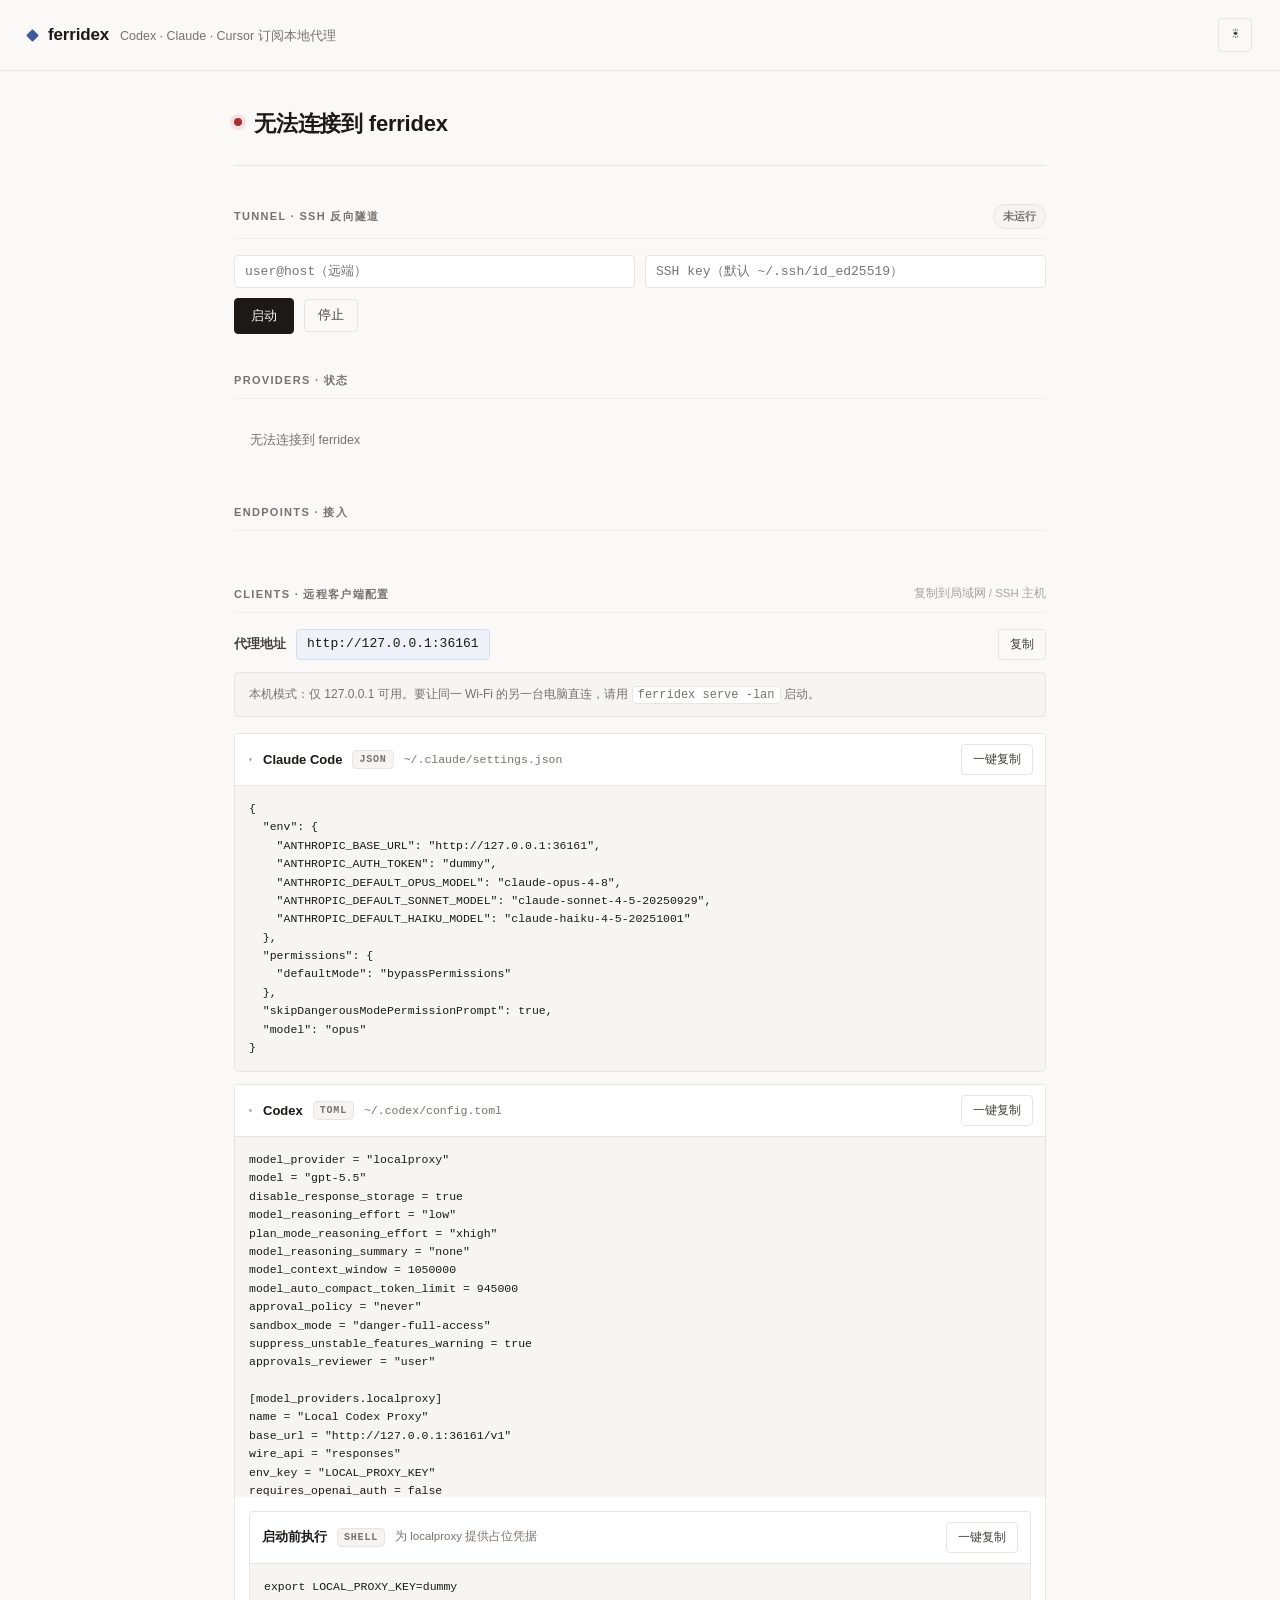
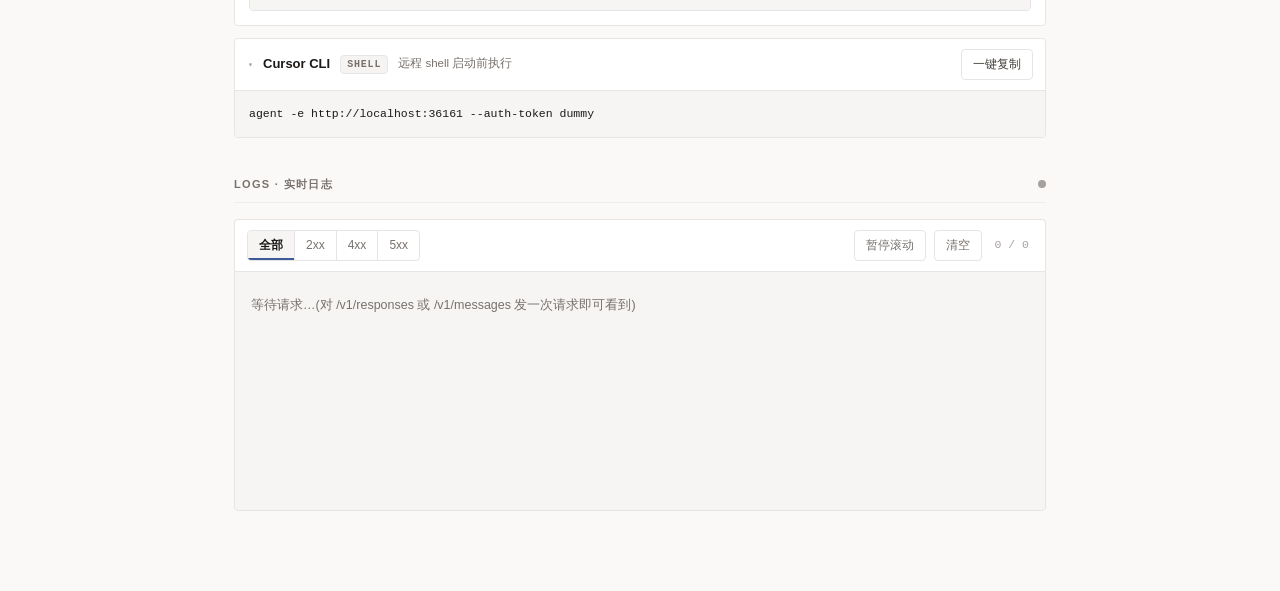
==== internal/server/web/index.html @ 88303261 "Restructure providers and server packages" ====
<!doctype html>
<html lang="zh-CN">
<head>
  <meta charset="utf-8" />
  <meta name="viewport" content="width=device-width, initial-scale=1" />
  <title>ferridex</title>
  <link rel="stylesheet" href="style.css" />
  <script>
    // 首屏防闪烁:在样式应用前确定主题。
    (function () {
      try {
        var t = localStorage.getItem("theme");
        if (!t) t = matchMedia("(prefers-color-scheme: dark)").matches ? "dark" : "light";
        document.documentElement.setAttribute("data-theme", t);
      } catch (e) {}
    })();
  </script>
</head>
<body>
  <header class="topbar">
    <div class="brand">
      <span class="mark" aria-hidden="true"></span>
      <span class="wordmark">ferridex</span>
      <span class="sub">Codex · Claude · Cursor 订阅本地代理</span>
    </div>
    <button id="theme-toggle" class="ghost-btn theme-btn" aria-label="切换深色 / 浅色主题" aria-pressed="false" title="切换深色 / 浅色主题">
      <span class="ico-light">☀</span><span class="ico-dark">☾</span>
    </button>
  </header>

  <main>
    <!-- 健康 hero -->
    <section class="hero" id="healthbar" aria-live="polite">
      <span class="hero-dot dot" id="health-dot"></span>
      <span class="hero-text" id="health-text">正在检查登录状态…</span>
    </section>

    <!-- SSH 反向隧道 -->
    <section class="block" id="tunnel-panel">
      <div class="eyebrow">
        <span>Tunnel · SSH 反向隧道</span>
        <span class="badge badge-off" id="tun-badge">未运行</span>
      </div>
      <div class="tunnel">
        <div class="trow">
          <input id="tun-remote" class="inp" placeholder="user@host（远端）" autocomplete="off" spellcheck="false" />
          <input id="tun-key" class="inp" placeholder="SSH key（默认 ~/.ssh/id_ed25519）" autocomplete="off" spellcheck="false" />
        </div>
        <div class="trow">
          <button id="tun-start" class="solid-btn">启动</button>
          <button id="tun-stop" class="ghost-btn">停止</button>
          <span class="tinfo" id="tun-info"></span>
        </div>
        <div class="terr" id="tun-err"></div>
      </div>
    </section>

    <!-- provider 状态 -->
    <section class="block">
      <div class="eyebrow"><span>Providers · 状态</span></div>
      <div class="cards" id="cards"></div>
    </section>

    <!-- 接入端点 -->
    <section class="block">
      <div class="eyebrow"><span>Endpoints · 接入</span></div>
      <div class="endpoints" id="endpoints"></div>
    </section>

    <!-- 远程客户端配置 -->
    <section class="block">
      <div class="eyebrow">
        <span>Clients · 远程客户端配置</span>
        <span class="eyebrow-hint">复制到局域网 / SSH 主机</span>
      </div>

      <div class="proxy-url-row">
        <span class="name">代理地址</span>
        <code id="proxy-url"></code>
        <button class="ghost-btn copy-btn" data-copy="proxy-url" aria-label="复制代理地址">复制</button>
      </div>
      <div class="lan-info" id="lan-info"></div>

      <div class="config-block open">
        <div class="config-head accordion-head">
          <div>
            <span class="caret" aria-hidden="true">▸</span>
            <strong>Claude Code</strong>
            <span class="lang-tag">JSON</span>
            <code>~/.claude/settings.json</code>
          </div>
          <button class="ghost-btn copy-btn" data-copy="claude-config" aria-label="复制 Claude Code 配置">一键复制</button>
        </div>
        <div class="config-body"><pre><code id="claude-config"></code></pre></div>
      </div>

      <div class="config-block open">
        <div class="config-head accordion-head">
          <div>
            <span class="caret" aria-hidden="true">▸</span>
            <strong>Codex</strong>
            <span class="lang-tag">TOML</span>
            <code>~/.codex/config.toml</code>
          </div>
          <button class="ghost-btn copy-btn" data-copy="codex-config" aria-label="复制 Codex 配置">一键复制</button>
        </div>
        <div class="config-body">
          <pre><code id="codex-config"></code></pre>
          <div class="config-block compact subblock">
            <div class="config-head">
              <div>
                <strong>启动前执行</strong>
                <span class="lang-tag">shell</span>
                <span class="config-note">为 localproxy 提供占位凭据</span>
              </div>
              <button class="ghost-btn copy-btn" data-copy="codex-env" aria-label="复制启动环境变量">一键复制</button>
            </div>
            <pre><code id="codex-env"></code></pre>
          </div>
        </div>
      </div>

      <div class="config-block open">
        <div class="config-head accordion-head">
          <div>
            <span class="caret" aria-hidden="true">▸</span>
            <strong>Cursor CLI</strong>
            <span class="lang-tag">shell</span>
            <span class="config-note">远程 shell 启动前执行</span>
          </div>
          <button class="ghost-btn copy-btn" data-copy="cursor-config" aria-label="复制 Cursor CLI 配置">一键复制</button>
        </div>
        <div class="config-body"><pre><code id="cursor-config"></code></pre></div>
      </div>
    </section>

    <!-- 实时日志 -->
    <section class="block">
      <div class="eyebrow">
        <span>Logs · 实时日志</span>
        <span class="livedot" id="livedot" title="日志流" aria-hidden="true"></span>
      </div>
      <div class="log-toolbar">
        <div class="seg" role="group" aria-label="按状态码筛选">
          <button class="seg-btn active" data-filter="all">全部</button>
          <button class="seg-btn" data-filter="2">2xx</button>
          <button class="seg-btn" data-filter="4">4xx</button>
          <button class="seg-btn" data-filter="5">5xx</button>
        </div>
        <div class="log-actions">
          <button class="chip" id="log-pause" aria-pressed="false">暂停滚动</button>
          <button class="chip" id="log-clear">清空</button>
          <span class="log-count" id="log-count" title="本次会话累计 / 当前显示">0 / 0</span>
        </div>
      </div>
      <div class="log-wrap">
        <div class="log-body" id="log"></div>
        <button class="new-logs" id="new-logs" hidden>↓ <span id="new-count">0</span> 条新日志</button>
      </div>
    </section>
  </main>

  <!-- 全局 toast -->
  <div class="toast" id="toast" role="status" aria-live="polite"></div>

  <script src="app.js"></script>
</body>
</html>
---- internal/server/web/style.css ----
/* ===== 设计 token — 精练极简 ===== */
:root {
  --paper: #faf9f7;
  --surface: #ffffff;
  --surface-2: #f6f5f3;
  --ink: #1c1917;
  --ink-2: #44403c;
  --dim: #78716c;
  --faint: #a8a29e;
  --line: #e7e5e4;
  --line-2: #efeeec;
  --accent: #3d5a9a;
  --accent-soft: #eef1f7;
  --accent-line: #d6deec;
  --ok: #2f7a3f;
  --ok-soft: #e3f0e4;
  --warn: #9a6b1f;
  --warn-soft: #f4ead2;
  --bad: #a83232;
  --bad-soft: #f6e0e0;
  --code-bg: #f5f4f2;
  --shadow: 0 6px 24px rgba(28, 25, 23, 0.12);
  --r: 6px;
  --r-sm: 4px;
  --sans: -apple-system, BlinkMacSystemFont, "Segoe UI", Roboto, "PingFang SC",
    "Hiragino Sans GB", "Microsoft YaHei", sans-serif;
  --mono: ui-monospace, SFMono-Regular, Menlo, Consolas, "Liberation Mono", monospace;
}

:root[data-theme="dark"] {
  --paper: #1a1917;
  --surface: #201f1c;
  --surface-2: #1c1b19;
  --ink: #eceae6;
  --ink-2: #c4c0b8;
  --dim: #a8a29e;
  --faint: #7c766c;
  --line: #2e2c28;
  --line-2: #262420;
  --accent: #8aa0d8;
  --accent-soft: #232733;
  --accent-line: #323a4d;
  --ok: #6bbf7d;
  --ok-soft: #16271a;
  --warn: #d2a657;
  --warn-soft: #2c2616;
  --bad: #e07a7a;
  --bad-soft: #2e1c1c;
  --code-bg: #161513;
  --shadow: 0 8px 28px rgba(0, 0, 0, 0.5);
}

* { box-sizing: border-box; }

html { -webkit-text-size-adjust: 100%; }

body {
  margin: 0;
  background: var(--paper);
  color: var(--ink);
  font-family: var(--sans);
  font-size: 14px;
  line-height: 1.55;
  -webkit-font-smoothing: antialiased;
  text-rendering: optimizeLegibility;
}

:focus-visible {
  outline: 2px solid var(--accent);
  outline-offset: 2px;
  border-radius: 2px;
}

code, pre { font-family: var(--mono); }

/* ===== 顶栏 ===== */
.topbar {
  display: flex;
  align-items: center;
  gap: 14px;
  padding: 18px 28px;
  background: var(--paper);
  border-bottom: 1px solid var(--line);
  position: sticky;
  top: 0;
  z-index: 10;
}
.brand { display: inline-flex; align-items: baseline; gap: 11px; min-width: 0; }
.mark {
  align-self: center;
  width: 9px;
  height: 9px;
  background: var(--accent);
  border-radius: 1px;
  transform: rotate(45deg);
  flex: none;
}
.wordmark {
  font-size: 17px;
  font-weight: 600;
  letter-spacing: -0.01em;
  color: var(--ink);
}
.sub {
  color: var(--dim);
  font-size: 12.5px;
  white-space: nowrap;
  overflow: hidden;
  text-overflow: ellipsis;
}
.theme-btn {
  margin-left: auto;
  width: 34px;
  height: 34px;
  padding: 0;
  justify-content: center;
  font-size: 15px;
  line-height: 1;
  flex: none;
}
.ico-light { display: inline; }
.ico-dark { display: none; }
:root[data-theme="dark"] .ico-light { display: none; }
:root[data-theme="dark"] .ico-dark { display: inline; }

main {
  max-width: 860px;
  margin: 0 auto;
  padding: 26px 24px 80px;
}

/* ===== 健康 hero ===== */
.hero {
  display: flex;
  align-items: flex-start;
  gap: 12px;
  padding: 12px 0 26px;
  border-bottom: 1px solid var(--line);
}
.hero-dot {
  width: 10px;
  height: 10px;
  margin-top: 9px;
  flex: none;
  background: var(--faint);
}
.hero.ok .hero-dot { background: var(--ok); box-shadow: 0 0 0 4px var(--ok-soft); }
.hero.warn .hero-dot { background: var(--warn); box-shadow: 0 0 0 4px var(--warn-soft); }
.hero.bad .hero-dot { background: var(--bad); box-shadow: 0 0 0 4px var(--bad-soft); }
.hero-text {
  font-size: 22px;
  font-weight: 600;
  letter-spacing: -0.01em;
  line-height: 1.35;
  color: var(--ink);
}
.health-countdown { color: var(--dim); font-size: 14px; font-weight: 400; }

/* ===== 分区 + 眉标 ===== */
.block { margin-top: 38px; }
.eyebrow {
  display: flex;
  align-items: center;
  justify-content: space-between;
  gap: 12px;
  margin-bottom: 16px;
  padding-bottom: 9px;
  border-bottom: 1px solid var(--line-2);
  font-size: 11px;
  font-weight: 600;
  letter-spacing: 0.12em;
  text-transform: uppercase;
  color: var(--dim);
}
.eyebrow-hint {
  text-transform: none;
  letter-spacing: 0;
  font-weight: 500;
  font-size: 11.5px;
  color: var(--faint);
}

/* ===== 按钮 ===== */
.ghost-btn {
  font: inherit;
  font-size: 12.5px;
  padding: 6px 13px;
  border: 1px solid var(--line);
  border-radius: var(--r-sm);
  background: transparent;
  color: var(--ink-2);
  cursor: pointer;
  transition: border-color 0.15s, color 0.15s, background 0.15s, opacity 0.15s;
}
.ghost-btn:hover:not(:disabled) { border-color: var(--accent); color: var(--ink); }
.ghost-btn:active:not(:disabled) { transform: translateY(1px); }
.ghost-btn:disabled { opacity: 0.4; cursor: default; }
.solid-btn {
  font: inherit;
  font-size: 13px;
  padding: 7px 16px;
  border: 1px solid var(--ink);
  border-radius: var(--r-sm);
  background: var(--ink);
  color: var(--paper);
  cursor: pointer;
  transition: background 0.15s, border-color 0.15s, opacity 0.15s;
}
.solid-btn:hover:not(:disabled) { background: var(--ink-2); border-color: var(--ink-2); }
.solid-btn:active:not(:disabled) { transform: translateY(1px); }
.solid-btn:disabled { opacity: 0.4; cursor: default; }
.copy-btn { flex: none; padding: 5px 11px; font-size: 12px; }
.copy-btn.copied { color: var(--ok); border-color: var(--ok); }

/* ===== provider 状态卡片 ===== */
.cards {
  display: grid;
  grid-template-columns: 1fr 1fr;
  gap: 14px;
}
.card {
  background: var(--surface);
  border: 1px solid var(--line);
  border-radius: var(--r);
  padding: 16px 18px;
  transition: border-color 0.2s;
}
.card:hover { border-color: var(--line-2); }
.card.off { background: var(--surface); }
.card h3 { margin: 0; font-size: 14.5px; font-weight: 600; letter-spacing: -0.005em; }
.card .who { color: var(--dim); font-family: var(--mono); font-size: 11.5px; }

/* 折叠:头部常显(名称 + 登录状态),体可收起 */
.card-head { display: flex; align-items: center; gap: 10px; cursor: pointer; user-select: none; }
.card-head-main { display: flex; align-items: baseline; gap: 8px; min-width: 0; flex: 1; }
.card-head-status { display: flex; align-items: center; gap: 8px; font-size: 13px; margin-left: auto; flex: none; }
.card-head-status strong { font-weight: 600; }
.card .caret { transition: transform 0.15s ease; }
.card:not(.collapsed) .card-head .caret { transform: rotate(90deg); }
.card-body { margin-top: 13px; }
.card-body > :first-child { margin-top: 0; }
.card.collapsed .card-body { display: none; }
.card.collapsed { padding-bottom: 14px; }
.dot { width: 8px; height: 8px; border-radius: 50%; background: var(--faint); flex: none; }
.dot.on { background: var(--ok); box-shadow: 0 0 0 3px var(--ok-soft); }
.dot.off { background: var(--bad); box-shadow: 0 0 0 3px var(--bad-soft); }
.card .acct { color: var(--dim); font-size: 12.5px; }
.card .detail { color: var(--dim); font-size: 12.5px; margin-top: 8px; line-height: 1.5; }
.card .meta { margin-top: 13px; display: flex; flex-wrap: wrap; gap: 6px; }
.tag {
  font-family: var(--mono);
  font-size: 10.5px;
  color: var(--ink-2);
  background: transparent;
  border: 1px solid var(--line);
  border-radius: 20px;
  padding: 2px 9px;
}

/* ===== 订阅用量进度条 ===== */
.card .usage { margin-top: 14px; display: flex; flex-direction: column; gap: 11px; }
.usage-row { display: flex; flex-direction: column; gap: 5px; }
.usage-top { display: flex; align-items: baseline; justify-content: space-between; gap: 8px; font-size: 12.5px; }
.usage-label { color: var(--ink-2); font-weight: 500; }
.usage-pct { color: var(--dim); font-family: var(--mono); font-size: 11.5px; }
.bar { height: 4px; border-radius: 3px; background: var(--line-2); overflow: hidden; }
.bar-fill { height: 100%; border-radius: 3px; background: var(--ok); transition: width 0.35s ease; }
.bar-fill.ok { background: var(--ok); }
.bar-fill.warn { background: var(--warn); }
.bar-fill.bad { background: var(--bad); }
.usage-reset { color: var(--faint); font-size: 11px; }

/* ===== 接入端点 ===== */
.endpoints { display: flex; flex-direction: column; gap: 10px; }
.ep { display: flex; align-items: center; gap: 10px; flex-wrap: wrap; }
.ep .name { font-weight: 600; font-size: 12.5px; min-width: 52px; color: var(--ink-2); }
.ep code {
  font-size: 12px;
  background: var(--code-bg);
  border: 1px solid var(--line);
  border-radius: var(--r-sm);
  padding: 3px 8px;
  color: var(--ink);
  word-break: break-all;
}

/* ===== 远程客户端配置 ===== */
.proxy-url-row { display: flex; align-items: center; gap: 10px; flex-wrap: wrap; margin-bottom: 12px; }
.proxy-url-row .name { font-weight: 600; font-size: 12.5px; color: var(--ink-2); }
.proxy-url-row code {
  font-size: 13px;
  background: var(--accent-soft);
  border: 1px solid var(--accent-line);
  border-radius: var(--r-sm);
  padding: 4px 10px;
  color: var(--ink);
  word-break: break-all;
}
.proxy-url-row .copy-btn { margin-left: auto; }

.lan-info {
  display: flex;
  flex-direction: column;
  gap: 8px;
  padding: 12px 14px;
  background: var(--surface-2);
  border: 1px solid var(--line);
  border-radius: var(--r-sm);
  margin-bottom: 16px;
}
.lan-info:empty { display: none; }
.lan-info .ep code { word-break: break-all; }
.lan-note { color: var(--dim); font-size: 12px; line-height: 1.55; }
.lan-note code {
  background: var(--surface);
  border: 1px solid var(--line);
  border-radius: var(--r-sm);
  padding: 1px 5px;
}

.config-block {
  border: 1px solid var(--line);
  border-radius: var(--r-sm);
  overflow: hidden;
  background: var(--surface);
  margin-bottom: 12px;
}
.config-block:last-child { margin-bottom: 0; }
.config-head {
  display: flex;
  align-items: center;
  justify-content: space-between;
  gap: 12px;
  padding: 10px 12px;
  background: var(--surface);
  border-bottom: 1px solid var(--line);
}
.config-head > div { display: flex; align-items: center; gap: 10px; min-width: 0; flex-wrap: wrap; }
.config-head strong { font-size: 13px; font-weight: 600; }
.config-head code,
.config-note { color: var(--dim); font-size: 11.5px; }
.lang-tag {
  font-family: var(--mono);
  font-size: 10px;
  font-weight: 600;
  letter-spacing: 0.08em;
  text-transform: uppercase;
  color: var(--dim);
  background: var(--code-bg);
  border: 1px solid var(--line);
  border-radius: var(--r-sm);
  padding: 1px 6px;
}
.config-block pre {
  margin: 0;
  padding: 14px;
  max-height: 360px;
  overflow: auto;
  color: var(--ink);
  font-size: 11.5px;
  line-height: 1.6;
  white-space: pre;
  background: var(--surface-2);
}
.config-block.compact pre { max-height: none; }
.accordion-head { cursor: pointer; user-select: none; }
.config-block:not(.open) .accordion-head { border-bottom: none; }
.config-body { display: none; }
.config-block.open > .config-body { display: block; }
.caret { display: inline-block; color: var(--faint); font-size: 11px; transition: transform 0.15s ease; }
.config-block.open > .accordion-head .caret { transform: rotate(90deg); }
.config-body .subblock { margin: 14px; }

/* ===== SSH 隧道 ===== */
.badge {
  font-size: 11px;
  font-weight: 600;
  letter-spacing: 0;
  text-transform: none;
  padding: 3px 9px;
  border-radius: 20px;
  border: 1px solid var(--line);
  background: var(--code-bg);
  color: var(--dim);
}
.badge-on { background: var(--ok-soft); border-color: transparent; color: var(--ok); }
.badge-off { background: var(--code-bg); color: var(--dim); }
.tunnel { display: flex; flex-direction: column; gap: 10px; }
.trow { display: flex; align-items: center; gap: 10px; flex-wrap: wrap; }
.inp {
  flex: 1;
  min-width: 180px;
  font-size: 13px;
  font-family: var(--mono);
  padding: 8px 10px;
  border: 1px solid var(--line);
  border-radius: var(--r-sm);
  background: var(--surface);
  color: var(--ink);
}
.inp:focus { outline: none; border-color: var(--accent); box-shadow: 0 0 0 3px var(--accent-soft); }
.tinfo { color: var(--dim); font-size: 12.5px; display: flex; flex-wrap: wrap; gap: 8px; align-items: center; }
.tinfo .pill {
  font-family: var(--mono);
  background: var(--code-bg);
  border: 1px solid var(--line);
  border-radius: var(--r-sm);
  padding: 1px 7px;
  font-size: 11.5px;
  color: var(--ink-2);
}
.tinfo .pill.hl { color: var(--accent); border-color: var(--accent-line); background: var(--accent-soft); }
.terr {
  font-family: var(--mono);
  font-size: 11.5px;
  color: var(--bad);
  white-space: pre-wrap;
  word-break: break-all;
  background: var(--bad-soft);
  border: 1px solid transparent;
  border-radius: var(--r-sm);
  padding: 8px 10px;
  display: none;
}
.terr:not(:empty) { display: block; }

/* ===== 实时日志 ===== */
.livedot { width: 8px; height: 8px; border-radius: 50%; background: var(--faint); }
.livedot.on { background: var(--accent); animation: pulse 1.6s infinite; }
@keyframes pulse { 0%, 100% { opacity: 1; } 50% { opacity: 0.3; } }

.log-toolbar {
  display: flex;
  align-items: center;
  justify-content: space-between;
  gap: 10px;
  padding: 10px 12px;
  flex-wrap: wrap;
  background: var(--surface);
  border: 1px solid var(--line);
  border-bottom: none;
  border-radius: var(--r-sm) var(--r-sm) 0 0;
}
.seg { display: inline-flex; border: 1px solid var(--line); border-radius: var(--r-sm); overflow: hidden; background: var(--surface); }
.seg-btn {
  font: inherit;
  font-size: 12px;
  padding: 5px 11px;
  border: none;
  border-right: 1px solid var(--line);
  background: transparent;
  color: var(--dim);
  cursor: pointer;
  transition: color 0.15s, background 0.15s;
}
.seg-btn:last-child { border-right: none; }
.seg-btn:hover { color: var(--ink); }
.seg-btn.active { background: var(--surface-2); color: var(--ink); font-weight: 600; box-shadow: inset 0 -2px 0 var(--accent); }
.log-actions { display: inline-flex; align-items: center; gap: 8px; }
.chip {
  font: inherit;
  font-size: 12px;
  padding: 5px 11px;
  border: 1px solid var(--line);
  border-radius: var(--r-sm);
  background: transparent;
  color: var(--dim);
  cursor: pointer;
  transition: border-color 0.15s, color 0.15s, background 0.15s;
}
.chip:hover { border-color: var(--accent); color: var(--ink); }
.chip[aria-pressed="true"] { background: var(--accent-soft); border-color: var(--accent-line); color: var(--accent); }
.log-count { font-family: var(--mono); font-size: 11.5px; color: var(--faint); padding: 0 4px; }

.log-wrap { position: relative; }
.log-body {
  height: 240px;
  overflow: auto;
  padding: 8px 0;
  background: var(--surface-2);
  border: 1px solid var(--line);
  border-radius: 0 0 var(--r-sm) var(--r-sm);
}
.logline { font-family: var(--mono); font-size: 12px; padding: 2px 14px; white-space: nowrap; color: var(--ink-2); }
.logline .t { color: var(--faint); }
.logline .m { color: var(--accent); font-weight: 600; }
.logline .s { font-weight: 600; }
.logline .s.s2 { color: var(--ok); }
.logline .s.s4 { color: var(--warn); }
.logline .s.s5 { color: var(--bad); }
.logline .s.so { color: var(--dim); }
.empty { color: var(--dim); font-size: 12.5px; padding: 16px; }

.new-logs {
  position: absolute;
  left: 50%;
  bottom: 10px;
  transform: translateX(-50%);
  font: inherit;
  font-size: 12px;
  padding: 6px 12px;
  border: 1px solid var(--ink);
  background: var(--ink);
  color: var(--paper);
  border-radius: 20px;
  cursor: pointer;
  box-shadow: var(--shadow);
  animation: pulse 2s infinite;
}

/* ===== toast ===== */
.toast {
  position: fixed;
  right: 20px;
  bottom: 20px;
  z-index: 50;
  display: flex;
  flex-direction: column;
  gap: 8px;
  align-items: flex-end;
  pointer-events: none;
}
.toast-item {
  font-size: 13px;
  padding: 9px 14px;
  border-radius: var(--r-sm);
  background: var(--ink);
  color: var(--paper);
  box-shadow: var(--shadow);
  opacity: 0;
  transform: translateY(8px);
  transition: opacity 0.18s, transform 0.18s;
  max-width: 320px;
}
.toast-item.show { opacity: 1; transform: translateY(0); }
.toast-item.err { background: var(--bad); color: #fff; }

/* ===== 响应式 ===== */
@media (max-width: 680px) {
  .cards { grid-template-columns: 1fr; }
  main { padding: 22px 18px 64px; }
  .topbar { padding: 16px 18px; }
}
@media (max-width: 560px) {
  .sub { display: none; }
}
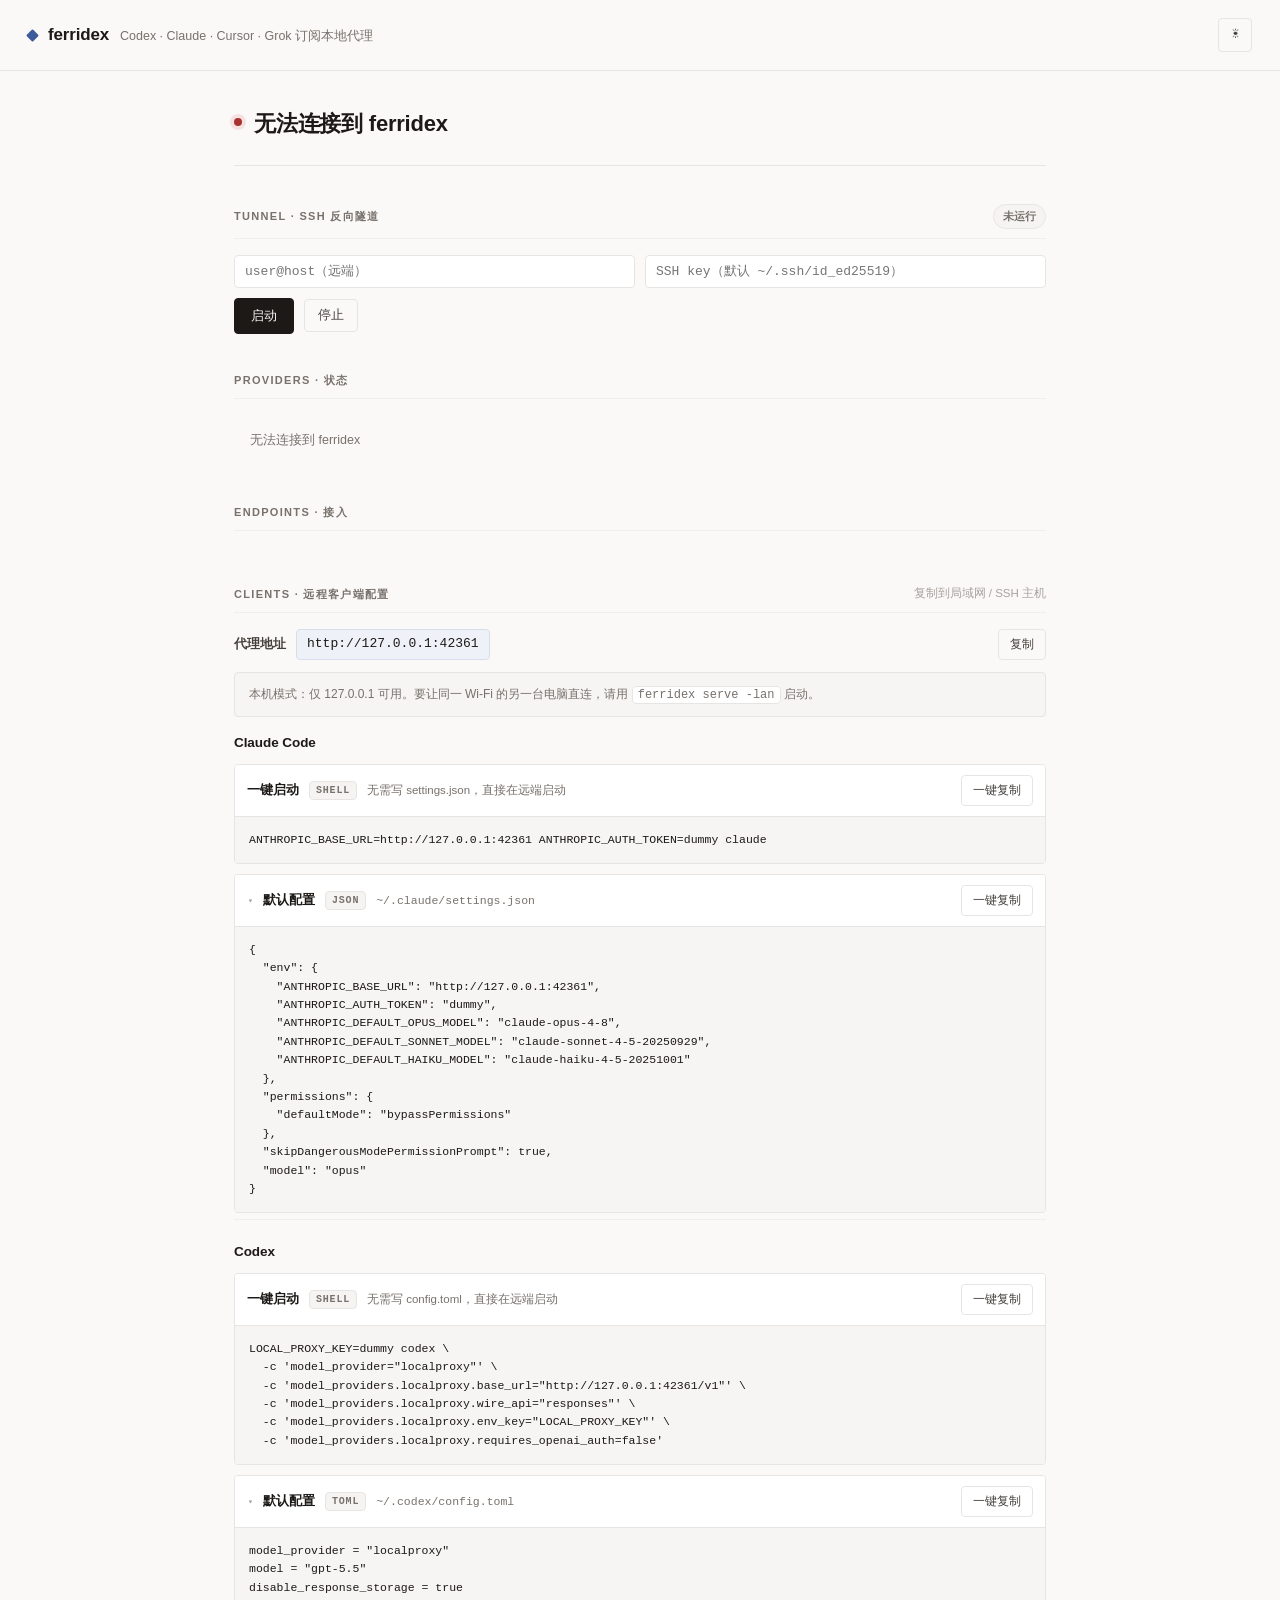
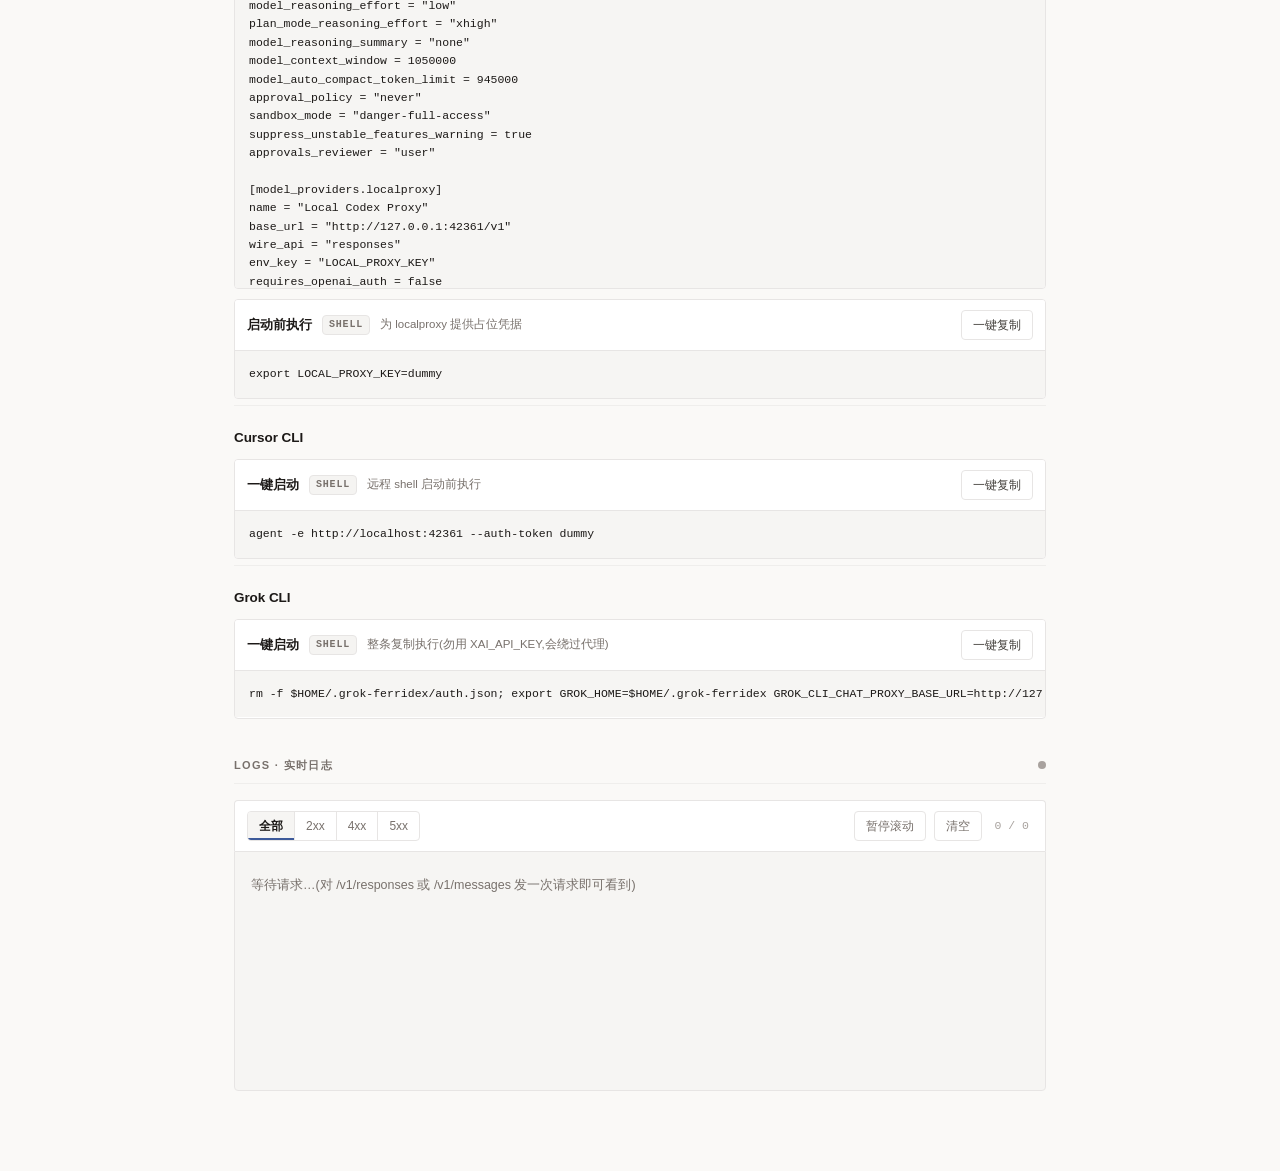
==== commit dfbe55eb: "Add Grok CLI proxy and simplify README Relay Grok CLI via /grok/v1 using local grok login, surface i" ====
--- a/internal/server/web/index.html
+++ b/internal/server/web/index.html
@@ -21,7 +21,7 @@
     <div class="brand">
       <span class="mark" aria-hidden="true"></span>
       <span class="wordmark">ferridex</span>
-      <span class="sub">Codex · Claude · Cursor 订阅本地代理</span>
+      <span class="sub">Codex · Claude · Cursor · Grok 订阅本地代理</span>
     </div>
     <button id="theme-toggle" class="ghost-btn theme-btn" aria-label="切换深色 / 浅色主题" aria-pressed="false" title="切换深色 / 浅色主题">
       <span class="ico-light">☀</span><span class="ico-dark">☾</span>
@@ -81,56 +81,110 @@
       </div>
       <div class="lan-info" id="lan-info"></div>
 
-      <div class="config-block open">
-        <div class="config-head accordion-head">
-          <div>
-            <span class="caret" aria-hidden="true">▸</span>
-            <strong>Claude Code</strong>
-            <span class="lang-tag">JSON</span>
-            <code>~/.claude/settings.json</code>
-          </div>
-          <button class="ghost-btn copy-btn" data-copy="claude-config" aria-label="复制 Claude Code 配置">一键复制</button>
-        </div>
-        <div class="config-body"><pre><code id="claude-config"></code></pre></div>
-      </div>
-
-      <div class="config-block open">
-        <div class="config-head accordion-head">
-          <div>
-            <span class="caret" aria-hidden="true">▸</span>
-            <strong>Codex</strong>
-            <span class="lang-tag">TOML</span>
-            <code>~/.codex/config.toml</code>
-          </div>
-          <button class="ghost-btn copy-btn" data-copy="codex-config" aria-label="复制 Codex 配置">一键复制</button>
-        </div>
-        <div class="config-body">
-          <pre><code id="codex-config"></code></pre>
-          <div class="config-block compact subblock">
-            <div class="config-head">
-              <div>
-                <strong>启动前执行</strong>
-                <span class="lang-tag">shell</span>
-                <span class="config-note">为 localproxy 提供占位凭据</span>
-              </div>
-              <button class="ghost-btn copy-btn" data-copy="codex-env" aria-label="复制启动环境变量">一键复制</button>
-            </div>
-            <pre><code id="codex-env"></code></pre>
-          </div>
-        </div>
-      </div>
-
-      <div class="config-block open">
-        <div class="config-head accordion-head">
-          <div>
-            <span class="caret" aria-hidden="true">▸</span>
-            <strong>Cursor CLI</strong>
-            <span class="lang-tag">shell</span>
-            <span class="config-note">远程 shell 启动前执行</span>
-          </div>
-          <button class="ghost-btn copy-btn" data-copy="cursor-config" aria-label="复制 Cursor CLI 配置">一键复制</button>
-        </div>
-        <div class="config-body"><pre><code id="cursor-config"></code></pre></div>
+      <!-- Claude Code：一键启动 / 默认配置 分开 -->
+      <div class="client-group">
+        <div class="client-label">Claude Code</div>
+
+        <div class="config-block compact">
+          <div class="config-head">
+            <div>
+              <strong>一键启动</strong>
+              <span class="lang-tag">shell</span>
+              <span class="config-note">无需写 settings.json，直接在远端启动</span>
+            </div>
+            <button class="ghost-btn copy-btn" data-copy="claude-launch" aria-label="复制 Claude 一键启动命令">一键复制</button>
+          </div>
+          <pre><code id="claude-launch"></code></pre>
+        </div>
+
+        <div class="config-block open">
+          <div class="config-head accordion-head">
+            <div>
+              <span class="caret" aria-hidden="true">▸</span>
+              <strong>默认配置</strong>
+              <span class="lang-tag">JSON</span>
+              <code>~/.claude/settings.json</code>
+            </div>
+            <button class="ghost-btn copy-btn" data-copy="claude-config" aria-label="复制 Claude Code 配置">一键复制</button>
+          </div>
+          <div class="config-body"><pre><code id="claude-config"></code></pre></div>
+        </div>
+      </div>
+
+      <!-- Codex：一键启动 / 默认配置 / 启动前执行 分开 -->
+      <div class="client-group">
+        <div class="client-label">Codex</div>
+
+        <div class="config-block compact">
+          <div class="config-head">
+            <div>
+              <strong>一键启动</strong>
+              <span class="lang-tag">shell</span>
+              <span class="config-note">无需写 config.toml，直接在远端启动</span>
+            </div>
+            <button class="ghost-btn copy-btn" data-copy="codex-launch" aria-label="复制 Codex 一键启动命令">一键复制</button>
+          </div>
+          <pre><code id="codex-launch"></code></pre>
+        </div>
+
+        <div class="config-block open">
+          <div class="config-head accordion-head">
+            <div>
+              <span class="caret" aria-hidden="true">▸</span>
+              <strong>默认配置</strong>
+              <span class="lang-tag">TOML</span>
+              <code>~/.codex/config.toml</code>
+            </div>
+            <button class="ghost-btn copy-btn" data-copy="codex-config" aria-label="复制 Codex 配置">一键复制</button>
+          </div>
+          <div class="config-body"><pre><code id="codex-config"></code></pre></div>
+        </div>
+
+        <div class="config-block compact">
+          <div class="config-head">
+            <div>
+              <strong>启动前执行</strong>
+              <span class="lang-tag">shell</span>
+              <span class="config-note">为 localproxy 提供占位凭据</span>
+            </div>
+            <button class="ghost-btn copy-btn" data-copy="codex-env" aria-label="复制启动环境变量">一键复制</button>
+          </div>
+          <pre><code id="codex-env"></code></pre>
+        </div>
+      </div>
+
+      <!-- Cursor CLI -->
+      <div class="client-group">
+        <div class="client-label">Cursor CLI</div>
+
+        <div class="config-block compact">
+          <div class="config-head">
+            <div>
+              <strong>一键启动</strong>
+              <span class="lang-tag">shell</span>
+              <span class="config-note">远程 shell 启动前执行</span>
+            </div>
+            <button class="ghost-btn copy-btn" data-copy="cursor-config" aria-label="复制 Cursor CLI 配置">一键复制</button>
+          </div>
+          <pre><code id="cursor-config"></code></pre>
+        </div>
+      </div>
+
+      <!-- Grok CLI -->
+      <div class="client-group">
+        <div class="client-label">Grok CLI</div>
+
+        <div class="config-block compact">
+          <div class="config-head">
+            <div>
+              <strong>一键启动</strong>
+              <span class="lang-tag">shell</span>
+              <span class="config-note">整条复制执行(勿用 XAI_API_KEY,会绕过代理)</span>
+            </div>
+            <button class="ghost-btn copy-btn" data-copy="grok-launch" aria-label="复制 Grok CLI 配置">一键复制</button>
+          </div>
+          <pre><code id="grok-launch"></code></pre>
+        </div>
       </div>
     </section>
 
--- a/internal/server/web/style.css
+++ b/internal/server/web/style.css
@@ -318,14 +318,33 @@
   padding: 1px 5px;
 }
 
+/* 每个客户端一组：一键启动与默认配置并排独立 */
+.client-group {
+  margin-bottom: 22px;
+  padding-bottom: 6px;
+  border-bottom: 1px solid var(--line-2);
+}
+.client-group:last-child {
+  margin-bottom: 0;
+  padding-bottom: 0;
+  border-bottom: none;
+}
+.client-label {
+  font-size: 13.5px;
+  font-weight: 600;
+  letter-spacing: -0.005em;
+  color: var(--ink);
+  margin-bottom: 10px;
+}
+
 .config-block {
   border: 1px solid var(--line);
   border-radius: var(--r-sm);
   overflow: hidden;
   background: var(--surface);
-  margin-bottom: 12px;
-}
-.config-block:last-child { margin-bottom: 0; }
+  margin-bottom: 10px;
+}
+.client-group .config-block:last-child { margin-bottom: 0; }
 .config-head {
   display: flex;
   align-items: center;
@@ -363,13 +382,14 @@
   background: var(--surface-2);
 }
 .config-block.compact pre { max-height: none; }
+/* 一键启动等短命令块：无折叠，头部与内容自然分区 */
+.config-block.compact .config-head { border-bottom: 1px solid var(--line); }
 .accordion-head { cursor: pointer; user-select: none; }
 .config-block:not(.open) .accordion-head { border-bottom: none; }
 .config-body { display: none; }
 .config-block.open > .config-body { display: block; }
 .caret { display: inline-block; color: var(--faint); font-size: 11px; transition: transform 0.15s ease; }
 .config-block.open > .accordion-head .caret { transform: rotate(90deg); }
-.config-body .subblock { margin: 14px; }
 
 /* ===== SSH 隧道 ===== */
 .badge {
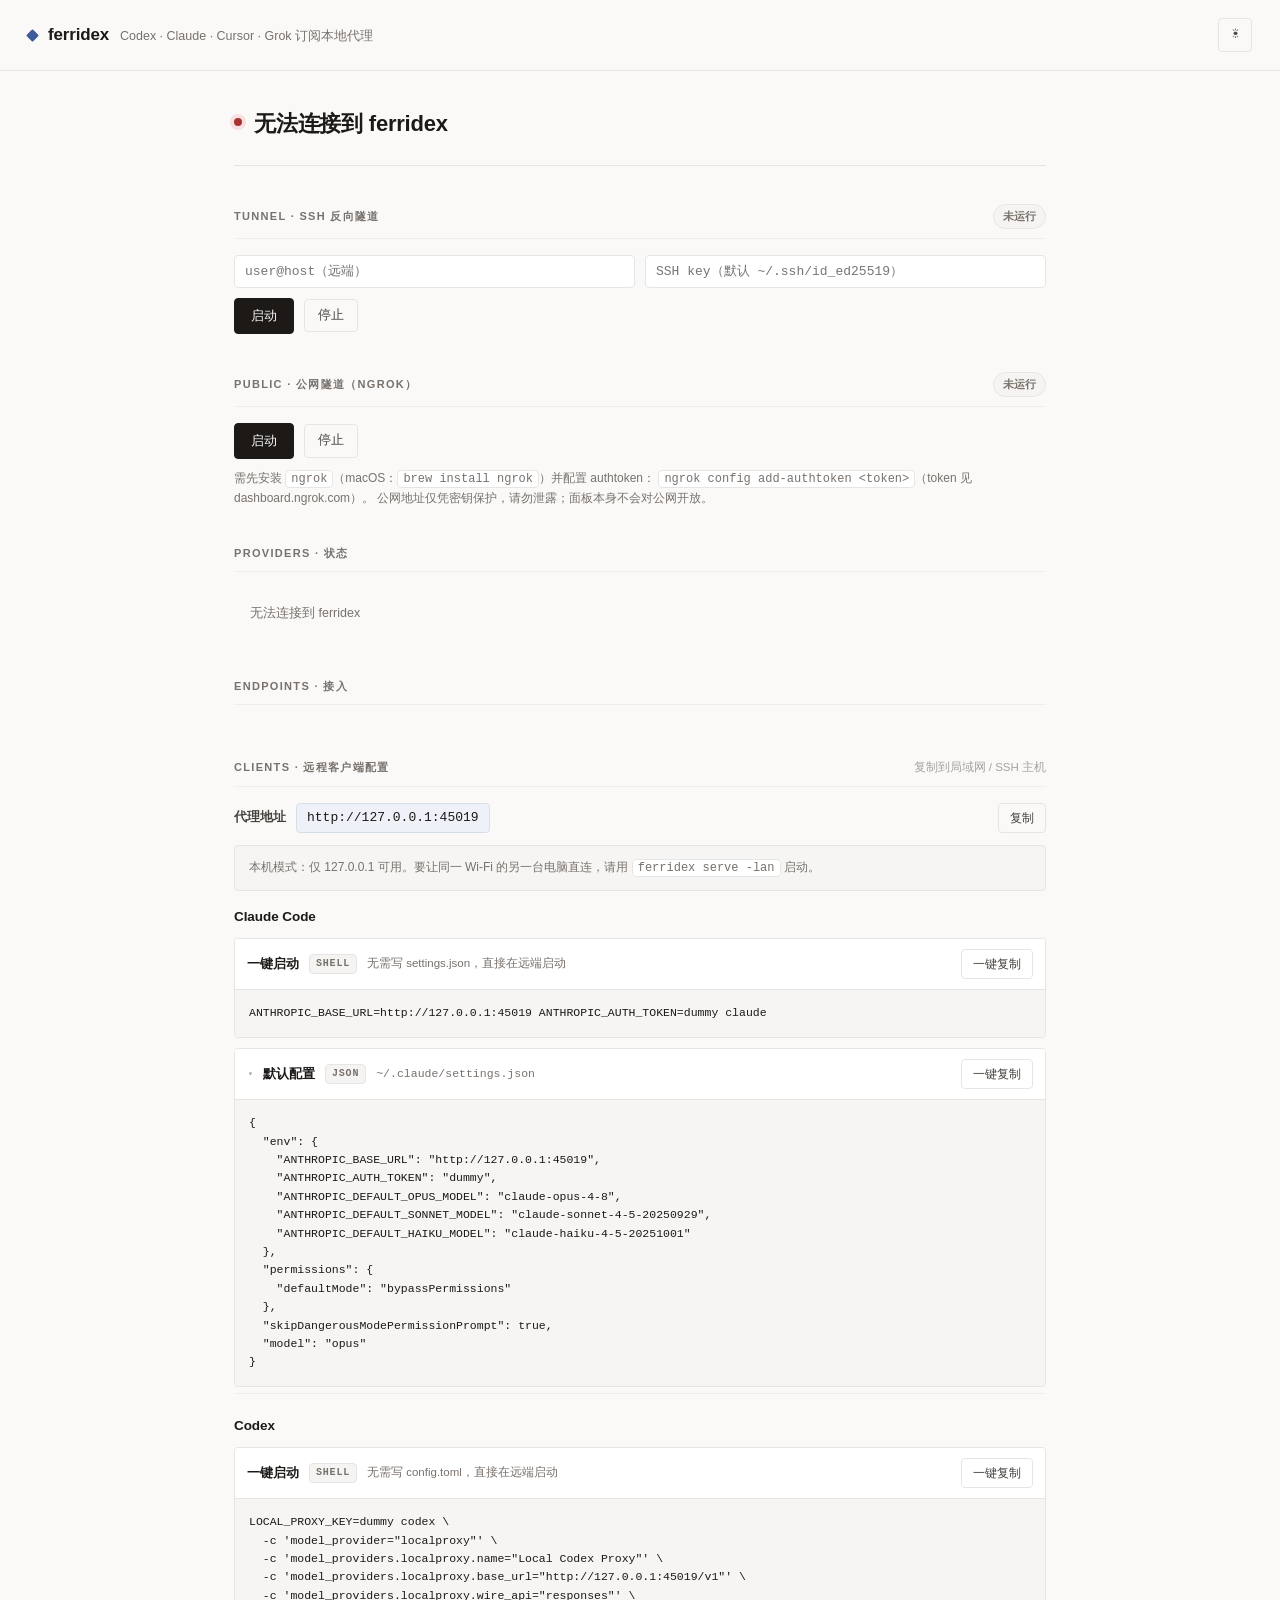
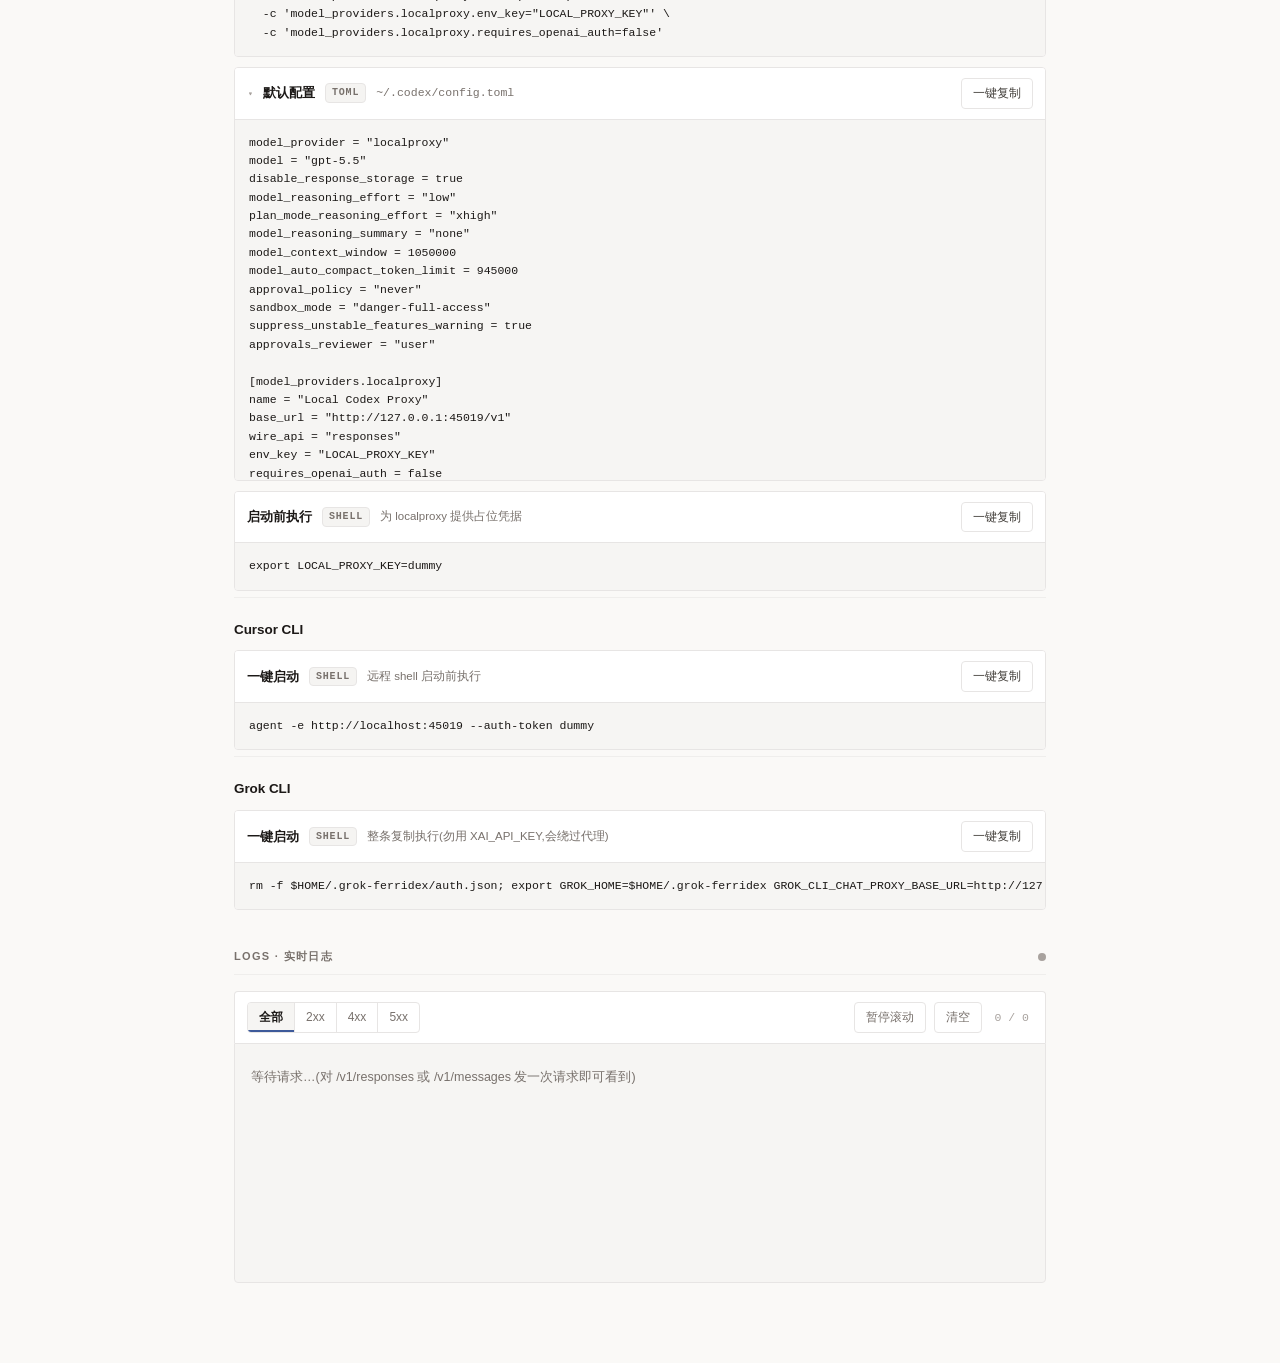
==== commit 076b5ec8: "Add ngrok public tunnel and Codex client identity headers Expose a dedicated loopback relay (key-req" ====
--- a/internal/server/web/index.html
+++ b/internal/server/web/index.html
@@ -55,6 +55,32 @@
       </div>
     </section>
 
+    <!-- 公网隧道 (ngrok) -->
+    <section class="block" id="public-panel">
+      <div class="eyebrow">
+        <span>Public · 公网隧道（ngrok）</span>
+        <span class="badge badge-off" id="pub-badge">未运行</span>
+      </div>
+      <div class="tunnel">
+        <div class="trow">
+          <button id="pub-start" class="solid-btn">启动</button>
+          <button id="pub-stop" class="ghost-btn">停止</button>
+          <span class="tinfo" id="pub-info"></span>
+        </div>
+        <div class="proxy-url-row" id="pub-url-row" hidden>
+          <span class="name">公网地址</span>
+          <code id="pub-url"></code>
+          <button class="ghost-btn copy-btn" data-copy="pub-url" aria-label="复制公网地址">复制</button>
+        </div>
+        <div class="lan-note">
+          需先安装 <code>ngrok</code>（macOS：<code>brew install ngrok</code>）并配置 authtoken：
+          <code>ngrok config add-authtoken &lt;token&gt;</code>（token 见 dashboard.ngrok.com）。
+          公网地址仅凭密钥保护，请勿泄露；面板本身不会对公网开放。
+        </div>
+        <div class="terr" id="pub-err"></div>
+      </div>
+    </section>
+
     <!-- provider 状态 -->
     <section class="block">
       <div class="eyebrow"><span>Providers · 状态</span></div>
@@ -72,6 +98,10 @@
       <div class="eyebrow">
         <span>Clients · 远程客户端配置</span>
         <span class="eyebrow-hint">复制到局域网 / SSH 主机</span>
+        <div class="seg target-toggle" id="target-toggle" role="group" aria-label="选择客户端连接目标" hidden>
+          <button class="seg-btn active" data-target="local">本地 / 局域网</button>
+          <button class="seg-btn" data-target="public">公网</button>
+        </div>
       </div>
 
       <div class="proxy-url-row">
--- a/internal/server/web/style.css
+++ b/internal/server/web/style.css
@@ -51,6 +51,7 @@
 }
 
 * { box-sizing: border-box; }
+[hidden] { display: none !important; }
 
 html { -webkit-text-size-adjust: 100%; }
 
@@ -179,6 +180,8 @@
   font-size: 11.5px;
   color: var(--faint);
 }
+.target-toggle { text-transform: none; letter-spacing: 0; }
+.target-toggle .seg-btn { font-size: 11.5px; padding: 4px 11px; }
 
 /* ===== 按钮 ===== */
 .ghost-btn {
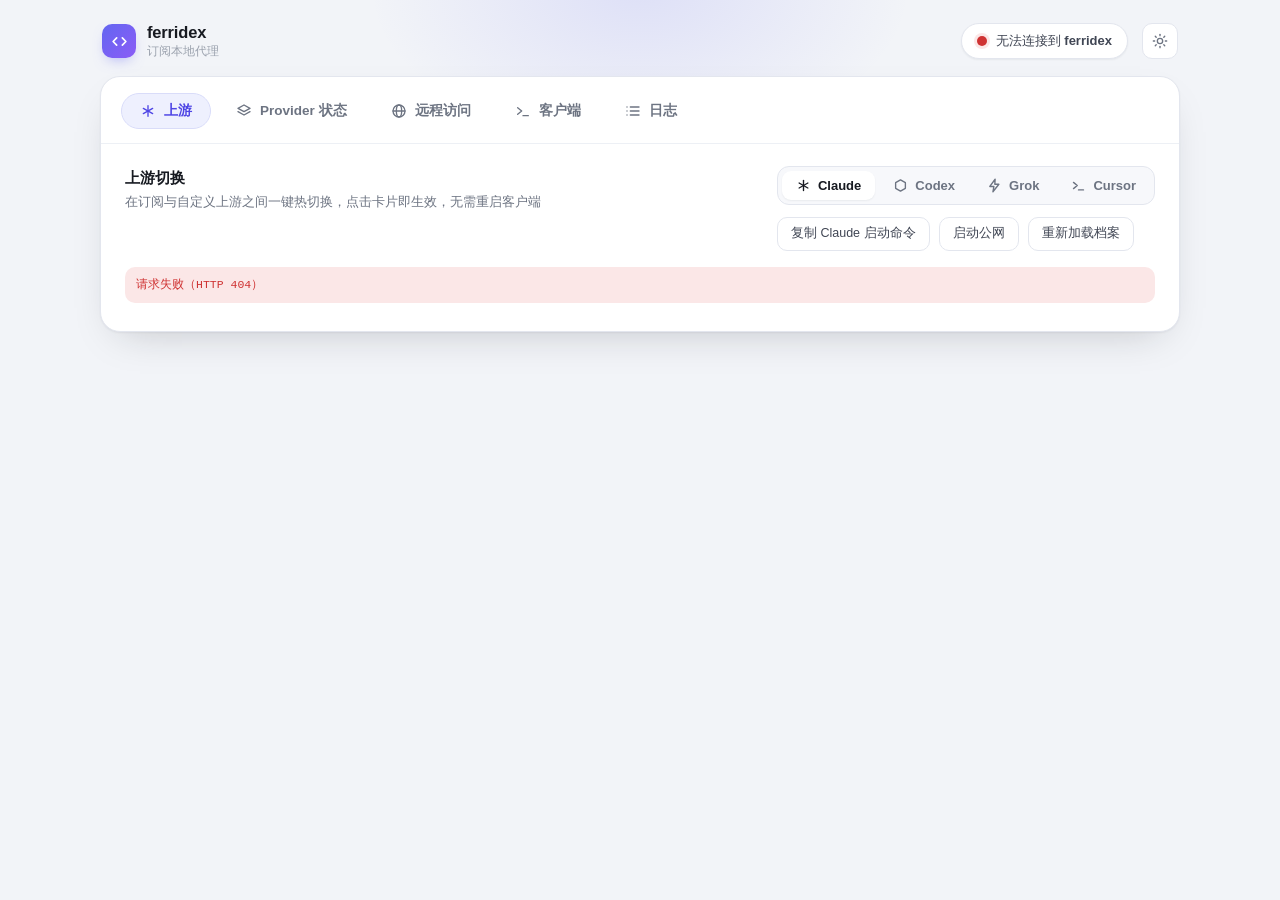
==== commit fe2b988b: "Add custom Responses and Claude upstream switching Hot-switch Codex /v1/responses between the local " ====
--- a/internal/server/web/index.html
+++ b/internal/server/web/index.html
@@ -17,232 +17,447 @@
   </script>
 </head>
 <body>
-  <header class="topbar">
-    <div class="brand">
-      <span class="mark" aria-hidden="true"></span>
-      <span class="wordmark">ferridex</span>
-      <span class="sub">Codex · Claude · Cursor · Grok 订阅本地代理</span>
-    </div>
-    <button id="theme-toggle" class="ghost-btn theme-btn" aria-label="切换深色 / 浅色主题" aria-pressed="false" title="切换深色 / 浅色主题">
-      <span class="ico-light">☀</span><span class="ico-dark">☾</span>
-    </button>
-  </header>
-
-  <main>
-    <!-- 健康 hero -->
-    <section class="hero" id="healthbar" aria-live="polite">
-      <span class="hero-dot dot" id="health-dot"></span>
-      <span class="hero-text" id="health-text">正在检查登录状态…</span>
-    </section>
-
-    <!-- SSH 反向隧道 -->
-    <section class="block" id="tunnel-panel">
-      <div class="eyebrow">
-        <span>Tunnel · SSH 反向隧道</span>
-        <span class="badge badge-off" id="tun-badge">未运行</span>
+  <div class="shell">
+
+    <!-- 顶栏:品牌 + 健康状态 + 主题 -->
+    <header class="topbar">
+      <div class="brand">
+        <span class="mark" aria-hidden="true">
+          <svg width="17" height="17" viewBox="0 0 24 24" fill="none" stroke="currentColor" stroke-width="2.4" stroke-linecap="round" stroke-linejoin="round"><path d="m8 7-5 5 5 5"/><path d="m16 7 5 5-5 5"/></svg>
+        </span>
+        <div class="brand-text">
+          <span class="wordmark">ferridex</span>
+          <span class="brand-sub">订阅本地代理</span>
+        </div>
       </div>
-      <div class="tunnel">
-        <div class="trow">
-          <input id="tun-remote" class="inp" placeholder="user@host（远端）" autocomplete="off" spellcheck="false" />
-          <input id="tun-key" class="inp" placeholder="SSH key（默认 ~/.ssh/id_ed25519）" autocomplete="off" spellcheck="false" />
-        </div>
-        <div class="trow">
-          <button id="tun-start" class="solid-btn">启动</button>
-          <button id="tun-stop" class="ghost-btn">停止</button>
-          <span class="tinfo" id="tun-info"></span>
-        </div>
-        <div class="terr" id="tun-err"></div>
+      <div class="health-pill" id="healthbar" aria-live="polite">
+        <span class="dot hero-dot" id="health-dot"></span>
+        <span class="health-text" id="health-text">正在检查登录状态…</span>
       </div>
-    </section>
-
-    <!-- 公网隧道 (ngrok) -->
-    <section class="block" id="public-panel">
-      <div class="eyebrow">
-        <span>Public · 公网隧道（ngrok）</span>
-        <span class="badge badge-off" id="pub-badge">未运行</span>
-      </div>
-      <div class="tunnel">
-        <div class="trow">
-          <button id="pub-start" class="solid-btn">启动</button>
-          <button id="pub-stop" class="ghost-btn">停止</button>
-          <span class="tinfo" id="pub-info"></span>
-        </div>
-        <div class="proxy-url-row" id="pub-url-row" hidden>
-          <span class="name">公网地址</span>
-          <code id="pub-url"></code>
-          <button class="ghost-btn copy-btn" data-copy="pub-url" aria-label="复制公网地址">复制</button>
-        </div>
-        <div class="lan-note">
-          需先安装 <code>ngrok</code>（macOS：<code>brew install ngrok</code>）并配置 authtoken：
-          <code>ngrok config add-authtoken &lt;token&gt;</code>（token 见 dashboard.ngrok.com）。
-          公网地址仅凭密钥保护，请勿泄露；面板本身不会对公网开放。
-        </div>
-        <div class="terr" id="pub-err"></div>
-      </div>
-    </section>
-
-    <!-- provider 状态 -->
-    <section class="block">
-      <div class="eyebrow"><span>Providers · 状态</span></div>
-      <div class="cards" id="cards"></div>
-    </section>
-
-    <!-- 接入端点 -->
-    <section class="block">
-      <div class="eyebrow"><span>Endpoints · 接入</span></div>
-      <div class="endpoints" id="endpoints"></div>
-    </section>
-
-    <!-- 远程客户端配置 -->
-    <section class="block">
-      <div class="eyebrow">
-        <span>Clients · 远程客户端配置</span>
-        <span class="eyebrow-hint">复制到局域网 / SSH 主机</span>
-        <div class="seg target-toggle" id="target-toggle" role="group" aria-label="选择客户端连接目标" hidden>
-          <button class="seg-btn active" data-target="local">本地 / 局域网</button>
-          <button class="seg-btn" data-target="public">公网</button>
-        </div>
-      </div>
-
-      <div class="proxy-url-row">
-        <span class="name">代理地址</span>
-        <code id="proxy-url"></code>
-        <button class="ghost-btn copy-btn" data-copy="proxy-url" aria-label="复制代理地址">复制</button>
-      </div>
-      <div class="lan-info" id="lan-info"></div>
-
-      <!-- Claude Code：一键启动 / 默认配置 分开 -->
-      <div class="client-group">
-        <div class="client-label">Claude Code</div>
-
-        <div class="config-block compact">
-          <div class="config-head">
-            <div>
-              <strong>一键启动</strong>
-              <span class="lang-tag">shell</span>
-              <span class="config-note">无需写 settings.json，直接在远端启动</span>
-            </div>
-            <button class="ghost-btn copy-btn" data-copy="claude-launch" aria-label="复制 Claude 一键启动命令">一键复制</button>
-          </div>
-          <pre><code id="claude-launch"></code></pre>
-        </div>
-
-        <div class="config-block open">
-          <div class="config-head accordion-head">
-            <div>
-              <span class="caret" aria-hidden="true">▸</span>
-              <strong>默认配置</strong>
-              <span class="lang-tag">JSON</span>
-              <code>~/.claude/settings.json</code>
-            </div>
-            <button class="ghost-btn copy-btn" data-copy="claude-config" aria-label="复制 Claude Code 配置">一键复制</button>
-          </div>
-          <div class="config-body"><pre><code id="claude-config"></code></pre></div>
-        </div>
-      </div>
-
-      <!-- Codex：一键启动 / 默认配置 / 启动前执行 分开 -->
-      <div class="client-group">
-        <div class="client-label">Codex</div>
-
-        <div class="config-block compact">
-          <div class="config-head">
-            <div>
-              <strong>一键启动</strong>
-              <span class="lang-tag">shell</span>
-              <span class="config-note">无需写 config.toml，直接在远端启动</span>
-            </div>
-            <button class="ghost-btn copy-btn" data-copy="codex-launch" aria-label="复制 Codex 一键启动命令">一键复制</button>
-          </div>
-          <pre><code id="codex-launch"></code></pre>
-        </div>
-
-        <div class="config-block open">
-          <div class="config-head accordion-head">
-            <div>
-              <span class="caret" aria-hidden="true">▸</span>
-              <strong>默认配置</strong>
-              <span class="lang-tag">TOML</span>
-              <code>~/.codex/config.toml</code>
-            </div>
-            <button class="ghost-btn copy-btn" data-copy="codex-config" aria-label="复制 Codex 配置">一键复制</button>
-          </div>
-          <div class="config-body"><pre><code id="codex-config"></code></pre></div>
-        </div>
-
-        <div class="config-block compact">
-          <div class="config-head">
-            <div>
-              <strong>启动前执行</strong>
-              <span class="lang-tag">shell</span>
-              <span class="config-note">为 localproxy 提供占位凭据</span>
-            </div>
-            <button class="ghost-btn copy-btn" data-copy="codex-env" aria-label="复制启动环境变量">一键复制</button>
-          </div>
-          <pre><code id="codex-env"></code></pre>
-        </div>
-      </div>
-
-      <!-- Cursor CLI -->
-      <div class="client-group">
-        <div class="client-label">Cursor CLI</div>
-
-        <div class="config-block compact">
-          <div class="config-head">
-            <div>
-              <strong>一键启动</strong>
-              <span class="lang-tag">shell</span>
-              <span class="config-note">远程 shell 启动前执行</span>
-            </div>
-            <button class="ghost-btn copy-btn" data-copy="cursor-config" aria-label="复制 Cursor CLI 配置">一键复制</button>
-          </div>
-          <pre><code id="cursor-config"></code></pre>
-        </div>
-      </div>
-
-      <!-- Grok CLI -->
-      <div class="client-group">
-        <div class="client-label">Grok CLI</div>
-
-        <div class="config-block compact">
-          <div class="config-head">
-            <div>
-              <strong>一键启动</strong>
-              <span class="lang-tag">shell</span>
-              <span class="config-note">整条复制执行(勿用 XAI_API_KEY,会绕过代理)</span>
-            </div>
-            <button class="ghost-btn copy-btn" data-copy="grok-launch" aria-label="复制 Grok CLI 配置">一键复制</button>
-          </div>
-          <pre><code id="grok-launch"></code></pre>
-        </div>
-      </div>
-    </section>
-
-    <!-- 实时日志 -->
-    <section class="block">
-      <div class="eyebrow">
-        <span>Logs · 实时日志</span>
-        <span class="livedot" id="livedot" title="日志流" aria-hidden="true"></span>
-      </div>
-      <div class="log-toolbar">
-        <div class="seg" role="group" aria-label="按状态码筛选">
-          <button class="seg-btn active" data-filter="all">全部</button>
-          <button class="seg-btn" data-filter="2">2xx</button>
-          <button class="seg-btn" data-filter="4">4xx</button>
-          <button class="seg-btn" data-filter="5">5xx</button>
-        </div>
-        <div class="log-actions">
-          <button class="chip" id="log-pause" aria-pressed="false">暂停滚动</button>
-          <button class="chip" id="log-clear">清空</button>
-          <span class="log-count" id="log-count" title="本次会话累计 / 当前显示">0 / 0</span>
-        </div>
-      </div>
-      <div class="log-wrap">
-        <div class="log-body" id="log"></div>
-        <button class="new-logs" id="new-logs" hidden>↓ <span id="new-count">0</span> 条新日志</button>
-      </div>
-    </section>
-  </main>
+      <button id="theme-toggle" class="theme-btn" aria-label="切换深色 / 浅色主题" aria-pressed="false" title="切换深色 / 浅色主题">
+        <span class="ico-light"><svg viewBox="0 0 24 24" fill="none" stroke="currentColor" stroke-width="2" stroke-linecap="round" stroke-linejoin="round"><circle cx="12" cy="12" r="4"/><path d="M12 2v2"/><path d="M12 20v2"/><path d="m4.9 4.9 1.4 1.4"/><path d="m17.7 17.7 1.4 1.4"/><path d="M2 12h2"/><path d="M20 12h2"/><path d="m6.3 17.7-1.4 1.4"/><path d="m19.1 4.9-1.4 1.4"/></svg></span>
+        <span class="ico-dark"><svg viewBox="0 0 24 24" fill="none" stroke="currentColor" stroke-width="2" stroke-linecap="round" stroke-linejoin="round"><path d="M12 3a6 6 0 0 0 9 9 9 9 0 1 1-9-9z"/></svg></span>
+      </button>
+    </header>
+
+    <!-- 唯一大卡片:四个主标签页承载全部功能 -->
+    <main class="console" id="console">
+      <nav class="console-tabs" role="tablist" aria-label="控制台分区">
+        <button class="console-tab active" data-console-tab="upstream" type="button" role="tab" aria-selected="true">
+          <svg viewBox="0 0 24 24" fill="none" stroke="currentColor" stroke-width="2" stroke-linecap="round" aria-hidden="true"><path d="M12 4v16"/><path d="m5 8 14 8"/><path d="m19 8L5 16"/></svg>
+          上游
+        </button>
+        <button class="console-tab" data-console-tab="providers" type="button" role="tab" aria-selected="false">
+          <svg viewBox="0 0 24 24" fill="none" stroke="currentColor" stroke-width="2" stroke-linecap="round" stroke-linejoin="round" aria-hidden="true"><path d="m12 3 9 5-9 5-9-5 9-5z"/><path d="m3 13 9 5 9-5"/></svg>
+          Provider 状态
+        </button>
+        <button class="console-tab" data-console-tab="access" type="button" role="tab" aria-selected="false">
+          <svg viewBox="0 0 24 24" fill="none" stroke="currentColor" stroke-width="2" stroke-linecap="round" stroke-linejoin="round" aria-hidden="true"><circle cx="12" cy="12" r="9"/><path d="M3 12h18"/><ellipse cx="12" cy="12" rx="4" ry="9"/></svg>
+          远程访问
+        </button>
+        <button class="console-tab" data-console-tab="clients" type="button" role="tab" aria-selected="false">
+          <svg viewBox="0 0 24 24" fill="none" stroke="currentColor" stroke-width="2" stroke-linecap="round" stroke-linejoin="round" aria-hidden="true"><path d="m4 17 6-5-6-5"/><path d="M12 19h8"/></svg>
+          客户端
+        </button>
+        <button class="console-tab" data-console-tab="logs" type="button" role="tab" aria-selected="false">
+          <svg viewBox="0 0 24 24" fill="none" stroke="currentColor" stroke-width="2" stroke-linecap="round" stroke-linejoin="round" aria-hidden="true"><path d="M8 6h13"/><path d="M8 12h13"/><path d="M8 18h13"/><path d="M3 6h.01"/><path d="M3 12h.01"/><path d="M3 18h.01"/></svg>
+          日志
+        </button>
+      </nav>
+
+      <!-- 页 1:上游(切换中心 + provider 状态/用量) -->
+      <section class="console-pane" id="pane-upstream" data-console-pane="upstream">
+        <div class="pane-block" id="upstream-hub">
+          <div class="block-head">
+            <div>
+              <div class="block-title">上游切换</div>
+              <div class="block-desc">在订阅与自定义上游之间一键热切换，点击卡片即生效，无需重启客户端</div>
+            </div>
+            <div class="hub-bar">
+              <div class="hub-tabs" role="tablist" aria-label="选择客户端类型">
+                <button class="hub-tab active" data-hub-tab="claude" type="button" role="tab" aria-selected="true">
+                  <svg viewBox="0 0 24 24" fill="none" stroke="currentColor" stroke-width="2.2" stroke-linecap="round" aria-hidden="true"><path d="M12 4v16"/><path d="m5 8 14 8"/><path d="m19 8L5 16"/></svg>
+                  Claude
+                </button>
+                <button class="hub-tab" data-hub-tab="codex" type="button" role="tab" aria-selected="false">
+                  <svg viewBox="0 0 24 24" fill="none" stroke="currentColor" stroke-width="2.2" stroke-linejoin="round" aria-hidden="true"><path d="M12 3l7.8 4.5v9L12 21l-7.8-4.5v-9L12 3z"/></svg>
+                  Codex
+                </button>
+                <button class="hub-tab" data-hub-tab="grok" type="button" role="tab" aria-selected="false">
+                  <svg viewBox="0 0 24 24" fill="none" stroke="currentColor" stroke-width="2.2" stroke-linecap="round" stroke-linejoin="round" aria-hidden="true"><path d="M13 2 4.5 13.5H11L9.5 22 19 10h-6.5L13 2z"/></svg>
+                  Grok
+                </button>
+                <button class="hub-tab" data-hub-tab="cursor" type="button" role="tab" aria-selected="false">
+                  <svg viewBox="0 0 24 24" fill="none" stroke="currentColor" stroke-width="2.2" stroke-linecap="round" stroke-linejoin="round" aria-hidden="true"><path d="m4 17 6-5-6-5"/><path d="M12 19h8"/></svg>
+                  Cursor
+                </button>
+              </div>
+              <div class="hub-actions">
+                <button class="ghost-btn" id="hub-copy-launch" type="button">复制 Claude 启动命令</button>
+                <button class="ghost-btn" id="hub-public-toggle" type="button" title="启动 ngrok 公网隧道">启动公网</button>
+                <button class="ghost-btn" id="claude-upstream-reload" type="button">重新加载档案</button>
+                <span class="upstream-action-status" id="claude-upstream-status" role="status" aria-live="polite"></span>
+              </div>
+            </div>
+          </div>
+
+          <!-- Claude 页:档案卡片由 app.js 渲染 -->
+          <div class="hub-pane" id="claude-pane" data-hub-pane="claude">
+            <div class="upstream-sources" id="claude-upstream-sources" aria-label="Claude 上游状态"></div>
+            <div class="terr" id="claude-upstream-error" role="alert"></div>
+            <div class="lan-note" id="claude-upstream-hint"></div>
+          </div>
+
+          <!-- Codex 页:静态卡 + 配置表单 -->
+          <div class="hub-pane" id="codex-pane" data-hub-pane="codex" hidden>
+            <div class="upstream-sources" id="responses-cards" aria-label="Responses 上游状态">
+              <div class="upstream-source" id="upstream-source-subscription" data-responses-source="subscription">
+                <span class="src-icon grad" aria-hidden="true">
+                  <svg viewBox="0 0 24 24" fill="none" stroke="currentColor" stroke-width="2.2" stroke-linecap="round"><path d="M12 4v16"/><path d="m5 8 14 8"/><path d="m19 8L5 16"/></svg>
+                </span>
+                <div class="src-main">
+                  <div class="src-name-row">
+                    <strong>本机 ChatGPT 订阅</strong>
+                    <span class="pill-current" hidden>当前使用</span>
+                  </div>
+                  <div class="src-url">chatgpt.com · OAuth 登录态</div>
+                  <p class="src-desc">继续使用本机 Codex 登录态，不需要额外 API Key。</p>
+                </div>
+                <div class="src-side">
+                  <span class="upstream-source-state" id="upstream-subscription-state">正在检查…</span>
+                  <button class="ghost-btn" id="upstream-use-subscription" type="button" disabled>切换到本机订阅</button>
+                </div>
+              </div>
+              <div class="upstream-source" id="upstream-source-custom" data-responses-source="custom">
+                <span class="src-icon soft" aria-hidden="true">
+                  <svg viewBox="0 0 24 24" fill="none" stroke="currentColor" stroke-width="2.2" stroke-linejoin="round"><path d="M12 3l7.8 4.5v9L12 21l-7.8-4.5v-9L12 3z"/></svg>
+                </span>
+                <div class="src-main">
+                  <div class="src-name-row">
+                    <strong id="upstream-custom-title">Custom Responses</strong>
+                    <span class="pill-current" hidden>当前使用</span>
+                  </div>
+                  <div class="src-url" id="upstream-custom-url" hidden></div>
+                  <p class="src-desc">由 Ferridex 安全注入上游凭据，本地、局域网和公网地址都沿用同一入口。</p>
+                </div>
+                <div class="src-side">
+                  <span class="upstream-source-state" id="upstream-custom-state">尚未配置</span>
+                  <button class="solid-btn" id="upstream-activate" type="button" disabled>启用自定义上游</button>
+                </div>
+              </div>
+            </div>
+
+            <form class="upstream-form" id="upstream-form">
+              <div class="upstream-form-grid">
+                <label class="field">
+                  <span>Provider 名称</span>
+                  <input class="inp" id="upstream-name" name="name" value="Custom Responses" maxlength="128" required autocomplete="off" />
+                </label>
+                <label class="field">
+                  <span>默认模型</span>
+                  <input class="inp" id="upstream-model" name="default_model" value="gpt-5.6-sol" maxlength="256" required autocomplete="off" spellcheck="false" />
+                </label>
+                <label class="field field-wide">
+                  <span>Base URL</span>
+                  <input class="inp" id="upstream-base-url" name="base_url" type="url" maxlength="2048" placeholder="https://example.com/v1" required autocomplete="off" spellcheck="false" />
+                  <small>填写 API 根地址（以 <code>/v1</code> 结尾），不要填写完整的 <code>/responses</code> 端点。</small>
+                </label>
+                <div class="field field-wide">
+                  <label class="field-label" for="upstream-api-key">API Key</label>
+                  <span class="secret-input">
+                    <input class="inp" id="upstream-api-key" name="api_key" type="password" maxlength="8192" placeholder="首次保存时必填" autocomplete="new-password" spellcheck="false" />
+                    <button class="ghost-btn secret-toggle" id="upstream-key-toggle" type="button" aria-pressed="false" aria-label="显示本次输入的 API Key">显示</button>
+                  </span>
+                  <small id="upstream-key-state">尚未保存 API Key。</small>
+                </div>
+              </div>
+              <div class="upstream-notice">
+                测试连接会使用已保存的配置发送一次最小 Responses 请求，可能产生少量费用；请先保存再测试。
+              </div>
+              <div class="upstream-actions">
+                <button class="solid-btn" id="upstream-save" type="submit">保存配置</button>
+                <button class="ghost-btn" id="upstream-test" type="button" disabled>测试连接</button>
+                <button class="ghost-btn danger-btn" id="upstream-clear" type="button" disabled>清除配置</button>
+                <span class="upstream-action-status" id="upstream-action-status" role="status" aria-live="polite"></span>
+              </div>
+              <div class="terr" id="upstream-error" role="alert"></div>
+              <div class="upstream-test-result" id="upstream-test-result" role="status" aria-live="polite"></div>
+            </form>
+          </div>
+
+          <!-- Grok 页:连接说明 + 命令预览(无上游切换语义) -->
+          <div class="hub-pane" id="grok-pane" data-hub-pane="grok" hidden>
+            <div class="upstream-sources">
+              <div class="upstream-source src-info">
+                <span class="src-icon soft" aria-hidden="true">G</span>
+                <div class="src-main">
+                  <div class="src-name-row"><strong>Grok CLI</strong></div>
+                  <div class="src-url">环境变量路由到 ferridex 的 /grok/v1</div>
+                  <p class="src-desc">整条复制执行即可；不要改用 XAI_API_KEY——它会切到 BYOK 模式直连 api.x.ai，绕过代理。</p>
+                  <pre><code id="grok-cmd"></code></pre>
+                </div>
+              </div>
+            </div>
+          </div>
+
+          <!-- Cursor 页:连接说明 + 命令预览 -->
+          <div class="hub-pane" id="cursor-pane" data-hub-pane="cursor" hidden>
+            <div class="upstream-sources">
+              <div class="upstream-source src-info">
+                <span class="src-icon soft" aria-hidden="true">C</span>
+                <div class="src-main">
+                  <div class="src-name-row"><strong>Cursor CLI</strong></div>
+                  <div class="src-url">agent -e &lt;端点&gt; --auth-token &lt;密钥&gt;</div>
+                  <p class="src-desc">Cursor CLI 仅在 host 为 localhost 时走自定义端点，ferridex 已自动处理该细节。</p>
+                  <pre><code id="cursor-cmd"></code></pre>
+                </div>
+              </div>
+            </div>
+          </div>
+        </div>
+      </section>
+
+      <!-- 页 2:Provider 状态(登录态 + 用量查询) -->
+      <section class="console-pane" id="pane-providers" data-console-pane="providers" hidden>
+        <div class="pane-block" id="providers">
+          <div class="block-head">
+            <div>
+              <div class="block-title">Provider 状态</div>
+              <div class="block-desc">本机 CLI 登录情况，每 5 秒自动刷新；点击卡片头可收起</div>
+            </div>
+          </div>
+          <div class="cards" id="cards"></div>
+        </div>
+      </section>
+
+      <!-- 页 2:远程访问(SSH 隧道 + ngrok 公网) -->
+      <section class="console-pane" id="pane-access" data-console-pane="access" hidden>
+        <div class="pane-block" id="tunnel-panel">
+          <div class="block-head">
+            <div>
+              <div class="block-title">SSH 反向隧道</div>
+              <div class="block-desc">把本机代理经 SSH 暴露到远端主机</div>
+            </div>
+            <span class="badge badge-off" id="tun-badge">未运行</span>
+          </div>
+          <div class="tunnel">
+            <div class="trow">
+              <input id="tun-remote" class="inp" placeholder="user@host（远端）" autocomplete="off" spellcheck="false" />
+              <input id="tun-key" class="inp" placeholder="SSH key（默认 ~/.ssh/id_ed25519）" autocomplete="off" spellcheck="false" />
+            </div>
+            <div class="trow">
+              <button id="tun-start" class="solid-btn">启动</button>
+              <button id="tun-stop" class="ghost-btn">停止</button>
+              <span class="tinfo" id="tun-info"></span>
+            </div>
+            <div class="lan-note">远端只开放需要下游密钥的 AI 接口，不会转发本面板或管理 API；启动后可在客户端页选择「SSH 远端」。</div>
+            <div class="terr" id="tun-err"></div>
+          </div>
+        </div>
+
+        <div class="pane-block" id="public-panel">
+          <div class="block-head">
+            <div>
+              <div class="block-title">公网隧道（ngrok）</div>
+              <div class="block-desc">生成带 TLS 的临时公网地址，仅凭密钥保护</div>
+            </div>
+            <span class="badge badge-off" id="pub-badge">未运行</span>
+          </div>
+          <div class="tunnel">
+            <div class="trow">
+              <button id="pub-start" class="solid-btn">启动</button>
+              <button id="pub-stop" class="ghost-btn">停止</button>
+              <span class="tinfo" id="pub-info"></span>
+            </div>
+            <div class="proxy-url-row" id="pub-url-row" hidden>
+              <span class="name">公网地址</span>
+              <code id="pub-url"></code>
+              <button class="ghost-btn copy-btn" data-copy="pub-url" aria-label="复制公网地址">复制</button>
+            </div>
+            <div class="lan-note">
+              需先安装 <code>ngrok</code>（macOS：<code>brew install ngrok</code>）并配置 authtoken：
+              <code>ngrok config add-authtoken &lt;token&gt;</code>（token 见 dashboard.ngrok.com）。
+              公网地址仅凭密钥保护，请勿泄露；面板本身不会对公网开放。
+            </div>
+            <div class="terr" id="pub-err"></div>
+          </div>
+        </div>
+      </section>
+
+      <!-- 页 3:客户端(接入端点 + 配置生成) -->
+      <section class="console-pane" id="pane-clients" data-console-pane="clients" hidden>
+        <div class="pane-block" id="endpoints-panel">
+          <div class="block-head">
+            <div>
+              <div class="block-title">接入端点</div>
+              <div class="block-desc">各客户端请求指向的地址</div>
+            </div>
+          </div>
+          <div class="endpoints" id="endpoints"></div>
+        </div>
+
+        <div class="pane-block" id="clients">
+          <div class="block-head">
+            <div>
+              <div class="block-title">远程客户端配置</div>
+              <div class="block-desc">按本地、SSH 远端或公网隧道生成可直接复制的配置</div>
+            </div>
+            <div class="seg target-toggle" id="target-toggle" role="group" aria-label="选择客户端连接目标" hidden>
+              <button class="seg-btn active" data-target="local">本地 / 局域网</button>
+              <button class="seg-btn" id="target-ssh" data-target="ssh" hidden>SSH 远端</button>
+              <button class="seg-btn" id="target-public" data-target="public" hidden>公网</button>
+            </div>
+          </div>
+
+          <div class="proxy-url-row">
+            <span class="name">代理地址</span>
+            <code id="proxy-url"></code>
+            <button class="ghost-btn copy-btn" data-copy="proxy-url" aria-label="复制代理地址">复制</button>
+          </div>
+          <div class="lan-info" id="lan-info"></div>
+
+          <!-- Claude Code：一键启动 / 默认配置 分开 -->
+          <div class="client-group">
+            <div class="client-label">Claude Code</div>
+
+            <div class="config-block compact">
+              <div class="config-head">
+                <div>
+                  <strong>一键启动</strong>
+                  <span class="lang-tag">shell</span>
+                  <span class="config-note">无需写 settings.json，直接在远端启动</span>
+                </div>
+                <button class="ghost-btn copy-btn" data-copy="claude-launch" aria-label="复制 Claude 一键启动命令">一键复制</button>
+              </div>
+              <pre><code id="claude-launch"></code></pre>
+            </div>
+
+            <div class="config-block open">
+              <div class="config-head accordion-head">
+                <div>
+                  <span class="caret" aria-hidden="true">▸</span>
+                  <strong>默认配置</strong>
+                  <span class="lang-tag">JSON</span>
+                  <code>~/.claude/settings.json</code>
+                </div>
+                <button class="ghost-btn copy-btn" data-copy="claude-config" aria-label="复制 Claude Code 配置">一键复制</button>
+              </div>
+              <div class="config-body"><pre><code id="claude-config"></code></pre></div>
+            </div>
+          </div>
+
+          <!-- Codex：一键启动 / 默认配置 / 启动前执行 分开 -->
+          <div class="client-group">
+            <div class="client-label">Codex</div>
+
+            <div class="config-block compact">
+              <div class="config-head">
+                <div>
+                  <strong>一键启动</strong>
+                  <span class="lang-tag">shell</span>
+                  <span class="config-note">无需写 config.toml，直接在远端启动</span>
+                </div>
+                <button class="ghost-btn copy-btn" data-copy="codex-launch" aria-label="复制 Codex 一键启动命令">一键复制</button>
+              </div>
+              <pre><code id="codex-launch"></code></pre>
+            </div>
+
+            <div class="config-block open">
+              <div class="config-head accordion-head">
+                <div>
+                  <span class="caret" aria-hidden="true">▸</span>
+                  <strong>默认配置</strong>
+                  <span class="lang-tag">TOML</span>
+                  <code>~/.codex/config.toml</code>
+                </div>
+                <button class="ghost-btn copy-btn" data-copy="codex-config" aria-label="复制 Codex 配置">一键复制</button>
+              </div>
+              <div class="config-body"><pre><code id="codex-config"></code></pre></div>
+            </div>
+
+            <div class="config-block compact">
+              <div class="config-head">
+                <div>
+                  <strong>启动前执行</strong>
+                  <span class="lang-tag">shell</span>
+                  <span class="config-note">为 ferridex 提供下游访问凭据</span>
+                </div>
+                <button class="ghost-btn copy-btn" data-copy="codex-env" aria-label="复制启动环境变量">一键复制</button>
+              </div>
+              <pre><code id="codex-env"></code></pre>
+            </div>
+          </div>
+
+          <!-- Cursor CLI -->
+          <div class="client-group">
+            <div class="client-label">Cursor CLI</div>
+
+            <div class="config-block compact">
+              <div class="config-head">
+                <div>
+                  <strong>一键启动</strong>
+                  <span class="lang-tag">shell</span>
+                  <span class="config-note">远程 shell 启动前执行</span>
+                </div>
+                <button class="ghost-btn copy-btn" data-copy="cursor-config" aria-label="复制 Cursor CLI 配置">一键复制</button>
+              </div>
+              <pre><code id="cursor-config"></code></pre>
+            </div>
+          </div>
+
+          <!-- Grok CLI -->
+          <div class="client-group">
+            <div class="client-label">Grok CLI</div>
+
+            <div class="config-block compact">
+              <div class="config-head">
+                <div>
+                  <strong>一键启动</strong>
+                  <span class="lang-tag">shell</span>
+                  <span class="config-note">整条复制执行(勿用 XAI_API_KEY,会绕过代理)</span>
+                </div>
+                <button class="ghost-btn copy-btn" data-copy="grok-launch" aria-label="复制 Grok CLI 配置">一键复制</button>
+              </div>
+              <pre><code id="grok-launch"></code></pre>
+            </div>
+          </div>
+        </div>
+      </section>
+
+      <!-- 页 4:实时日志 -->
+      <section class="console-pane" id="pane-logs" data-console-pane="logs" hidden>
+        <div class="pane-block" id="logs">
+          <div class="block-head">
+            <div>
+              <div class="block-title">实时日志</div>
+              <div class="block-desc">代理请求流，SSE 推送</div>
+            </div>
+            <span class="livedot" id="livedot" title="日志流" aria-hidden="true"></span>
+          </div>
+          <div class="log-console">
+            <div class="log-toolbar">
+              <div class="seg" role="group" aria-label="按状态码筛选">
+                <button class="seg-btn active" data-filter="all">全部</button>
+                <button class="seg-btn" data-filter="2">2xx</button>
+                <button class="seg-btn" data-filter="4">4xx</button>
+                <button class="seg-btn" data-filter="5">5xx</button>
+              </div>
+              <div class="log-actions">
+                <button class="chip" id="log-pause" aria-pressed="false">暂停滚动</button>
+                <button class="chip" id="log-clear">清空</button>
+                <span class="log-count" id="log-count" title="本次会话累计 / 当前显示">0 / 0</span>
+              </div>
+            </div>
+            <div class="log-wrap">
+              <div class="log-body" id="log"></div>
+              <button class="new-logs" id="new-logs" hidden>↓ <span id="new-count">0</span> 条新日志</button>
+            </div>
+          </div>
+        </div>
+      </section>
+
+    </main>
+  </div>
 
   <!-- 全局 toast -->
   <div class="toast" id="toast" role="status" aria-live="polite"></div>
--- a/internal/server/web/style.css
+++ b/internal/server/web/style.css
@@ -1,63 +1,78 @@
-/* ===== 设计 token — 精练极简 ===== */
+/* ===== 设计 token — 现代浅色卡片风 ===== */
 :root {
-  --paper: #faf9f7;
+  --bg: #f2f4f8;
   --surface: #ffffff;
-  --surface-2: #f6f5f3;
-  --ink: #1c1917;
-  --ink-2: #44403c;
-  --dim: #78716c;
-  --faint: #a8a29e;
-  --line: #e7e5e4;
-  --line-2: #efeeec;
-  --accent: #3d5a9a;
-  --accent-soft: #eef1f7;
-  --accent-line: #d6deec;
-  --ok: #2f7a3f;
-  --ok-soft: #e3f0e4;
-  --warn: #9a6b1f;
-  --warn-soft: #f4ead2;
-  --bad: #a83232;
-  --bad-soft: #f6e0e0;
-  --code-bg: #f5f4f2;
-  --shadow: 0 6px 24px rgba(28, 25, 23, 0.12);
-  --r: 6px;
-  --r-sm: 4px;
+  --surface-2: #f7f8fb;
+  --ink: #171a21;
+  --ink-2: #404654;
+  --dim: #6d7482;
+  --faint: #9aa1ad;
+  --line: #e3e6ee;
+  --line-2: #edf0f5;
+  --accent: #4f46e5;
+  --accent-2: #8b5cf6;
+  --accent-soft: #eef0fe;
+  --accent-line: #d9dcf9;
+  --grad: linear-gradient(135deg, #6366f1 0%, #8b5cf6 100%);
+  --ok: #15924a;
+  --ok-soft: #e1f5e9;
+  --warn: #b4690e;
+  --warn-soft: #fbf0dc;
+  --bad: #cf3333;
+  --bad-soft: #fbe7e7;
+  --code-bg: #f6f7fa;
+  --shadow: 0 1px 2px rgba(23, 26, 33, 0.05), 0 16px 40px -20px rgba(23, 26, 33, 0.25);
+  --shadow-sm: 0 1px 2px rgba(23, 26, 33, 0.06);
+  --r: 16px;
+  --r-md: 10px;
+  --r-sm: 8px;
+  /* 日志控制台:两种主题下都保持深色 */
+  --console-bg: #0e1322;
+  --console-bg-2: #131a2c;
+  --console-line: #222a42;
+  --console-text: #c7cede;
+  --console-dim: #66708a;
   --sans: -apple-system, BlinkMacSystemFont, "Segoe UI", Roboto, "PingFang SC",
     "Hiragino Sans GB", "Microsoft YaHei", sans-serif;
   --mono: ui-monospace, SFMono-Regular, Menlo, Consolas, "Liberation Mono", monospace;
 }
 
 :root[data-theme="dark"] {
-  --paper: #1a1917;
-  --surface: #201f1c;
-  --surface-2: #1c1b19;
-  --ink: #eceae6;
-  --ink-2: #c4c0b8;
-  --dim: #a8a29e;
-  --faint: #7c766c;
-  --line: #2e2c28;
-  --line-2: #262420;
-  --accent: #8aa0d8;
-  --accent-soft: #232733;
-  --accent-line: #323a4d;
-  --ok: #6bbf7d;
-  --ok-soft: #16271a;
-  --warn: #d2a657;
-  --warn-soft: #2c2616;
-  --bad: #e07a7a;
-  --bad-soft: #2e1c1c;
-  --code-bg: #161513;
-  --shadow: 0 8px 28px rgba(0, 0, 0, 0.5);
+  --bg: #0b0d13;
+  --surface: #141824;
+  --surface-2: #10141f;
+  --ink: #e9ebf2;
+  --ink-2: #c2c8d6;
+  --dim: #8d94a6;
+  --faint: #5f6678;
+  --line: #232a3c;
+  --line-2: #1b2130;
+  --accent: #8f89ff;
+  --accent-2: #a78bfa;
+  --accent-soft: #1d2242;
+  --accent-line: #353c68;
+  --ok: #4ade80;
+  --ok-soft: #122a1c;
+  --warn: #f0b35c;
+  --warn-soft: #2a2214;
+  --bad: #f87171;
+  --bad-soft: #2d1818;
+  --code-bg: #0f1320;
+  --shadow: 0 1px 2px rgba(0, 0, 0, 0.4), 0 18px 44px -18px rgba(0, 0, 0, 0.65);
+  --shadow-sm: 0 1px 2px rgba(0, 0, 0, 0.35);
 }
 
 * { box-sizing: border-box; }
 [hidden] { display: none !important; }
 
-html { -webkit-text-size-adjust: 100%; }
+html {
+  -webkit-text-size-adjust: 100%;
+  scroll-behavior: smooth;
+}
 
 body {
   margin: 0;
-  background: var(--paper);
+  background: var(--bg);
   color: var(--ink);
   font-family: var(--sans);
   font-size: 14px;
@@ -66,154 +81,241 @@
   text-rendering: optimizeLegibility;
 }
 
+::selection { background: var(--accent-soft); color: var(--accent); }
+
 :focus-visible {
   outline: 2px solid var(--accent);
   outline-offset: 2px;
-  border-radius: 2px;
+  border-radius: 4px;
 }
 
 code, pre { font-family: var(--mono); }
 
-/* ===== 顶栏 ===== */
+/* ===== 应用骨架:顶栏 + 单张大卡 ===== */
+.shell {
+  position: relative;
+  min-height: 100vh;
+  padding: 0 20px 48px;
+}
+/* 页面顶部极淡的品牌色光晕 */
+.shell::before {
+  content: "";
+  position: absolute;
+  left: 50%;
+  top: -220px;
+  width: 720px;
+  height: 420px;
+  transform: translateX(-50%);
+  background: radial-gradient(closest-side, rgba(99, 102, 241, 0.14), transparent 75%);
+  pointer-events: none;
+}
+:root[data-theme="dark"] .shell::before {
+  background: radial-gradient(closest-side, rgba(139, 133, 255, 0.13), transparent 75%);
+}
+
 .topbar {
+  position: relative;
+  z-index: 1;
   display: flex;
   align-items: center;
   gap: 14px;
-  padding: 18px 28px;
-  background: var(--paper);
-  border-bottom: 1px solid var(--line);
-  position: sticky;
-  top: 0;
-  z-index: 10;
-}
-.brand { display: inline-flex; align-items: baseline; gap: 11px; min-width: 0; }
+  max-width: 1080px;
+  margin: 0 auto;
+  padding: 22px 2px 16px;
+}
+
+/* 健康状态药丸(setHealth 只改 ok/warn/bad 类与 dot/text 内容) */
+.health-pill {
+  display: inline-flex;
+  align-items: center;
+  gap: 9px;
+  margin-left: auto;
+  min-width: 0;
+  max-width: 58%;
+  padding: 7px 15px;
+  border: 1px solid var(--line);
+  border-radius: 999px;
+  background: var(--surface);
+  box-shadow: var(--shadow-sm);
+}
+.health-text {
+  overflow: hidden;
+  font-size: 13px;
+  font-weight: 550;
+  color: var(--ink-2);
+  text-overflow: ellipsis;
+  white-space: nowrap;
+}
+.health-countdown { color: var(--dim); font-size: 12.5px; font-weight: 400; }
+.health-pill .hero-dot {
+  width: 10px;
+  height: 10px;
+  margin: 0;
+  flex: none;
+  background: var(--faint);
+}
+.health-pill.ok .hero-dot { background: var(--ok); box-shadow: 0 0 0 3px var(--ok-soft); }
+.health-pill.warn .hero-dot { background: var(--warn); box-shadow: 0 0 0 3px var(--warn-soft); }
+.health-pill.bad .hero-dot { background: var(--bad); box-shadow: 0 0 0 3px var(--bad-soft); }
+
+.theme-btn {
+  display: inline-flex;
+  align-items: center;
+  justify-content: center;
+  flex: none;
+  width: 36px;
+  height: 36px;
+  padding: 0;
+  font: inherit;
+  border: 1px solid var(--line);
+  border-radius: var(--r-md);
+  background: var(--surface);
+  color: var(--dim);
+  cursor: pointer;
+  transition: color 0.15s, border-color 0.15s, background 0.15s;
+}
+.theme-btn:hover { color: var(--ink); border-color: var(--accent-line); background: var(--surface-2); }
+.theme-btn svg { width: 16px; height: 16px; display: block; }
+.ico-light { display: inline-flex; }
+.ico-dark { display: none; }
+:root[data-theme="dark"] .ico-light { display: none; }
+:root[data-theme="dark"] .ico-dark { display: inline-flex; }
+
+/* ===== 品牌 ===== */
+.brand { display: flex; align-items: center; gap: 11px; min-width: 0; }
 .mark {
-  align-self: center;
-  width: 9px;
-  height: 9px;
-  background: var(--accent);
-  border-radius: 1px;
-  transform: rotate(45deg);
+  width: 34px;
+  height: 34px;
   flex: none;
-}
+  display: inline-flex;
+  align-items: center;
+  justify-content: center;
+  border-radius: 10px;
+  background: var(--grad);
+  color: #fff;
+  box-shadow: 0 6px 14px -6px rgba(99, 102, 241, 0.55);
+}
+.brand-text { display: flex; flex-direction: column; min-width: 0; }
 .wordmark {
-  font-size: 17px;
-  font-weight: 600;
+  font-size: 16.5px;
+  font-weight: 700;
   letter-spacing: -0.01em;
   color: var(--ink);
-}
-.sub {
-  color: var(--dim);
-  font-size: 12.5px;
-  white-space: nowrap;
+  line-height: 1.25;
+}
+.brand-sub { font-size: 11.5px; color: var(--faint); }
+
+/* ===== 唯一大卡片 + 主标签页 ===== */
+.console {
+  position: relative;
+  z-index: 1;
+  max-width: 1080px;
+  margin: 0 auto;
+  background: var(--surface);
+  border: 1px solid var(--line);
+  border-radius: 20px;
+  box-shadow: var(--shadow);
   overflow: hidden;
-  text-overflow: ellipsis;
-}
-.theme-btn {
-  margin-left: auto;
-  width: 34px;
-  height: 34px;
-  padding: 0;
-  justify-content: center;
-  font-size: 15px;
-  line-height: 1;
-  flex: none;
-}
-.ico-light { display: inline; }
-.ico-dark { display: none; }
-:root[data-theme="dark"] .ico-light { display: none; }
-:root[data-theme="dark"] .ico-dark { display: inline; }
-
-main {
-  max-width: 860px;
-  margin: 0 auto;
-  padding: 26px 24px 80px;
-}
-
-/* ===== 健康 hero ===== */
-.hero {
+}
+.console-tabs {
+  display: flex;
+  align-items: center;
+  flex-wrap: wrap;
+  gap: 6px;
+  padding: 16px 20px 14px;
+  border-bottom: 1px solid var(--line-2);
+}
+.console-tab {
+  display: inline-flex;
+  align-items: center;
+  gap: 8px;
+  padding: 8px 18px;
+  border: 1px solid transparent;
+  border-radius: 999px;
+  background: transparent;
+  color: var(--dim);
+  font-family: inherit;
+  font-size: 13.5px;
+  font-weight: 600;
+  cursor: pointer;
+  transition: color 0.15s, background 0.15s, border-color 0.15s;
+}
+.console-tab svg { width: 16px; height: 16px; }
+.console-tab:hover { color: var(--ink); background: var(--surface-2); }
+.console-tab.active {
+  color: var(--accent);
+  background: var(--accent-soft);
+  border-color: var(--accent-line);
+}
+
+.console-pane { padding: 22px 24px 28px; }
+.console-pane[hidden] { display: none; }
+.pane-block + .pane-block {
+  margin-top: 24px;
+  padding-top: 24px;
+  border-top: 1px solid var(--line-2);
+}
+.block-head {
   display: flex;
   align-items: flex-start;
-  gap: 12px;
-  padding: 12px 0 26px;
-  border-bottom: 1px solid var(--line);
-}
-.hero-dot {
-  width: 10px;
-  height: 10px;
-  margin-top: 9px;
-  flex: none;
-  background: var(--faint);
-}
-.hero.ok .hero-dot { background: var(--ok); box-shadow: 0 0 0 4px var(--ok-soft); }
-.hero.warn .hero-dot { background: var(--warn); box-shadow: 0 0 0 4px var(--warn-soft); }
-.hero.bad .hero-dot { background: var(--bad); box-shadow: 0 0 0 4px var(--bad-soft); }
-.hero-text {
-  font-size: 22px;
-  font-weight: 600;
-  letter-spacing: -0.01em;
-  line-height: 1.35;
-  color: var(--ink);
-}
-.health-countdown { color: var(--dim); font-size: 14px; font-weight: 400; }
-
-/* ===== 分区 + 眉标 ===== */
-.block { margin-top: 38px; }
-.eyebrow {
-  display: flex;
-  align-items: center;
   justify-content: space-between;
   gap: 12px;
+  flex-wrap: wrap;
   margin-bottom: 16px;
-  padding-bottom: 9px;
-  border-bottom: 1px solid var(--line-2);
-  font-size: 11px;
-  font-weight: 600;
-  letter-spacing: 0.12em;
-  text-transform: uppercase;
-  color: var(--dim);
-}
-.eyebrow-hint {
-  text-transform: none;
-  letter-spacing: 0;
-  font-weight: 500;
-  font-size: 11.5px;
-  color: var(--faint);
-}
-.target-toggle { text-transform: none; letter-spacing: 0; }
-.target-toggle .seg-btn { font-size: 11.5px; padding: 4px 11px; }
+}
+.block-title {
+  font-size: 15px;
+  font-weight: 650;
+  letter-spacing: -0.005em;
+  color: var(--ink);
+}
+.block-desc { margin-top: 3px; font-size: 12.5px; color: var(--dim); }
 
 /* ===== 按钮 ===== */
 .ghost-btn {
   font: inherit;
   font-size: 12.5px;
+  font-weight: 500;
   padding: 6px 13px;
   border: 1px solid var(--line);
-  border-radius: var(--r-sm);
-  background: transparent;
+  border-radius: var(--r-md);
+  background: var(--surface);
   color: var(--ink-2);
   cursor: pointer;
   transition: border-color 0.15s, color 0.15s, background 0.15s, opacity 0.15s;
 }
-.ghost-btn:hover:not(:disabled) { border-color: var(--accent); color: var(--ink); }
+.ghost-btn:hover:not(:disabled) {
+  border-color: var(--accent-line);
+  color: var(--accent);
+  background: var(--accent-soft);
+}
 .ghost-btn:active:not(:disabled) { transform: translateY(1px); }
 .ghost-btn:disabled { opacity: 0.4; cursor: default; }
 .solid-btn {
   font: inherit;
   font-size: 13px;
-  padding: 7px 16px;
-  border: 1px solid var(--ink);
-  border-radius: var(--r-sm);
-  background: var(--ink);
-  color: var(--paper);
+  font-weight: 550;
+  padding: 8px 18px;
+  border: none;
+  border-radius: var(--r-md);
+  background: var(--grad);
+  color: #fff;
   cursor: pointer;
-  transition: background 0.15s, border-color 0.15s, opacity 0.15s;
-}
-.solid-btn:hover:not(:disabled) { background: var(--ink-2); border-color: var(--ink-2); }
+  box-shadow: 0 4px 12px -4px rgba(99, 102, 241, 0.5);
+  transition: filter 0.15s, box-shadow 0.15s, opacity 0.15s, transform 0.15s;
+}
+.solid-btn:hover:not(:disabled) {
+  filter: brightness(1.07);
+  box-shadow: 0 6px 16px -4px rgba(99, 102, 241, 0.55);
+}
 .solid-btn:active:not(:disabled) { transform: translateY(1px); }
-.solid-btn:disabled { opacity: 0.4; cursor: default; }
+.solid-btn:disabled { opacity: 0.4; cursor: default; box-shadow: none; }
 .copy-btn { flex: none; padding: 5px 11px; font-size: 12px; }
-.copy-btn.copied { color: var(--ok); border-color: var(--ok); }
+.copy-btn.copied { color: var(--ok); border-color: var(--ok); background: var(--ok-soft); }
+.danger-btn { color: var(--bad); }
+.danger-btn:hover:not(:disabled) { color: var(--bad); border-color: var(--bad); background: var(--bad-soft); }
+/* 上游页公网启停按钮的「运行中」态 */
+.ghost-btn.running { color: var(--ok); border-color: var(--ok); background: var(--ok-soft); }
 
 /* ===== provider 状态卡片 ===== */
 .cards {
@@ -222,14 +324,15 @@
   gap: 14px;
 }
 .card {
-  background: var(--surface);
-  border: 1px solid var(--line);
-  border-radius: var(--r);
+  position: relative; /* 用量弹层的定位锚点 */
+  background: var(--surface-2);
+  border: 1px solid var(--line-2);
+  border-radius: 14px;
   padding: 16px 18px;
-  transition: border-color 0.2s;
-}
-.card:hover { border-color: var(--line-2); }
-.card.off { background: var(--surface); }
+  transition: border-color 0.2s, box-shadow 0.2s, background 0.2s;
+}
+.card:hover { border-color: var(--accent-line); box-shadow: var(--shadow-sm); }
+.card.off { background: var(--surface-2); }
 .card h3 { margin: 0; font-size: 14.5px; font-weight: 600; letter-spacing: -0.005em; }
 .card .who { color: var(--dim); font-family: var(--mono); font-size: 11.5px; }
 
@@ -254,11 +357,364 @@
   font-family: var(--mono);
   font-size: 10.5px;
   color: var(--ink-2);
-  background: transparent;
+  background: var(--surface);
   border: 1px solid var(--line);
   border-radius: 20px;
   padding: 2px 9px;
 }
+
+/* ===== 上游切换中心(仿 cc-switch:分段标签 + 全宽行卡) ===== */
+.hub-bar {
+  display: flex;
+  flex-direction: column;
+  align-items: stretch;
+  gap: 12px;
+}
+.hub-actions {
+  display: flex;
+  align-items: center;
+  flex-wrap: wrap;
+  gap: 9px;
+}
+.hub-tabs {
+  display: inline-flex;
+  align-items: center;
+  gap: 4px;
+  padding: 4px;
+  border: 1px solid var(--line);
+  border-radius: 12px;
+  background: var(--surface-2);
+}
+.hub-tab {
+  display: inline-flex;
+  align-items: center;
+  gap: 7px;
+  padding: 7px 14px;
+  border: none;
+  border-radius: 9px;
+  background: transparent;
+  color: var(--dim);
+  font-family: inherit;
+  font-size: 13px;
+  font-weight: 600;
+  cursor: pointer;
+  transition: color 0.15s, background 0.15s, box-shadow 0.15s;
+}
+.hub-tab svg { width: 15px; height: 15px; }
+.hub-tab:hover { color: var(--ink); }
+.hub-tab.active {
+  background: var(--surface);
+  color: var(--ink);
+  box-shadow: var(--shadow-sm);
+}
+
+.hub-pane[hidden] { display: none; }
+
+.upstream-sources {
+  display: grid;
+  grid-template-columns: 1fr;
+  gap: 12px;
+}
+.upstream-source {
+  display: flex;
+  align-items: flex-start;
+  gap: 14px;
+  min-width: 0;
+  padding: 16px 18px;
+  border: 1px solid var(--line);
+  border-radius: 14px;
+  background: var(--surface-2);
+  transition: border-color 0.15s, box-shadow 0.15s, background 0.15s;
+}
+.upstream-source[data-claude-upstream],
+.upstream-source[data-responses-source] { cursor: pointer; }
+.upstream-source:hover { border-color: var(--accent-line); box-shadow: var(--shadow-sm); }
+.upstream-source.active {
+  border-color: var(--accent-line);
+  background: var(--accent-soft);
+  box-shadow: inset 0 0 0 1px var(--accent-line);
+}
+.upstream-source.invalid { opacity: 0.72; }
+.src-icon {
+  display: inline-flex;
+  align-items: center;
+  justify-content: center;
+  flex: none;
+  width: 40px;
+  height: 40px;
+  border-radius: 12px;
+  font-size: 17px;
+  font-weight: 700;
+}
+.src-icon svg { width: 20px; height: 20px; }
+.src-icon.grad {
+  background: var(--grad);
+  color: #fff;
+  box-shadow: 0 4px 12px -6px rgba(99, 102, 241, 0.7);
+}
+.src-icon.soft {
+  background: var(--accent-soft);
+  border: 1px solid var(--accent-line);
+  color: var(--accent);
+}
+.upstream-source.invalid .src-icon {
+  background: var(--bad-soft);
+  border-color: transparent;
+  color: var(--bad);
+}
+.src-main { flex: 1; min-width: 0; }
+.src-name-row {
+  display: flex;
+  align-items: center;
+  gap: 8px;
+  min-width: 0;
+}
+.src-name-row strong {
+  min-width: 0;
+  overflow: hidden;
+  font-size: 14px;
+  font-weight: 650;
+  text-overflow: ellipsis;
+  white-space: nowrap;
+}
+.pill-current {
+  flex: none;
+  padding: 2px 9px;
+  border-radius: 20px;
+  background: var(--ok-soft);
+  color: var(--ok);
+  font-size: 10.5px;
+  font-weight: 650;
+}
+.src-url {
+  margin-top: 3px;
+  color: var(--accent);
+  font-family: var(--mono);
+  font-size: 11.5px;
+  word-break: break-all;
+}
+.src-meta {
+  margin-top: 4px;
+  color: var(--dim);
+  font-size: 11.5px;
+}
+.src-desc {
+  margin: 6px 0 0;
+  color: var(--dim);
+  font-size: 12px;
+  line-height: 1.55;
+}
+.src-side {
+  display: flex;
+  flex: none;
+  flex-direction: column;
+  align-items: flex-end;
+  gap: 8px;
+  margin-left: auto;
+  color: var(--dim);
+  font-size: 11.5px;
+  text-align: right;
+}
+.upstream-source.active .src-side { color: var(--accent); font-weight: 600; }
+.upstream-source .solid-btn,
+.upstream-source .ghost-btn { padding: 7px 13px; font-size: 12.5px; white-space: nowrap; }
+/* Grok/Cursor 信息卡:非交互,内嵌当前命令预览 */
+.upstream-source.src-info,
+.upstream-source.src-info:hover {
+  cursor: default;
+}
+.src-info pre {
+  margin: 12px 0 0;
+  padding: 10px 12px;
+  border: 1px solid var(--line);
+  border-radius: var(--r-sm);
+  background: var(--code-bg);
+  color: var(--ink-2);
+  font-family: var(--mono);
+  font-size: 11px;
+  line-height: 1.6;
+  white-space: pre-wrap;
+  word-break: break-all;
+  max-height: 180px;
+  overflow: auto;
+}
+/* 「新增档案」提示卡:非交互、虚线边框 */
+.upstream-source.src-add,
+.upstream-source.src-add:hover {
+  cursor: default;
+  border-style: dashed;
+  background: transparent;
+  box-shadow: none;
+}
+.upstream-source.src-add .src-icon {
+  background: var(--surface-2);
+  border: 1px dashed var(--line);
+  color: var(--faint);
+}
+
+.upstream-tags { display: flex; flex-wrap: wrap; gap: 6px; margin-top: 9px; }
+.upstream-source-state {
+  flex: none;
+  color: inherit;
+  font-size: 11.5px;
+  font-weight: inherit;
+}
+.upstream-source-problems {
+  margin: 8px 0 0;
+  padding-left: 16px;
+  color: var(--bad);
+  font-size: 11.5px;
+  line-height: 1.5;
+}
+
+.upstream-form {
+  margin-top: 16px;
+  padding-top: 16px;
+  border-top: 1px solid var(--line-2);
+}
+.upstream-form-grid {
+  display: grid;
+  grid-template-columns: 1fr 1fr;
+  gap: 13px 14px;
+}
+.field {
+  display: flex;
+  flex-direction: column;
+  min-width: 0;
+  gap: 6px;
+}
+.field > span:first-child,
+.field-label {
+  color: var(--ink-2);
+  font-size: 12.5px;
+  font-weight: 600;
+}
+.field .inp { width: 100%; min-width: 0; }
+.secret-input {
+  display: flex;
+  align-items: stretch;
+  gap: 8px;
+  min-width: 0;
+}
+.secret-input .inp { flex: 1; }
+.secret-toggle { flex: none; min-width: 56px; }
+.field small {
+  color: var(--dim);
+  font-size: 11.5px;
+  line-height: 1.45;
+}
+.field small code {
+  padding: 1px 4px;
+  border: 1px solid var(--line);
+  border-radius: 5px;
+  background: var(--code-bg);
+  color: var(--ink-2);
+}
+.field-wide { grid-column: 1 / -1; }
+.upstream-notice {
+  margin-top: 14px;
+  padding: 9px 11px;
+  border: 1px solid var(--accent-line);
+  border-radius: var(--r-sm);
+  background: var(--accent-soft);
+  color: var(--ink-2);
+  font-size: 11.5px;
+  line-height: 1.5;
+}
+.upstream-actions {
+  display: flex;
+  align-items: center;
+  flex-wrap: wrap;
+  gap: 9px;
+  margin-top: 14px;
+}
+.upstream-action-status {
+  color: var(--dim);
+  font-size: 12px;
+}
+.upstream-test-result {
+  display: none;
+  margin-top: 10px;
+  padding: 8px 10px;
+  border: 1px solid var(--line);
+  border-radius: var(--r-sm);
+  background: var(--surface-2);
+  color: var(--ink-2);
+  font-size: 12px;
+  white-space: pre-wrap;
+  word-break: break-word;
+}
+.upstream-test-result:not(:empty) { display: block; }
+
+/* ===== 按需用量查询:头部图标按钮 + 锚定弹层 ===== */
+.usage-btn {
+  display: inline-flex;
+  align-items: center;
+  justify-content: center;
+  width: 26px;
+  height: 26px;
+  flex: none;
+  border: none;
+  background: transparent;
+  border-radius: var(--r-sm);
+  color: var(--dim);
+  cursor: pointer;
+  transition: background 0.15s, color 0.15s;
+}
+.usage-btn:hover { background: var(--surface); color: var(--ink); }
+.usage-btn.active { background: var(--accent-soft); color: var(--accent); }
+.usage-btn:disabled { opacity: 0.4; cursor: not-allowed; }
+.usage-btn.loading svg { animation: usage-spin 0.9s linear infinite; }
+@keyframes usage-spin { to { transform: rotate(360deg); } }
+
+.usage-pop {
+  position: absolute;
+  right: 14px;
+  top: 46px;
+  z-index: 20;
+  width: 272px;
+  background: var(--surface);
+  border: 1px solid var(--line);
+  border-radius: 12px;
+  box-shadow: var(--shadow);
+  padding: 12px 14px;
+}
+.card.collapsed .usage-pop { display: none; }
+.usage-pop .usage { margin-top: 0; }
+.usage-pop-head {
+  display: flex;
+  align-items: center;
+  justify-content: space-between;
+  gap: 8px;
+  margin-bottom: 9px;
+  font-size: 13px;
+}
+.usage-close {
+  border: none;
+  background: transparent;
+  color: var(--faint);
+  cursor: pointer;
+  font-size: 15px;
+  line-height: 1;
+  width: 22px;
+  height: 22px;
+  border-radius: 50%;
+  flex: none;
+}
+.usage-close:hover { background: var(--surface-2); color: var(--ink); }
+.usage-err {
+  background: var(--bad-soft);
+  color: var(--bad);
+  border-radius: var(--r-sm);
+  padding: 8px 10px;
+  font-size: 12px;
+  font-family: var(--mono);
+  white-space: pre-wrap;
+  word-break: break-all;
+  user-select: text;
+  -webkit-user-select: text;
+}
+.usage-empty { color: var(--faint); font-size: 12.5px; }
 
 /* ===== 订阅用量进度条 ===== */
 .card .usage { margin-top: 14px; display: flex; flex-direction: column; gap: 11px; }
@@ -266,8 +722,8 @@
 .usage-top { display: flex; align-items: baseline; justify-content: space-between; gap: 8px; font-size: 12.5px; }
 .usage-label { color: var(--ink-2); font-weight: 500; }
 .usage-pct { color: var(--dim); font-family: var(--mono); font-size: 11.5px; }
-.bar { height: 4px; border-radius: 3px; background: var(--line-2); overflow: hidden; }
-.bar-fill { height: 100%; border-radius: 3px; background: var(--ok); transition: width 0.35s ease; }
+.bar { height: 5px; border-radius: 4px; background: var(--line-2); overflow: hidden; }
+.bar-fill { height: 100%; border-radius: 4px; background: var(--ok); transition: width 0.35s ease; }
 .bar-fill.ok { background: var(--ok); }
 .bar-fill.warn { background: var(--warn); }
 .bar-fill.bad { background: var(--bad); }
@@ -296,7 +752,8 @@
   border: 1px solid var(--accent-line);
   border-radius: var(--r-sm);
   padding: 4px 10px;
-  color: var(--ink);
+  color: var(--accent);
+  font-weight: 500;
   word-break: break-all;
 }
 .proxy-url-row .copy-btn { margin-left: auto; }
@@ -307,8 +764,8 @@
   gap: 8px;
   padding: 12px 14px;
   background: var(--surface-2);
-  border: 1px solid var(--line);
-  border-radius: var(--r-sm);
+  border: 1px solid var(--line-2);
+  border-radius: var(--r-md);
   margin-bottom: 16px;
 }
 .lan-info:empty { display: none; }
@@ -334,7 +791,7 @@
 }
 .client-label {
   font-size: 13.5px;
-  font-weight: 600;
+  font-weight: 650;
   letter-spacing: -0.005em;
   color: var(--ink);
   margin-bottom: 10px;
@@ -342,7 +799,7 @@
 
 .config-block {
   border: 1px solid var(--line);
-  border-radius: var(--r-sm);
+  border-radius: var(--r-md);
   overflow: hidden;
   background: var(--surface);
   margin-bottom: 10px;
@@ -354,8 +811,8 @@
   justify-content: space-between;
   gap: 12px;
   padding: 10px 12px;
-  background: var(--surface);
-  border-bottom: 1px solid var(--line);
+  background: var(--surface-2);
+  border-bottom: 1px solid var(--line-2);
 }
 .config-head > div { display: flex; align-items: center; gap: 10px; min-width: 0; flex-wrap: wrap; }
 .config-head strong { font-size: 13px; font-weight: 600; }
@@ -367,26 +824,26 @@
   font-weight: 600;
   letter-spacing: 0.08em;
   text-transform: uppercase;
-  color: var(--dim);
-  background: var(--code-bg);
-  border: 1px solid var(--line);
+  color: var(--accent);
+  background: var(--accent-soft);
+  border: 1px solid var(--accent-line);
   border-radius: var(--r-sm);
   padding: 1px 6px;
 }
 .config-block pre {
   margin: 0;
-  padding: 14px;
+  padding: 14px 16px;
   max-height: 360px;
   overflow: auto;
-  color: var(--ink);
+  color: var(--ink-2);
   font-size: 11.5px;
   line-height: 1.6;
   white-space: pre;
-  background: var(--surface-2);
+  background: var(--code-bg);
 }
 .config-block.compact pre { max-height: none; }
 /* 一键启动等短命令块：无折叠，头部与内容自然分区 */
-.config-block.compact .config-head { border-bottom: 1px solid var(--line); }
+.config-block.compact .config-head { border-bottom: 1px solid var(--line-2); }
 .accordion-head { cursor: pointer; user-select: none; }
 .config-block:not(.open) .accordion-head { border-bottom: none; }
 .config-body { display: none; }
@@ -394,20 +851,19 @@
 .caret { display: inline-block; color: var(--faint); font-size: 11px; transition: transform 0.15s ease; }
 .config-block.open > .accordion-head .caret { transform: rotate(90deg); }
 
-/* ===== SSH 隧道 ===== */
+/* ===== 隧道 ===== */
 .badge {
-  font-size: 11px;
+  font-size: 11.5px;
   font-weight: 600;
-  letter-spacing: 0;
-  text-transform: none;
-  padding: 3px 9px;
+  padding: 3px 10px;
   border-radius: 20px;
   border: 1px solid var(--line);
-  background: var(--code-bg);
-  color: var(--dim);
+  background: var(--surface-2);
+  color: var(--dim);
+  flex: none;
 }
 .badge-on { background: var(--ok-soft); border-color: transparent; color: var(--ok); }
-.badge-off { background: var(--code-bg); color: var(--dim); }
+.badge-off { background: var(--surface-2); color: var(--dim); }
 .tunnel { display: flex; flex-direction: column; gap: 10px; }
 .trow { display: flex; align-items: center; gap: 10px; flex-wrap: wrap; }
 .inp {
@@ -415,20 +871,22 @@
   min-width: 180px;
   font-size: 13px;
   font-family: var(--mono);
-  padding: 8px 10px;
-  border: 1px solid var(--line);
-  border-radius: var(--r-sm);
+  padding: 9px 12px;
+  border: 1px solid var(--line);
+  border-radius: var(--r-md);
   background: var(--surface);
   color: var(--ink);
-}
+  transition: border-color 0.15s, box-shadow 0.15s;
+}
+.inp::placeholder { color: var(--faint); }
 .inp:focus { outline: none; border-color: var(--accent); box-shadow: 0 0 0 3px var(--accent-soft); }
 .tinfo { color: var(--dim); font-size: 12.5px; display: flex; flex-wrap: wrap; gap: 8px; align-items: center; }
 .tinfo .pill {
   font-family: var(--mono);
   background: var(--code-bg);
   border: 1px solid var(--line);
-  border-radius: var(--r-sm);
-  padding: 1px 7px;
+  border-radius: 20px;
+  padding: 2px 9px;
   font-size: 11.5px;
   color: var(--ink-2);
 }
@@ -441,17 +899,23 @@
   word-break: break-all;
   background: var(--bad-soft);
   border: 1px solid transparent;
-  border-radius: var(--r-sm);
+  border-radius: var(--r-md);
   padding: 8px 10px;
   display: none;
 }
 .terr:not(:empty) { display: block; }
 
-/* ===== 实时日志 ===== */
-.livedot { width: 8px; height: 8px; border-radius: 50%; background: var(--faint); }
-.livedot.on { background: var(--accent); animation: pulse 1.6s infinite; }
+/* ===== 实时日志(深色控制台) ===== */
+.livedot { width: 9px; height: 9px; border-radius: 50%; background: var(--faint); flex: none; margin-top: 6px; }
+.livedot.on { background: var(--accent); box-shadow: 0 0 0 4px var(--accent-soft); animation: pulse 1.6s infinite; }
 @keyframes pulse { 0%, 100% { opacity: 1; } 50% { opacity: 0.3; } }
 
+.log-console {
+  border: 1px solid var(--console-line);
+  border-radius: var(--r-md);
+  overflow: hidden;
+  background: var(--console-bg);
+}
 .log-toolbar {
   display: flex;
   align-items: center;
@@ -459,59 +923,82 @@
   gap: 10px;
   padding: 10px 12px;
   flex-wrap: wrap;
-  background: var(--surface);
-  border: 1px solid var(--line);
-  border-bottom: none;
-  border-radius: var(--r-sm) var(--r-sm) 0 0;
-}
-.seg { display: inline-flex; border: 1px solid var(--line); border-radius: var(--r-sm); overflow: hidden; background: var(--surface); }
+  background: var(--console-bg-2);
+  border-bottom: 1px solid var(--console-line);
+}
+.seg {
+  display: inline-flex;
+  gap: 2px;
+  padding: 2px;
+  border: 1px solid var(--line);
+  border-radius: var(--r-md);
+  background: var(--surface-2);
+}
 .seg-btn {
   font: inherit;
   font-size: 12px;
-  padding: 5px 11px;
+  padding: 4px 12px;
   border: none;
-  border-right: 1px solid var(--line);
+  border-radius: 7px;
   background: transparent;
   color: var(--dim);
   cursor: pointer;
-  transition: color 0.15s, background 0.15s;
-}
-.seg-btn:last-child { border-right: none; }
+  transition: color 0.15s, background 0.15s, box-shadow 0.15s;
+}
 .seg-btn:hover { color: var(--ink); }
-.seg-btn.active { background: var(--surface-2); color: var(--ink); font-weight: 600; box-shadow: inset 0 -2px 0 var(--accent); }
+.seg-btn.active {
+  background: var(--surface);
+  color: var(--ink);
+  font-weight: 600;
+  box-shadow: var(--shadow-sm);
+}
+/* 控制台内的分段控件 / 按钮用深色变体 */
+.log-console .seg { background: transparent; border-color: var(--console-line); }
+.log-console .seg-btn { color: var(--console-dim); }
+.log-console .seg-btn:hover { color: var(--console-text); }
+.log-console .seg-btn.active { background: #232c46; color: #e8ecf5; box-shadow: none; }
 .log-actions { display: inline-flex; align-items: center; gap: 8px; }
 .chip {
   font: inherit;
   font-size: 12px;
   padding: 5px 11px;
   border: 1px solid var(--line);
-  border-radius: var(--r-sm);
+  border-radius: var(--r-md);
   background: transparent;
   color: var(--dim);
   cursor: pointer;
   transition: border-color 0.15s, color 0.15s, background 0.15s;
 }
-.chip:hover { border-color: var(--accent); color: var(--ink); }
+.chip:hover { border-color: var(--accent); color: var(--accent); }
 .chip[aria-pressed="true"] { background: var(--accent-soft); border-color: var(--accent-line); color: var(--accent); }
+.log-console .chip { border-color: var(--console-line); color: var(--console-dim); }
+.log-console .chip:hover { border-color: var(--accent); color: var(--accent); }
+.log-console .chip[aria-pressed="true"] {
+  background: #232c46;
+  border-color: #35406348;
+  color: #aab4ff;
+}
 .log-count { font-family: var(--mono); font-size: 11.5px; color: var(--faint); padding: 0 4px; }
+.log-console .log-count { color: var(--console-dim); }
 
 .log-wrap { position: relative; }
 .log-body {
   height: 240px;
   overflow: auto;
-  padding: 8px 0;
-  background: var(--surface-2);
-  border: 1px solid var(--line);
-  border-radius: 0 0 var(--r-sm) var(--r-sm);
-}
-.logline { font-family: var(--mono); font-size: 12px; padding: 2px 14px; white-space: nowrap; color: var(--ink-2); }
-.logline .t { color: var(--faint); }
-.logline .m { color: var(--accent); font-weight: 600; }
+  padding: 10px 0;
+  background: var(--console-bg);
+}
+.log-body::-webkit-scrollbar { width: 8px; }
+.log-body::-webkit-scrollbar-thumb { background: var(--console-line); border-radius: 4px; }
+.logline { font-family: var(--mono); font-size: 12px; padding: 2px 14px; white-space: nowrap; color: var(--console-text); }
+.logline .t { color: var(--console-dim); }
+.logline .m { color: #8f89ff; font-weight: 600; }
 .logline .s { font-weight: 600; }
-.logline .s.s2 { color: var(--ok); }
-.logline .s.s4 { color: var(--warn); }
-.logline .s.s5 { color: var(--bad); }
-.logline .s.so { color: var(--dim); }
+.logline .s.s2 { color: #4ade80; }
+.logline .s.s4 { color: #fbbf24; }
+.logline .s.s5 { color: #f87171; }
+.logline .s.so { color: #7c86a0; }
+.log-body .empty { color: var(--console-dim); font-size: 12.5px; padding: 16px; }
 .empty { color: var(--dim); font-size: 12.5px; padding: 16px; }
 
 .new-logs {
@@ -521,13 +1008,14 @@
   transform: translateX(-50%);
   font: inherit;
   font-size: 12px;
-  padding: 6px 12px;
-  border: 1px solid var(--ink);
-  background: var(--ink);
-  color: var(--paper);
+  font-weight: 500;
+  padding: 6px 14px;
+  border: none;
+  background: var(--grad);
+  color: #fff;
   border-radius: 20px;
   cursor: pointer;
-  box-shadow: var(--shadow);
+  box-shadow: 0 6px 16px -4px rgba(99, 102, 241, 0.6);
   animation: pulse 2s infinite;
 }
 
@@ -545,10 +1033,10 @@
 }
 .toast-item {
   font-size: 13px;
-  padding: 9px 14px;
-  border-radius: var(--r-sm);
+  padding: 10px 15px;
+  border-radius: var(--r-md);
   background: var(--ink);
-  color: var(--paper);
+  color: var(--bg);
   box-shadow: var(--shadow);
   opacity: 0;
   transform: translateY(8px);
@@ -558,12 +1046,43 @@
 .toast-item.show { opacity: 1; transform: translateY(0); }
 .toast-item.err { background: var(--bad); color: #fff; }
 
-/* ===== 响应式 ===== */
+/* ===== 目标切换(客户端配置) ===== */
+.target-toggle .seg-btn { font-size: 11.5px; padding: 4px 11px; }
+
+/* ===== 响应式:顶栏换行 + 标签条横滚 ===== */
+@media (max-width: 960px) {
+  .shell { padding: 0 14px 36px; }
+  .topbar { flex-wrap: wrap; padding: 16px 2px 12px; }
+  .health-pill {
+    order: 3;
+    max-width: 100%;
+    flex-basis: 100%;
+    margin-left: 0;
+    justify-content: flex-start;
+  }
+  .console { border-radius: 16px; }
+  .console-tabs {
+    flex-wrap: nowrap;
+    overflow-x: auto;
+    scrollbar-width: none;
+  }
+  .console-tabs::-webkit-scrollbar { display: none; }
+  .console-tab { white-space: nowrap; }
+  .console-pane { padding: 18px 18px 22px; }
+}
 @media (max-width: 680px) {
   .cards { grid-template-columns: 1fr; }
-  main { padding: 22px 18px 64px; }
-  .topbar { padding: 16px 18px; }
-}
-@media (max-width: 560px) {
-  .sub { display: none; }
-}
+  .upstream-form-grid { grid-template-columns: 1fr; }
+  .field-wide { grid-column: auto; }
+  .upstream-actions > button { flex: 1 1 auto; }
+  .upstream-action-status { flex-basis: 100%; }
+  /* 窄屏时行卡的右侧状态区换到下一行铺满 */
+  .upstream-source { flex-wrap: wrap; }
+  .src-side {
+    flex-direction: row;
+    align-items: center;
+    justify-content: space-between;
+    width: 100%;
+    text-align: left;
+  }
+}
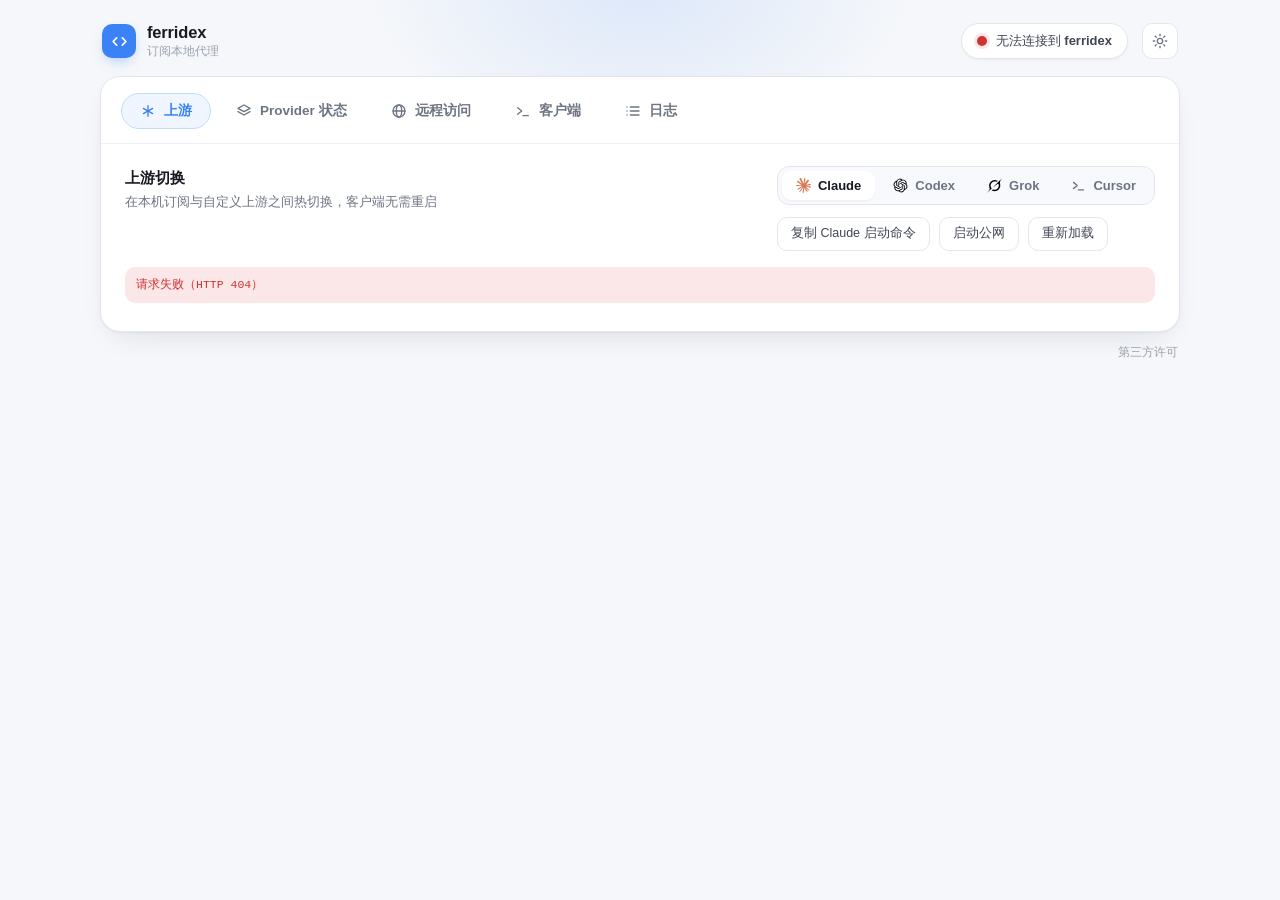
==== commit b4f1ad0e: "Add Codex supplier env files and accept ngrok-free.dev URLs Move Codex custom upstreams into a gitig" ====
--- a/internal/server/web/index.html
+++ b/internal/server/web/index.html
@@ -4,6 +4,7 @@
   <meta charset="utf-8" />
   <meta name="viewport" content="width=device-width, initial-scale=1" />
   <title>ferridex</title>
+  <link rel="icon" type="image/svg+xml" href="favicon.svg" />
   <link rel="stylesheet" href="style.css" />
   <script>
     // 首屏防闪烁:在样式应用前确定主题。
@@ -32,7 +33,7 @@
       </div>
       <div class="health-pill" id="healthbar" aria-live="polite">
         <span class="dot hero-dot" id="health-dot"></span>
-        <span class="health-text" id="health-text">正在检查登录状态…</span>
+        <span class="health-text" id="health-text">登录状态检查中…</span>
       </div>
       <button id="theme-toggle" class="theme-btn" aria-label="切换深色 / 浅色主题" aria-pressed="false" title="切换深色 / 浅色主题">
         <span class="ico-light"><svg viewBox="0 0 24 24" fill="none" stroke="currentColor" stroke-width="2" stroke-linecap="round" stroke-linejoin="round"><circle cx="12" cy="12" r="4"/><path d="M12 2v2"/><path d="M12 20v2"/><path d="m4.9 4.9 1.4 1.4"/><path d="m17.7 17.7 1.4 1.4"/><path d="M2 12h2"/><path d="M20 12h2"/><path d="m6.3 17.7-1.4 1.4"/><path d="m19.1 4.9-1.4 1.4"/></svg></span>
@@ -40,160 +41,92 @@
       </button>
     </header>
 
-    <!-- 唯一大卡片:四个主标签页承载全部功能 -->
+    <!-- 唯一大卡片:五个主标签页承载全部功能 -->
     <main class="console" id="console">
       <nav class="console-tabs" role="tablist" aria-label="控制台分区">
-        <button class="console-tab active" data-console-tab="upstream" type="button" role="tab" aria-selected="true">
+        <button class="console-tab active" id="console-tab-upstream" data-console-tab="upstream" type="button" role="tab" aria-label="上游" aria-controls="pane-upstream" aria-selected="true">
           <svg viewBox="0 0 24 24" fill="none" stroke="currentColor" stroke-width="2" stroke-linecap="round" aria-hidden="true"><path d="M12 4v16"/><path d="m5 8 14 8"/><path d="m19 8L5 16"/></svg>
-          上游
+          <span class="tab-label tab-label-long">上游</span><span class="tab-label tab-label-short">上游</span>
         </button>
-        <button class="console-tab" data-console-tab="providers" type="button" role="tab" aria-selected="false">
+        <button class="console-tab" id="console-tab-providers" data-console-tab="providers" type="button" role="tab" aria-label="Provider 状态" aria-controls="pane-providers" aria-selected="false">
           <svg viewBox="0 0 24 24" fill="none" stroke="currentColor" stroke-width="2" stroke-linecap="round" stroke-linejoin="round" aria-hidden="true"><path d="m12 3 9 5-9 5-9-5 9-5z"/><path d="m3 13 9 5 9-5"/></svg>
-          Provider 状态
+          <span class="tab-label tab-label-long">Provider 状态</span><span class="tab-label tab-label-short">状态</span>
         </button>
-        <button class="console-tab" data-console-tab="access" type="button" role="tab" aria-selected="false">
+        <button class="console-tab" id="console-tab-access" data-console-tab="access" type="button" role="tab" aria-label="远程访问" aria-controls="pane-access" aria-selected="false">
           <svg viewBox="0 0 24 24" fill="none" stroke="currentColor" stroke-width="2" stroke-linecap="round" stroke-linejoin="round" aria-hidden="true"><circle cx="12" cy="12" r="9"/><path d="M3 12h18"/><ellipse cx="12" cy="12" rx="4" ry="9"/></svg>
-          远程访问
+          <span class="tab-label tab-label-long">远程访问</span><span class="tab-label tab-label-short">访问</span>
         </button>
-        <button class="console-tab" data-console-tab="clients" type="button" role="tab" aria-selected="false">
+        <button class="console-tab" id="console-tab-clients" data-console-tab="clients" type="button" role="tab" aria-label="客户端" aria-controls="pane-clients" aria-selected="false">
           <svg viewBox="0 0 24 24" fill="none" stroke="currentColor" stroke-width="2" stroke-linecap="round" stroke-linejoin="round" aria-hidden="true"><path d="m4 17 6-5-6-5"/><path d="M12 19h8"/></svg>
-          客户端
+          <span class="tab-label tab-label-long">客户端</span><span class="tab-label tab-label-short">客户端</span>
         </button>
-        <button class="console-tab" data-console-tab="logs" type="button" role="tab" aria-selected="false">
+        <button class="console-tab" id="console-tab-logs" data-console-tab="logs" type="button" role="tab" aria-label="日志" aria-controls="pane-logs" aria-selected="false">
           <svg viewBox="0 0 24 24" fill="none" stroke="currentColor" stroke-width="2" stroke-linecap="round" stroke-linejoin="round" aria-hidden="true"><path d="M8 6h13"/><path d="M8 12h13"/><path d="M8 18h13"/><path d="M3 6h.01"/><path d="M3 12h.01"/><path d="M3 18h.01"/></svg>
-          日志
+          <span class="tab-label tab-label-long">日志</span><span class="tab-label tab-label-short">日志</span>
         </button>
       </nav>
 
       <!-- 页 1:上游(切换中心 + provider 状态/用量) -->
-      <section class="console-pane" id="pane-upstream" data-console-pane="upstream">
+      <section class="console-pane" id="pane-upstream" data-console-pane="upstream" role="tabpanel" aria-labelledby="console-tab-upstream">
         <div class="pane-block" id="upstream-hub">
           <div class="block-head">
             <div>
               <div class="block-title">上游切换</div>
-              <div class="block-desc">在订阅与自定义上游之间一键热切换，点击卡片即生效，无需重启客户端</div>
+              <div class="block-desc">在本机订阅与自定义上游之间热切换，客户端无需重启</div>
             </div>
             <div class="hub-bar">
               <div class="hub-tabs" role="tablist" aria-label="选择客户端类型">
-                <button class="hub-tab active" data-hub-tab="claude" type="button" role="tab" aria-selected="true">
-                  <svg viewBox="0 0 24 24" fill="none" stroke="currentColor" stroke-width="2.2" stroke-linecap="round" aria-hidden="true"><path d="M12 4v16"/><path d="m5 8 14 8"/><path d="m19 8L5 16"/></svg>
+                <button class="hub-tab active" id="hub-tab-claude" data-hub-tab="claude" type="button" role="tab" aria-label="Claude 上游" aria-controls="claude-pane" aria-selected="true">
+                  <img class="brand-icon" src="icons/claude.svg" alt="" aria-hidden="true" />
                   Claude
                 </button>
-                <button class="hub-tab" data-hub-tab="codex" type="button" role="tab" aria-selected="false">
-                  <svg viewBox="0 0 24 24" fill="none" stroke="currentColor" stroke-width="2.2" stroke-linejoin="round" aria-hidden="true"><path d="M12 3l7.8 4.5v9L12 21l-7.8-4.5v-9L12 3z"/></svg>
+                <button class="hub-tab" id="hub-tab-codex" data-hub-tab="codex" type="button" role="tab" aria-label="Codex 上游" aria-controls="codex-pane" aria-selected="false">
+                  <img class="brand-icon brand-icon-mono" src="icons/openai.svg" alt="" aria-hidden="true" />
                   Codex
                 </button>
-                <button class="hub-tab" data-hub-tab="grok" type="button" role="tab" aria-selected="false">
-                  <svg viewBox="0 0 24 24" fill="none" stroke="currentColor" stroke-width="2.2" stroke-linecap="round" stroke-linejoin="round" aria-hidden="true"><path d="M13 2 4.5 13.5H11L9.5 22 19 10h-6.5L13 2z"/></svg>
+                <button class="hub-tab" id="hub-tab-grok" data-hub-tab="grok" type="button" role="tab" aria-label="Grok 上游" aria-controls="grok-pane" aria-selected="false">
+                  <img class="brand-icon brand-icon-mono" src="icons/grok.svg" alt="" aria-hidden="true" />
                   Grok
                 </button>
-                <button class="hub-tab" data-hub-tab="cursor" type="button" role="tab" aria-selected="false">
-                  <svg viewBox="0 0 24 24" fill="none" stroke="currentColor" stroke-width="2.2" stroke-linecap="round" stroke-linejoin="round" aria-hidden="true"><path d="m4 17 6-5-6-5"/><path d="M12 19h8"/></svg>
+                <button class="hub-tab" id="hub-tab-cursor" data-hub-tab="cursor" type="button" role="tab" aria-label="Cursor 上游" aria-controls="cursor-pane" aria-selected="false">
+                  <svg class="brand-icon utility-icon" viewBox="0 0 24 24" fill="none" stroke="currentColor" stroke-width="2.2" stroke-linecap="round" stroke-linejoin="round" aria-hidden="true"><path d="m4 17 6-5-6-5"/><path d="M12 19h8"/></svg>
                   Cursor
                 </button>
               </div>
               <div class="hub-actions">
                 <button class="ghost-btn" id="hub-copy-launch" type="button">复制 Claude 启动命令</button>
                 <button class="ghost-btn" id="hub-public-toggle" type="button" title="启动 ngrok 公网隧道">启动公网</button>
-                <button class="ghost-btn" id="claude-upstream-reload" type="button">重新加载档案</button>
+                <button class="ghost-btn" id="claude-upstream-reload" type="button">重新加载</button>
                 <span class="upstream-action-status" id="claude-upstream-status" role="status" aria-live="polite"></span>
-              </div>
-            </div>
-          </div>
-
-          <!-- Claude 页:档案卡片由 app.js 渲染 -->
-          <div class="hub-pane" id="claude-pane" data-hub-pane="claude">
+                <button class="ghost-btn" id="codex-upstream-reload" type="button" hidden>重新加载</button>
+                <span class="upstream-action-status" id="codex-upstream-status" role="status" aria-live="polite" hidden></span>
+              </div>
+            </div>
+          </div>
+
+          <!-- Claude 页:供应商卡片由 app.js 渲染 -->
+          <div class="hub-pane" id="claude-pane" data-hub-pane="claude" role="tabpanel" aria-labelledby="hub-tab-claude">
             <div class="upstream-sources" id="claude-upstream-sources" aria-label="Claude 上游状态"></div>
             <div class="terr" id="claude-upstream-error" role="alert"></div>
             <div class="lan-note" id="claude-upstream-hint"></div>
           </div>
 
-          <!-- Codex 页:静态卡 + 配置表单 -->
-          <div class="hub-pane" id="codex-pane" data-hub-pane="codex" hidden>
-            <div class="upstream-sources" id="responses-cards" aria-label="Responses 上游状态">
-              <div class="upstream-source" id="upstream-source-subscription" data-responses-source="subscription">
-                <span class="src-icon grad" aria-hidden="true">
-                  <svg viewBox="0 0 24 24" fill="none" stroke="currentColor" stroke-width="2.2" stroke-linecap="round"><path d="M12 4v16"/><path d="m5 8 14 8"/><path d="m19 8L5 16"/></svg>
-                </span>
-                <div class="src-main">
-                  <div class="src-name-row">
-                    <strong>本机 ChatGPT 订阅</strong>
-                    <span class="pill-current" hidden>当前使用</span>
-                  </div>
-                  <div class="src-url">chatgpt.com · OAuth 登录态</div>
-                  <p class="src-desc">继续使用本机 Codex 登录态，不需要额外 API Key。</p>
-                </div>
-                <div class="src-side">
-                  <span class="upstream-source-state" id="upstream-subscription-state">正在检查…</span>
-                  <button class="ghost-btn" id="upstream-use-subscription" type="button" disabled>切换到本机订阅</button>
-                </div>
-              </div>
-              <div class="upstream-source" id="upstream-source-custom" data-responses-source="custom">
-                <span class="src-icon soft" aria-hidden="true">
-                  <svg viewBox="0 0 24 24" fill="none" stroke="currentColor" stroke-width="2.2" stroke-linejoin="round"><path d="M12 3l7.8 4.5v9L12 21l-7.8-4.5v-9L12 3z"/></svg>
-                </span>
-                <div class="src-main">
-                  <div class="src-name-row">
-                    <strong id="upstream-custom-title">Custom Responses</strong>
-                    <span class="pill-current" hidden>当前使用</span>
-                  </div>
-                  <div class="src-url" id="upstream-custom-url" hidden></div>
-                  <p class="src-desc">由 Ferridex 安全注入上游凭据，本地、局域网和公网地址都沿用同一入口。</p>
-                </div>
-                <div class="src-side">
-                  <span class="upstream-source-state" id="upstream-custom-state">尚未配置</span>
-                  <button class="solid-btn" id="upstream-activate" type="button" disabled>启用自定义上游</button>
-                </div>
-              </div>
-            </div>
-
-            <form class="upstream-form" id="upstream-form">
-              <div class="upstream-form-grid">
-                <label class="field">
-                  <span>Provider 名称</span>
-                  <input class="inp" id="upstream-name" name="name" value="Custom Responses" maxlength="128" required autocomplete="off" />
-                </label>
-                <label class="field">
-                  <span>默认模型</span>
-                  <input class="inp" id="upstream-model" name="default_model" value="gpt-5.6-sol" maxlength="256" required autocomplete="off" spellcheck="false" />
-                </label>
-                <label class="field field-wide">
-                  <span>Base URL</span>
-                  <input class="inp" id="upstream-base-url" name="base_url" type="url" maxlength="2048" placeholder="https://example.com/v1" required autocomplete="off" spellcheck="false" />
-                  <small>填写 API 根地址（以 <code>/v1</code> 结尾），不要填写完整的 <code>/responses</code> 端点。</small>
-                </label>
-                <div class="field field-wide">
-                  <label class="field-label" for="upstream-api-key">API Key</label>
-                  <span class="secret-input">
-                    <input class="inp" id="upstream-api-key" name="api_key" type="password" maxlength="8192" placeholder="首次保存时必填" autocomplete="new-password" spellcheck="false" />
-                    <button class="ghost-btn secret-toggle" id="upstream-key-toggle" type="button" aria-pressed="false" aria-label="显示本次输入的 API Key">显示</button>
-                  </span>
-                  <small id="upstream-key-state">尚未保存 API Key。</small>
-                </div>
-              </div>
-              <div class="upstream-notice">
-                测试连接会使用已保存的配置发送一次最小 Responses 请求，可能产生少量费用；请先保存再测试。
-              </div>
-              <div class="upstream-actions">
-                <button class="solid-btn" id="upstream-save" type="submit">保存配置</button>
-                <button class="ghost-btn" id="upstream-test" type="button" disabled>测试连接</button>
-                <button class="ghost-btn danger-btn" id="upstream-clear" type="button" disabled>清除配置</button>
-                <span class="upstream-action-status" id="upstream-action-status" role="status" aria-live="polite"></span>
-              </div>
-              <div class="terr" id="upstream-error" role="alert"></div>
-              <div class="upstream-test-result" id="upstream-test-result" role="status" aria-live="polite"></div>
-            </form>
+          <!-- Codex 页:供应商卡片由 app.js 渲染 -->
+          <div class="hub-pane" id="codex-pane" data-hub-pane="codex" role="tabpanel" aria-labelledby="hub-tab-codex" hidden>
+            <div class="upstream-sources" id="codex-upstream-sources" aria-label="Codex 供应商状态"></div>
+            <div class="terr" id="codex-upstream-error" role="alert"></div>
+            <div class="lan-note" id="codex-upstream-hint"></div>
           </div>
 
           <!-- Grok 页:连接说明 + 命令预览(无上游切换语义) -->
-          <div class="hub-pane" id="grok-pane" data-hub-pane="grok" hidden>
+          <div class="hub-pane" id="grok-pane" data-hub-pane="grok" role="tabpanel" aria-labelledby="hub-tab-grok" hidden>
             <div class="upstream-sources">
               <div class="upstream-source src-info">
-                <span class="src-icon soft" aria-hidden="true">G</span>
+                <span class="src-icon brand" aria-hidden="true"><img class="brand-icon brand-icon-mono" src="icons/grok.svg" alt="" /></span>
                 <div class="src-main">
                   <div class="src-name-row"><strong>Grok CLI</strong></div>
                   <div class="src-url">环境变量路由到 ferridex 的 /grok/v1</div>
-                  <p class="src-desc">整条复制执行即可；不要改用 XAI_API_KEY——它会切到 BYOK 模式直连 api.x.ai，绕过代理。</p>
+                  <p class="src-desc hint">整条复制执行即可。不要改用 XAI_API_KEY——它会切到 BYOK 模式直连 api.x.ai，绕过代理。</p>
                   <pre><code id="grok-cmd"></code></pre>
                 </div>
               </div>
@@ -201,14 +134,14 @@
           </div>
 
           <!-- Cursor 页:连接说明 + 命令预览 -->
-          <div class="hub-pane" id="cursor-pane" data-hub-pane="cursor" hidden>
+          <div class="hub-pane" id="cursor-pane" data-hub-pane="cursor" role="tabpanel" aria-labelledby="hub-tab-cursor" hidden>
             <div class="upstream-sources">
               <div class="upstream-source src-info">
-                <span class="src-icon soft" aria-hidden="true">C</span>
+                <span class="src-icon soft" aria-hidden="true"><svg class="brand-icon utility-icon" viewBox="0 0 24 24" fill="none" stroke="currentColor" stroke-width="2.2" stroke-linecap="round" stroke-linejoin="round"><path d="m4 17 6-5-6-5"/><path d="M12 19h8"/></svg></span>
                 <div class="src-main">
                   <div class="src-name-row"><strong>Cursor CLI</strong></div>
                   <div class="src-url">agent -e &lt;端点&gt; --auth-token &lt;密钥&gt;</div>
-                  <p class="src-desc">Cursor CLI 仅在 host 为 localhost 时走自定义端点，ferridex 已自动处理该细节。</p>
+                  <p class="src-desc hint">Cursor CLI 仅在 host 为 localhost 时走自定义端点，ferridex 已自动处理该细节。</p>
                   <pre><code id="cursor-cmd"></code></pre>
                 </div>
               </div>
@@ -218,20 +151,20 @@
       </section>
 
       <!-- 页 2:Provider 状态(登录态 + 用量查询) -->
-      <section class="console-pane" id="pane-providers" data-console-pane="providers" hidden>
+      <section class="console-pane" id="pane-providers" data-console-pane="providers" role="tabpanel" aria-labelledby="console-tab-providers" hidden>
         <div class="pane-block" id="providers">
           <div class="block-head">
             <div>
               <div class="block-title">Provider 状态</div>
-              <div class="block-desc">本机 CLI 登录情况，每 5 秒自动刷新；点击卡片头可收起</div>
+              <div class="block-desc">本机 CLI 登录情况，每 5 秒自动刷新。点击卡片头可收起</div>
             </div>
           </div>
           <div class="cards" id="cards"></div>
         </div>
       </section>
 
-      <!-- 页 2:远程访问(SSH 隧道 + ngrok 公网) -->
-      <section class="console-pane" id="pane-access" data-console-pane="access" hidden>
+      <!-- 页 3:远程访问(SSH 隧道 + ngrok 公网) -->
+      <section class="console-pane" id="pane-access" data-console-pane="access" role="tabpanel" aria-labelledby="console-tab-access" hidden>
         <div class="pane-block" id="tunnel-panel">
           <div class="block-head">
             <div>
@@ -250,7 +183,7 @@
               <button id="tun-stop" class="ghost-btn">停止</button>
               <span class="tinfo" id="tun-info"></span>
             </div>
-            <div class="lan-note">远端只开放需要下游密钥的 AI 接口，不会转发本面板或管理 API；启动后可在客户端页选择「SSH 远端」。</div>
+            <div class="lan-note hint">远端只开放需要下游密钥的 AI 接口，不转发本面板与管理 API。启动后可在「客户端」页选择「SSH 远端」。</div>
             <div class="terr" id="tun-err"></div>
           </div>
         </div>
@@ -274,23 +207,23 @@
               <code id="pub-url"></code>
               <button class="ghost-btn copy-btn" data-copy="pub-url" aria-label="复制公网地址">复制</button>
             </div>
-            <div class="lan-note">
+            <div class="lan-note hint">
               需先安装 <code>ngrok</code>（macOS：<code>brew install ngrok</code>）并配置 authtoken：
               <code>ngrok config add-authtoken &lt;token&gt;</code>（token 见 dashboard.ngrok.com）。
-              公网地址仅凭密钥保护，请勿泄露；面板本身不会对公网开放。
+              公网地址仅凭密钥保护，请勿泄露；面板本身不对公网开放。
             </div>
             <div class="terr" id="pub-err"></div>
           </div>
         </div>
       </section>
 
-      <!-- 页 3:客户端(接入端点 + 配置生成) -->
-      <section class="console-pane" id="pane-clients" data-console-pane="clients" hidden>
+      <!-- 页 4:客户端(接入端点 + 配置生成) -->
+      <section class="console-pane" id="pane-clients" data-console-pane="clients" role="tabpanel" aria-labelledby="console-tab-clients" hidden>
         <div class="pane-block" id="endpoints-panel">
           <div class="block-head">
             <div>
               <div class="block-title">接入端点</div>
-              <div class="block-desc">各客户端请求指向的地址</div>
+              <div class="block-desc">各客户端请求实际指向的地址</div>
             </div>
           </div>
           <div class="endpoints" id="endpoints"></div>
@@ -300,7 +233,7 @@
           <div class="block-head">
             <div>
               <div class="block-title">远程客户端配置</div>
-              <div class="block-desc">按本地、SSH 远端或公网隧道生成可直接复制的配置</div>
+              <div class="block-desc">按本机、SSH 远端或公网隧道生成可直接复制的配置</div>
             </div>
             <div class="seg target-toggle" id="target-toggle" role="group" aria-label="选择客户端连接目标" hidden>
               <button class="seg-btn active" data-target="local">本地 / 局域网</button>
@@ -318,14 +251,14 @@
 
           <!-- Claude Code：一键启动 / 默认配置 分开 -->
           <div class="client-group">
-            <div class="client-label">Claude Code</div>
+            <div class="client-label"><img class="brand-icon" src="icons/claude.svg" alt="" aria-hidden="true" />Claude Code</div>
 
             <div class="config-block compact">
               <div class="config-head">
                 <div>
                   <strong>一键启动</strong>
                   <span class="lang-tag">shell</span>
-                  <span class="config-note">无需写 settings.json，直接在远端启动</span>
+                  <span class="config-note">无需修改 settings.json，直接在远端启动</span>
                 </div>
                 <button class="ghost-btn copy-btn" data-copy="claude-launch" aria-label="复制 Claude 一键启动命令">一键复制</button>
               </div>
@@ -348,14 +281,14 @@
 
           <!-- Codex：一键启动 / 默认配置 / 启动前执行 分开 -->
           <div class="client-group">
-            <div class="client-label">Codex</div>
+            <div class="client-label"><img class="brand-icon brand-icon-mono" src="icons/openai.svg" alt="" aria-hidden="true" />Codex</div>
 
             <div class="config-block compact">
               <div class="config-head">
                 <div>
                   <strong>一键启动</strong>
                   <span class="lang-tag">shell</span>
-                  <span class="config-note">无需写 config.toml，直接在远端启动</span>
+                  <span class="config-note">无需修改 config.toml，直接在远端启动</span>
                 </div>
                 <button class="ghost-btn copy-btn" data-copy="codex-launch" aria-label="复制 Codex 一键启动命令">一键复制</button>
               </div>
@@ -380,7 +313,7 @@
                 <div>
                   <strong>启动前执行</strong>
                   <span class="lang-tag">shell</span>
-                  <span class="config-note">为 ferridex 提供下游访问凭据</span>
+                  <span class="config-note">为客户端提供 ferridex 下游访问凭据</span>
                 </div>
                 <button class="ghost-btn copy-btn" data-copy="codex-env" aria-label="复制启动环境变量">一键复制</button>
               </div>
@@ -390,7 +323,7 @@
 
           <!-- Cursor CLI -->
           <div class="client-group">
-            <div class="client-label">Cursor CLI</div>
+            <div class="client-label"><svg class="brand-icon utility-icon" viewBox="0 0 24 24" fill="none" stroke="currentColor" stroke-width="2.2" stroke-linecap="round" stroke-linejoin="round" aria-hidden="true"><path d="m4 17 6-5-6-5"/><path d="M12 19h8"/></svg>Cursor CLI</div>
 
             <div class="config-block compact">
               <div class="config-head">
@@ -407,14 +340,14 @@
 
           <!-- Grok CLI -->
           <div class="client-group">
-            <div class="client-label">Grok CLI</div>
+            <div class="client-label"><img class="brand-icon brand-icon-mono" src="icons/grok.svg" alt="" aria-hidden="true" />Grok CLI</div>
 
             <div class="config-block compact">
               <div class="config-head">
                 <div>
                   <strong>一键启动</strong>
                   <span class="lang-tag">shell</span>
-                  <span class="config-note">整条复制执行(勿用 XAI_API_KEY,会绕过代理)</span>
+                  <span class="config-note">整条复制执行（勿用 XAI_API_KEY，会绕过代理）</span>
                 </div>
                 <button class="ghost-btn copy-btn" data-copy="grok-launch" aria-label="复制 Grok CLI 配置">一键复制</button>
               </div>
@@ -424,13 +357,13 @@
         </div>
       </section>
 
-      <!-- 页 4:实时日志 -->
-      <section class="console-pane" id="pane-logs" data-console-pane="logs" hidden>
+      <!-- 页 5:实时日志 -->
+      <section class="console-pane" id="pane-logs" data-console-pane="logs" role="tabpanel" aria-labelledby="console-tab-logs" hidden>
         <div class="pane-block" id="logs">
           <div class="block-head">
             <div>
               <div class="block-title">实时日志</div>
-              <div class="block-desc">代理请求流，SSE 推送</div>
+              <div class="block-desc">代理请求流，通过 SSE 实时推送</div>
             </div>
             <span class="livedot" id="livedot" title="日志流" aria-hidden="true"></span>
           </div>
@@ -457,6 +390,9 @@
       </section>
 
     </main>
+    <footer class="app-footer">
+      <a href="third-party-notices.txt" target="_blank" rel="noopener">第三方许可</a>
+    </footer>
   </div>
 
   <!-- 全局 toast -->
--- a/internal/server/web/style.css
+++ b/internal/server/web/style.css
@@ -1,28 +1,27 @@
-/* ===== 设计 token — 现代浅色卡片风 ===== */
+/* ===== 设计 token — 仿 cc-switch:单一亮蓝主色 + 中性灰阶 ===== */
 :root {
-  --bg: #f2f4f8;
+  --bg: #f5f7fa;
   --surface: #ffffff;
-  --surface-2: #f7f8fb;
+  --surface-2: #f7f9fc;
   --ink: #171a21;
   --ink-2: #404654;
   --dim: #6d7482;
   --faint: #9aa1ad;
   --line: #e3e6ee;
   --line-2: #edf0f5;
-  --accent: #4f46e5;
-  --accent-2: #8b5cf6;
-  --accent-soft: #eef0fe;
-  --accent-line: #d9dcf9;
-  --grad: linear-gradient(135deg, #6366f1 0%, #8b5cf6 100%);
+  --accent: #3b82f6;
+  --accent-strong: #2563eb;
+  --accent-soft: #eff6ff;
+  --accent-line: #bfdbfe;
   --ok: #15924a;
   --ok-soft: #e1f5e9;
   --warn: #b4690e;
   --warn-soft: #fbf0dc;
   --bad: #cf3333;
   --bad-soft: #fbe7e7;
-  --code-bg: #f6f7fa;
-  --shadow: 0 1px 2px rgba(23, 26, 33, 0.05), 0 16px 40px -20px rgba(23, 26, 33, 0.25);
-  --shadow-sm: 0 1px 2px rgba(23, 26, 33, 0.06);
+  --code-bg: #f6f8fa;
+  --shadow: 0 1px 2px rgba(15, 23, 42, 0.04), 0 12px 32px -16px rgba(15, 23, 42, 0.18);
+  --shadow-sm: 0 1px 2px rgba(15, 23, 42, 0.05);
   --r: 16px;
   --r-md: 10px;
   --r-sm: 8px;
@@ -37,27 +36,28 @@
   --mono: ui-monospace, SFMono-Regular, Menlo, Consolas, "Liberation Mono", monospace;
 }
 
+/* 暗色:卡片比背景亮约 4%,靠亮度差分层而非阴影(cc-switch/shadcn 手法) */
 :root[data-theme="dark"] {
-  --bg: #0b0d13;
-  --surface: #141824;
-  --surface-2: #10141f;
+  --bg: hsl(240 5% 12%);
+  --surface: hsl(240 5% 16%);
+  --surface-2: hsl(240 5% 13.5%);
   --ink: #e9ebf2;
   --ink-2: #c2c8d6;
   --dim: #8d94a6;
   --faint: #5f6678;
-  --line: #232a3c;
-  --line-2: #1b2130;
-  --accent: #8f89ff;
-  --accent-2: #a78bfa;
-  --accent-soft: #1d2242;
-  --accent-line: #353c68;
+  --line: hsl(240 5% 24%);
+  --line-2: hsl(240 5% 19%);
+  --accent: #60a5fa;
+  --accent-strong: #3b82f6;
+  --accent-soft: rgba(59, 130, 246, 0.12);
+  --accent-line: rgba(59, 130, 246, 0.4);
   --ok: #4ade80;
   --ok-soft: #122a1c;
   --warn: #f0b35c;
   --warn-soft: #2a2214;
   --bad: #f87171;
   --bad-soft: #2d1818;
-  --code-bg: #0f1320;
+  --code-bg: hsl(240 6% 10%);
   --shadow: 0 1px 2px rgba(0, 0, 0, 0.4), 0 18px 44px -18px rgba(0, 0, 0, 0.65);
   --shadow-sm: 0 1px 2px rgba(0, 0, 0, 0.35);
 }
@@ -104,13 +104,14 @@
   left: 50%;
   top: -220px;
   width: 720px;
+  max-width: 100%;
   height: 420px;
   transform: translateX(-50%);
-  background: radial-gradient(closest-side, rgba(99, 102, 241, 0.14), transparent 75%);
+  background: radial-gradient(closest-side, rgba(59, 130, 246, 0.13), transparent 75%);
   pointer-events: none;
 }
 :root[data-theme="dark"] .shell::before {
-  background: radial-gradient(closest-side, rgba(139, 133, 255, 0.13), transparent 75%);
+  background: radial-gradient(closest-side, rgba(96, 165, 250, 0.12), transparent 75%);
 }
 
 .topbar {
@@ -191,9 +192,9 @@
   align-items: center;
   justify-content: center;
   border-radius: 10px;
-  background: var(--grad);
+  background: var(--accent);
   color: #fff;
-  box-shadow: 0 6px 14px -6px rgba(99, 102, 241, 0.55);
+  box-shadow: 0 6px 14px -6px rgba(59, 130, 246, 0.55);
 }
 .brand-text { display: flex; flex-direction: column; min-width: 0; }
 .wordmark {
@@ -204,6 +205,17 @@
   line-height: 1.25;
 }
 .brand-sub { font-size: 11.5px; color: var(--faint); }
+
+/* 随二进制嵌入的 Provider 图标；单色资源在暗色主题下自动反转。 */
+.brand-icon {
+  display: block;
+  width: 18px;
+  height: 18px;
+  flex: none;
+  object-fit: contain;
+}
+:root[data-theme="dark"] img.brand-icon-mono { filter: invert(1); }
+.utility-icon { color: currentColor; }
 
 /* ===== 唯一大卡片 + 主标签页 ===== */
 .console {
@@ -247,6 +259,7 @@
   background: var(--accent-soft);
   border-color: var(--accent-line);
 }
+.tab-label-short { display: none; }
 
 .console-pane { padding: 22px 24px 28px; }
 .console-pane[hidden] { display: none; }
@@ -298,15 +311,15 @@
   padding: 8px 18px;
   border: none;
   border-radius: var(--r-md);
-  background: var(--grad);
+  background: var(--accent);
   color: #fff;
   cursor: pointer;
-  box-shadow: 0 4px 12px -4px rgba(99, 102, 241, 0.5);
-  transition: filter 0.15s, box-shadow 0.15s, opacity 0.15s, transform 0.15s;
+  box-shadow: 0 4px 12px -4px rgba(59, 130, 246, 0.5);
+  transition: background 0.15s, box-shadow 0.15s, opacity 0.15s, transform 0.15s;
 }
 .solid-btn:hover:not(:disabled) {
-  filter: brightness(1.07);
-  box-shadow: 0 6px 16px -4px rgba(99, 102, 241, 0.55);
+  background: var(--accent-strong);
+  box-shadow: 0 6px 16px -4px rgba(59, 130, 246, 0.55);
 }
 .solid-btn:active:not(:disabled) { transform: translateY(1px); }
 .solid-btn:disabled { opacity: 0.4; cursor: default; box-shadow: none; }
@@ -333,16 +346,44 @@
 }
 .card:hover { border-color: var(--accent-line); box-shadow: var(--shadow-sm); }
 .card.off { background: var(--surface-2); }
-.card h3 { margin: 0; font-size: 14.5px; font-weight: 600; letter-spacing: -0.005em; }
 .card .who { color: var(--dim); font-family: var(--mono); font-size: 11.5px; }
 
 /* 折叠:头部常显(名称 + 登录状态),体可收起 */
-.card-head { display: flex; align-items: center; gap: 10px; cursor: pointer; user-select: none; }
+.card-head { display: flex; align-items: center; gap: 8px; user-select: none; }
+.card-toggle {
+  display: flex;
+  align-items: center;
+  gap: 10px;
+  min-width: 0;
+  flex: 1;
+  padding: 0;
+  border: 0;
+  background: transparent;
+  color: inherit;
+  font: inherit;
+  text-align: left;
+  cursor: pointer;
+}
+.card-toggle:hover .card-title { color: var(--accent); }
+.card-title { font-size: 14.5px; font-weight: 600; letter-spacing: -0.005em; }
 .card-head-main { display: flex; align-items: baseline; gap: 8px; min-width: 0; flex: 1; }
 .card-head-status { display: flex; align-items: center; gap: 8px; font-size: 13px; margin-left: auto; flex: none; }
 .card-head-status strong { font-weight: 600; }
+.provider-brand {
+  display: inline-flex;
+  align-items: center;
+  justify-content: center;
+  width: 34px;
+  height: 34px;
+  flex: none;
+  border: 1px solid var(--line);
+  border-radius: 10px;
+  background: var(--surface);
+  color: var(--ink);
+}
+.provider-brand .brand-icon { width: 19px; height: 19px; }
 .card .caret { transition: transform 0.15s ease; }
-.card:not(.collapsed) .card-head .caret { transform: rotate(90deg); }
+.card:not(.collapsed) .card-toggle .caret { transform: rotate(90deg); }
 .card-body { margin-top: 13px; }
 .card-body > :first-child { margin-top: 0; }
 .card.collapsed .card-body { display: none; }
@@ -400,7 +441,7 @@
   cursor: pointer;
   transition: color 0.15s, background 0.15s, box-shadow 0.15s;
 }
-.hub-tab svg { width: 15px; height: 15px; }
+.hub-tab .brand-icon { width: 15px; height: 15px; }
 .hub-tab:hover { color: var(--ink); }
 .hub-tab.active {
   background: var(--surface);
@@ -426,8 +467,8 @@
   background: var(--surface-2);
   transition: border-color 0.15s, box-shadow 0.15s, background 0.15s;
 }
-.upstream-source[data-claude-upstream],
-.upstream-source[data-responses-source] { cursor: pointer; }
+.upstream-source[data-claude-upstream] { cursor: pointer; }
+.upstream-source[role="button"][aria-disabled="true"] { cursor: not-allowed; }
 .upstream-source:hover { border-color: var(--accent-line); box-shadow: var(--shadow-sm); }
 .upstream-source.active {
   border-color: var(--accent-line);
@@ -446,11 +487,16 @@
   font-size: 17px;
   font-weight: 700;
 }
-.src-icon svg { width: 20px; height: 20px; }
+.src-icon .brand-icon { width: 20px; height: 20px; }
+.src-icon.brand {
+  background: var(--surface);
+  border: 1px solid var(--line);
+  color: var(--ink);
+}
 .src-icon.grad {
-  background: var(--grad);
+  background: var(--accent);
   color: #fff;
-  box-shadow: 0 4px 12px -6px rgba(99, 102, 241, 0.7);
+  box-shadow: 0 4px 12px -6px rgba(59, 130, 246, 0.7);
 }
 .src-icon.soft {
   background: var(--accent-soft);
@@ -518,6 +564,7 @@
 .upstream-source.active .src-side { color: var(--accent); font-weight: 600; }
 .upstream-source .solid-btn,
 .upstream-source .ghost-btn { padding: 7px 13px; font-size: 12.5px; white-space: nowrap; }
+.source-actions { display: flex; align-items: center; gap: 7px; }
 /* Grok/Cursor 信息卡:非交互,内嵌当前命令预览 */
 .upstream-source.src-info,
 .upstream-source.src-info:hover {
@@ -538,7 +585,7 @@
   max-height: 180px;
   overflow: auto;
 }
-/* 「新增档案」提示卡:非交互、虚线边框 */
+/* 「新增供应商」提示卡:非交互、虚线边框 */
 .upstream-source.src-add,
 .upstream-source.src-add:hover {
   cursor: default;
@@ -602,6 +649,30 @@
   color: var(--dim);
   font-size: 11.5px;
   line-height: 1.45;
+}
+.hint {
+  position: relative;
+  display: block;
+  padding-left: 22px;
+}
+.hint::before {
+  content: "i";
+  position: absolute;
+  left: 0;
+  top: 1px;
+  display: inline-flex;
+  align-items: center;
+  justify-content: center;
+  width: 15px;
+  height: 15px;
+  border: 1px solid currentColor;
+  border-radius: 50%;
+  font-family: var(--sans);
+  font-size: 10px;
+  font-style: normal;
+  font-weight: 700;
+  line-height: 1;
+  opacity: 0.72;
 }
 .field small code {
   padding: 1px 4px;
@@ -621,6 +692,8 @@
   font-size: 11.5px;
   line-height: 1.5;
 }
+.upstream-notice.hint { padding-left: 34px; }
+.upstream-notice.hint::before { left: 11px; top: 10px; }
 .upstream-actions {
   display: flex;
   align-items: center;
@@ -732,7 +805,14 @@
 /* ===== 接入端点 ===== */
 .endpoints { display: flex; flex-direction: column; gap: 10px; }
 .ep { display: flex; align-items: center; gap: 10px; flex-wrap: wrap; }
-.ep .name { font-weight: 600; font-size: 12.5px; min-width: 52px; color: var(--ink-2); }
+.ep .name { font-weight: 600; font-size: 12.5px; color: var(--ink-2); }
+.ep-name {
+  display: inline-flex;
+  align-items: center;
+  gap: 7px;
+  min-width: 76px;
+}
+.ep-name .brand-icon { width: 16px; height: 16px; color: var(--ink); }
 .ep code {
   font-size: 12px;
   background: var(--code-bg);
@@ -790,12 +870,16 @@
   border-bottom: none;
 }
 .client-label {
+  display: flex;
+  align-items: center;
+  gap: 8px;
   font-size: 13.5px;
   font-weight: 650;
   letter-spacing: -0.005em;
   color: var(--ink);
   margin-bottom: 10px;
 }
+.client-label .brand-icon { width: 18px; height: 18px; color: var(--ink); }
 
 .config-block {
   border: 1px solid var(--line);
@@ -976,7 +1060,7 @@
 .log-console .chip[aria-pressed="true"] {
   background: #232c46;
   border-color: #35406348;
-  color: #aab4ff;
+  color: #93c5fd;
 }
 .log-count { font-family: var(--mono); font-size: 11.5px; color: var(--faint); padding: 0 4px; }
 .log-console .log-count { color: var(--console-dim); }
@@ -992,7 +1076,7 @@
 .log-body::-webkit-scrollbar-thumb { background: var(--console-line); border-radius: 4px; }
 .logline { font-family: var(--mono); font-size: 12px; padding: 2px 14px; white-space: nowrap; color: var(--console-text); }
 .logline .t { color: var(--console-dim); }
-.logline .m { color: #8f89ff; font-weight: 600; }
+.logline .m { color: #60a5fa; font-weight: 600; }
 .logline .s { font-weight: 600; }
 .logline .s.s2 { color: #4ade80; }
 .logline .s.s4 { color: #fbbf24; }
@@ -1011,11 +1095,11 @@
   font-weight: 500;
   padding: 6px 14px;
   border: none;
-  background: var(--grad);
+  background: var(--accent);
   color: #fff;
   border-radius: 20px;
   cursor: pointer;
-  box-shadow: 0 6px 16px -4px rgba(99, 102, 241, 0.6);
+  box-shadow: 0 6px 16px -4px rgba(59, 130, 246, 0.6);
   animation: pulse 2s infinite;
 }
 
@@ -1046,10 +1130,22 @@
 .toast-item.show { opacity: 1; transform: translateY(0); }
 .toast-item.err { background: var(--bad); color: #fff; }
 
+.app-footer {
+  position: relative;
+  z-index: 1;
+  max-width: 1080px;
+  margin: 12px auto 0;
+  padding: 0 2px;
+  text-align: right;
+  font-size: 11.5px;
+}
+.app-footer a { color: var(--faint); text-decoration: none; }
+.app-footer a:hover { color: var(--accent); text-decoration: underline; }
+
 /* ===== 目标切换(客户端配置) ===== */
 .target-toggle .seg-btn { font-size: 11.5px; padding: 4px 11px; }
 
-/* ===== 响应式:顶栏换行 + 标签条横滚 ===== */
+/* ===== 响应式:顶栏换行 + 紧凑标签 ===== */
 @media (max-width: 960px) {
   .shell { padding: 0 14px 36px; }
   .topbar { flex-wrap: wrap; padding: 16px 2px 12px; }
@@ -1071,13 +1167,67 @@
   .console-pane { padding: 18px 18px 22px; }
 }
 @media (max-width: 680px) {
+  .shell { padding: 0 8px 28px; }
+  .topbar { padding-inline: 4px; }
+  .console-tabs {
+    display: grid;
+    grid-template-columns: repeat(5, minmax(0, 1fr));
+    gap: 3px;
+    padding: 9px 7px 8px;
+    overflow: visible;
+  }
+  .console-tab {
+    flex-direction: column;
+    justify-content: center;
+    gap: 3px;
+    min-width: 0;
+    padding: 7px 2px 6px;
+    border-radius: 9px;
+    font-size: 10.5px;
+    line-height: 1.2;
+  }
+  .console-tab svg { width: 15px; height: 15px; }
+  .tab-label-long { display: none; }
+  .tab-label-short { display: inline; }
+  .console-pane { padding: 16px 12px 20px; }
+  .block-head { gap: 10px; }
+  .block-head > div:first-child { min-width: 0; }
+  .hub-bar { width: 100%; min-width: 0; }
+  .hub-tabs {
+    display: grid;
+    grid-template-columns: repeat(4, minmax(0, 1fr));
+    width: 100%;
+    gap: 2px;
+  }
+  .hub-tab {
+    justify-content: center;
+    min-width: 0;
+    gap: 5px;
+    padding: 7px 3px;
+    font-size: 11.5px;
+  }
+  .hub-tab .brand-icon { width: 14px; height: 14px; }
+  .hub-actions {
+    display: grid;
+    grid-template-columns: repeat(2, minmax(0, 1fr));
+    gap: 8px;
+  }
+  .hub-actions .ghost-btn { min-width: 0; padding-inline: 8px; }
+  .hub-actions .upstream-action-status { grid-column: 1 / -1; }
   .cards { grid-template-columns: 1fr; }
+  .card { padding: 14px 13px; }
+  .card-toggle { gap: 7px; }
+  .provider-brand { width: 30px; height: 30px; }
+  .provider-brand .brand-icon { width: 17px; height: 17px; }
+  .card-head-main { flex-direction: column; align-items: flex-start; gap: 0; }
+  .card-head-status { gap: 6px; font-size: 12px; }
+  .usage-pop { left: 10px; right: 10px; width: auto; }
   .upstream-form-grid { grid-template-columns: 1fr; }
   .field-wide { grid-column: auto; }
   .upstream-actions > button { flex: 1 1 auto; }
   .upstream-action-status { flex-basis: 100%; }
   /* 窄屏时行卡的右侧状态区换到下一行铺满 */
-  .upstream-source { flex-wrap: wrap; }
+  .upstream-source { flex-wrap: wrap; gap: 11px; padding: 14px 12px; }
   .src-side {
     flex-direction: row;
     align-items: center;
@@ -1085,4 +1235,23 @@
     width: 100%;
     text-align: left;
   }
-}
+  .secret-input { flex-wrap: wrap; }
+  .secret-input .inp { min-width: 100%; }
+  .secret-toggle { margin-left: auto; }
+  .trow .inp { min-width: 100%; }
+  .config-head { align-items: flex-start; flex-wrap: wrap; }
+  .config-head .copy-btn { margin-left: auto; }
+  .ep { align-items: flex-start; }
+  .ep-name { min-width: 100%; }
+  .proxy-url-row .copy-btn { margin-left: 0; }
+  .app-footer { padding-inline: 4px; }
+}
+
+@media (prefers-reduced-motion: reduce) {
+  html { scroll-behavior: auto; }
+  *, *::before, *::after {
+    animation-duration: 0.01ms !important;
+    animation-iteration-count: 1 !important;
+    transition-duration: 0.01ms !important;
+  }
+}
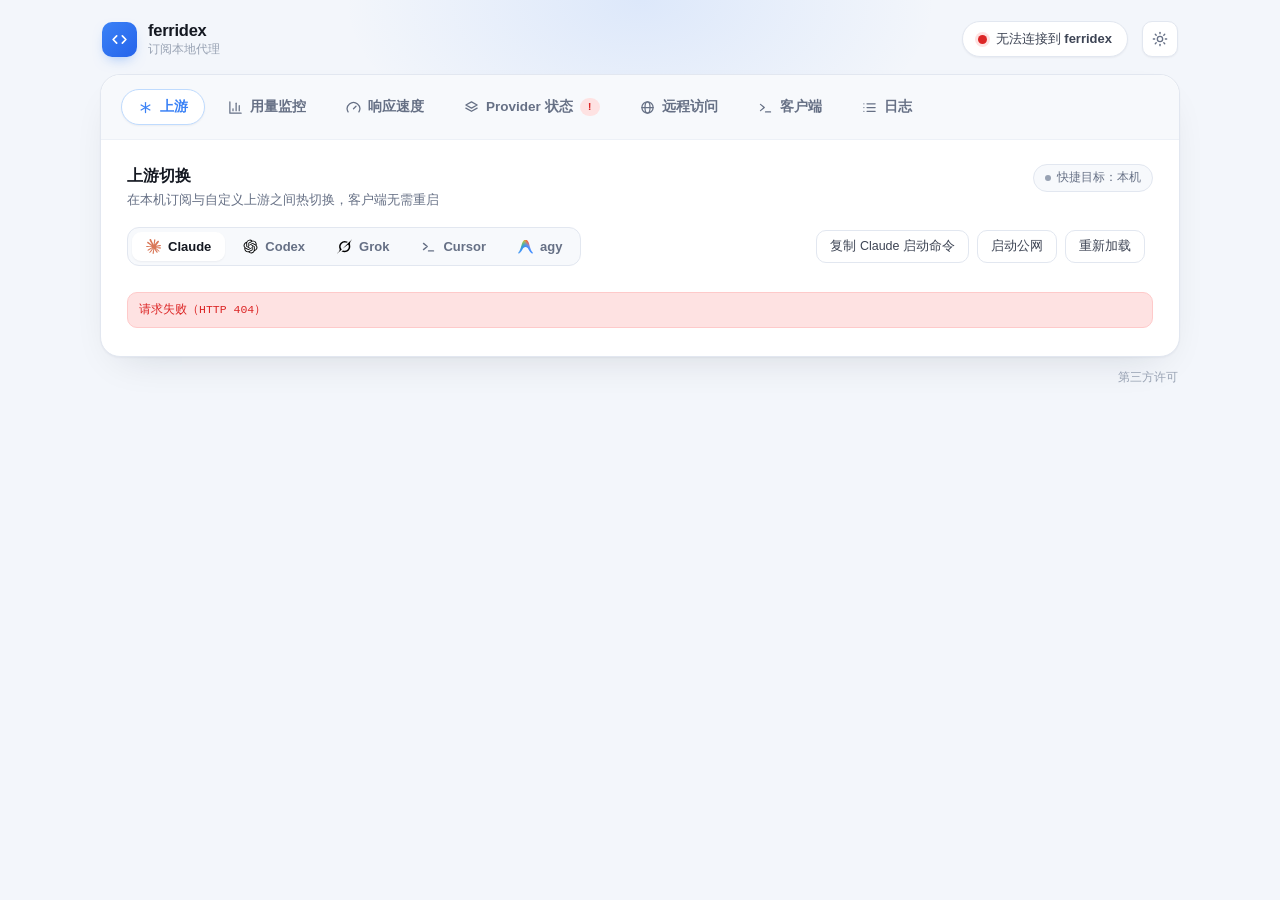
==== commit b4edbced: "Add Antigravity support, usage/speed monitoring tabs, and detailed quota UI" ====
--- a/internal/server/web/index.html
+++ b/internal/server/web/index.html
@@ -31,7 +31,7 @@
           <span class="brand-sub">订阅本地代理</span>
         </div>
       </div>
-      <div class="health-pill" id="healthbar" aria-live="polite">
+      <div class="health-pill" id="healthbar" role="button" tabindex="0" aria-live="polite" title="查看 Provider 状态">
         <span class="dot hero-dot" id="health-dot"></span>
         <span class="health-text" id="health-text">登录状态检查中…</span>
       </div>
@@ -48,13 +48,24 @@
           <svg viewBox="0 0 24 24" fill="none" stroke="currentColor" stroke-width="2" stroke-linecap="round" aria-hidden="true"><path d="M12 4v16"/><path d="m5 8 14 8"/><path d="m19 8L5 16"/></svg>
           <span class="tab-label tab-label-long">上游</span><span class="tab-label tab-label-short">上游</span>
         </button>
+        <button class="console-tab" id="console-tab-usage" data-console-tab="usage" type="button" role="tab" aria-label="用量监控" aria-controls="pane-usage" aria-selected="false">
+          <svg viewBox="0 0 24 24" fill="none" stroke="currentColor" stroke-width="2" stroke-linecap="round" stroke-linejoin="round" aria-hidden="true"><path d="M3 3v18h18"/><path d="M18 17V9"/><path d="M13 17V5"/><path d="M8 17v-3"/></svg>
+          <span class="tab-label tab-label-long">用量监控</span><span class="tab-label tab-label-short">用量</span>
+        </button>
+        <button class="console-tab" id="console-tab-speed" data-console-tab="speed" type="button" role="tab" aria-label="响应速度" aria-controls="pane-speed" aria-selected="false">
+          <svg viewBox="0 0 24 24" fill="none" stroke="currentColor" stroke-width="2" stroke-linecap="round" stroke-linejoin="round" aria-hidden="true"><path d="m12 14 4-4"/><path d="M3.34 19a10 10 0 1 1 17.32 0"/></svg>
+          <span class="tab-label tab-label-long">响应速度</span><span class="tab-label tab-label-short">速度</span>
+          <span class="tab-badge" id="tab-badge-speed" hidden></span>
+        </button>
         <button class="console-tab" id="console-tab-providers" data-console-tab="providers" type="button" role="tab" aria-label="Provider 状态" aria-controls="pane-providers" aria-selected="false">
           <svg viewBox="0 0 24 24" fill="none" stroke="currentColor" stroke-width="2" stroke-linecap="round" stroke-linejoin="round" aria-hidden="true"><path d="m12 3 9 5-9 5-9-5 9-5z"/><path d="m3 13 9 5 9-5"/></svg>
           <span class="tab-label tab-label-long">Provider 状态</span><span class="tab-label tab-label-short">状态</span>
+          <span class="tab-badge" id="tab-badge-providers" hidden></span>
         </button>
         <button class="console-tab" id="console-tab-access" data-console-tab="access" type="button" role="tab" aria-label="远程访问" aria-controls="pane-access" aria-selected="false">
           <svg viewBox="0 0 24 24" fill="none" stroke="currentColor" stroke-width="2" stroke-linecap="round" stroke-linejoin="round" aria-hidden="true"><circle cx="12" cy="12" r="9"/><path d="M3 12h18"/><ellipse cx="12" cy="12" rx="4" ry="9"/></svg>
           <span class="tab-label tab-label-long">远程访问</span><span class="tab-label tab-label-short">访问</span>
+          <span class="tab-dot" id="tab-dot-access" hidden></span>
         </button>
         <button class="console-tab" id="console-tab-clients" data-console-tab="clients" type="button" role="tab" aria-label="客户端" aria-controls="pane-clients" aria-selected="false">
           <svg viewBox="0 0 24 24" fill="none" stroke="currentColor" stroke-width="2" stroke-linecap="round" stroke-linejoin="round" aria-hidden="true"><path d="m4 17 6-5-6-5"/><path d="M12 19h8"/></svg>
@@ -63,10 +74,11 @@
         <button class="console-tab" id="console-tab-logs" data-console-tab="logs" type="button" role="tab" aria-label="日志" aria-controls="pane-logs" aria-selected="false">
           <svg viewBox="0 0 24 24" fill="none" stroke="currentColor" stroke-width="2" stroke-linecap="round" stroke-linejoin="round" aria-hidden="true"><path d="M8 6h13"/><path d="M8 12h13"/><path d="M8 18h13"/><path d="M3 6h.01"/><path d="M3 12h.01"/><path d="M3 18h.01"/></svg>
           <span class="tab-label tab-label-long">日志</span><span class="tab-label tab-label-short">日志</span>
+          <span class="tab-badge" id="tab-badge-logs" hidden></span>
         </button>
       </nav>
 
-      <!-- 页 1:上游(切换中心 + provider 状态/用量) -->
+      <!-- 页 1:上游(切换中心 + 快捷操作) -->
       <section class="console-pane" id="pane-upstream" data-console-pane="upstream" role="tabpanel" aria-labelledby="console-tab-upstream">
         <div class="pane-block" id="upstream-hub">
           <div class="block-head">
@@ -74,33 +86,39 @@
               <div class="block-title">上游切换</div>
               <div class="block-desc">在本机订阅与自定义上游之间热切换，客户端无需重启</div>
             </div>
-            <div class="hub-bar">
-              <div class="hub-tabs" role="tablist" aria-label="选择客户端类型">
-                <button class="hub-tab active" id="hub-tab-claude" data-hub-tab="claude" type="button" role="tab" aria-label="Claude 上游" aria-controls="claude-pane" aria-selected="true">
-                  <img class="brand-icon" src="icons/claude.svg" alt="" aria-hidden="true" />
-                  Claude
-                </button>
-                <button class="hub-tab" id="hub-tab-codex" data-hub-tab="codex" type="button" role="tab" aria-label="Codex 上游" aria-controls="codex-pane" aria-selected="false">
-                  <img class="brand-icon brand-icon-mono" src="icons/openai.svg" alt="" aria-hidden="true" />
-                  Codex
-                </button>
-                <button class="hub-tab" id="hub-tab-grok" data-hub-tab="grok" type="button" role="tab" aria-label="Grok 上游" aria-controls="grok-pane" aria-selected="false">
-                  <img class="brand-icon brand-icon-mono" src="icons/grok.svg" alt="" aria-hidden="true" />
-                  Grok
-                </button>
-                <button class="hub-tab" id="hub-tab-cursor" data-hub-tab="cursor" type="button" role="tab" aria-label="Cursor 上游" aria-controls="cursor-pane" aria-selected="false">
-                  <svg class="brand-icon utility-icon" viewBox="0 0 24 24" fill="none" stroke="currentColor" stroke-width="2.2" stroke-linecap="round" stroke-linejoin="round" aria-hidden="true"><path d="m4 17 6-5-6-5"/><path d="M12 19h8"/></svg>
-                  Cursor
-                </button>
-              </div>
-              <div class="hub-actions">
-                <button class="ghost-btn" id="hub-copy-launch" type="button">复制 Claude 启动命令</button>
-                <button class="ghost-btn" id="hub-public-toggle" type="button" title="启动 ngrok 公网隧道">启动公网</button>
-                <button class="ghost-btn" id="claude-upstream-reload" type="button">重新加载</button>
-                <span class="upstream-action-status" id="claude-upstream-status" role="status" aria-live="polite"></span>
-                <button class="ghost-btn" id="codex-upstream-reload" type="button" hidden>重新加载</button>
-                <span class="upstream-action-status" id="codex-upstream-status" role="status" aria-live="polite" hidden></span>
-              </div>
+            <span class="route-pill" id="hub-route-pill" title="当前快捷复制命令指向的目标">目标：本机</span>
+          </div>
+
+          <div class="hub-bar">
+            <div class="hub-tabs" role="tablist" aria-label="选择客户端类型">
+              <button class="hub-tab active" id="hub-tab-claude" data-hub-tab="claude" type="button" role="tab" aria-label="Claude 上游" aria-controls="claude-pane" aria-selected="true">
+                <img class="brand-icon" src="icons/claude.svg" alt="" aria-hidden="true" />
+                Claude
+              </button>
+              <button class="hub-tab" id="hub-tab-codex" data-hub-tab="codex" type="button" role="tab" aria-label="Codex 上游" aria-controls="codex-pane" aria-selected="false">
+                <img class="brand-icon brand-icon-mono" src="icons/openai.svg" alt="" aria-hidden="true" />
+                Codex
+              </button>
+              <button class="hub-tab" id="hub-tab-grok" data-hub-tab="grok" type="button" role="tab" aria-label="Grok 上游" aria-controls="grok-pane" aria-selected="false">
+                <img class="brand-icon brand-icon-mono" src="icons/grok.svg" alt="" aria-hidden="true" />
+                Grok
+              </button>
+              <button class="hub-tab" id="hub-tab-cursor" data-hub-tab="cursor" type="button" role="tab" aria-label="Cursor 上游" aria-controls="cursor-pane" aria-selected="false">
+                <svg class="brand-icon utility-icon" viewBox="0 0 24 24" fill="none" stroke="currentColor" stroke-width="2.2" stroke-linecap="round" stroke-linejoin="round" aria-hidden="true"><path d="m4 17 6-5-6-5"/><path d="M12 19h8"/></svg>
+                Cursor
+              </button>
+              <button class="hub-tab" id="hub-tab-agy" data-hub-tab="agy" type="button" role="tab" aria-label="Antigravity 上游" aria-controls="agy-pane" aria-selected="false">
+                <img class="brand-icon" src="icons/antigravity.svg" alt="" aria-hidden="true" />
+                agy
+              </button>
+            </div>
+            <div class="hub-actions">
+              <button class="ghost-btn" id="hub-copy-launch" type="button">复制 Claude 启动命令</button>
+              <button class="ghost-btn" id="hub-public-toggle" type="button" title="启动 ngrok 公网隧道">启动公网</button>
+              <button class="ghost-btn" id="claude-upstream-reload" type="button">重新加载</button>
+              <span class="upstream-action-status" id="claude-upstream-status" role="status" aria-live="polite"></span>
+              <button class="ghost-btn" id="codex-upstream-reload" type="button" hidden>重新加载</button>
+              <span class="upstream-action-status" id="codex-upstream-status" role="status" aria-live="polite" hidden></span>
             </div>
           </div>
 
@@ -116,6 +134,23 @@
             <div class="upstream-sources" id="codex-upstream-sources" aria-label="Codex 供应商状态"></div>
             <div class="terr" id="codex-upstream-error" role="alert"></div>
             <div class="lan-note" id="codex-upstream-hint"></div>
+          </div>
+
+          <div class="hub-pane" id="agy-pane" data-hub-pane="agy" role="tabpanel" aria-labelledby="hub-tab-agy" hidden>
+            <div class="upstream-sources">
+              <div class="upstream-source src-info">
+                <span class="src-icon brand" aria-hidden="true"><img class="brand-icon" src="icons/antigravity.svg" alt="" aria-hidden="true" /></span>
+                <div class="src-main">
+                  <div class="src-name-row">
+                    <strong>Antigravity CLI</strong>
+                    <button class="ghost-btn copy-btn src-copy-btn" type="button" data-copy="agy-cmd" aria-label="复制 agy 启动命令">复制命令</button>
+                  </div>
+                  <div class="src-url">Gemini API · /agy/v1beta</div>
+                  <p class="src-desc hint">在客户端执行以下命令，使用服务端已登录的 Antigravity 账号。</p>
+                  <pre><code id="agy-cmd"></code></pre>
+                </div>
+              </div>
+            </div>
           </div>
 
           <!-- Grok 页:连接说明 + 命令预览(无上游切换语义) -->
@@ -124,7 +159,10 @@
               <div class="upstream-source src-info">
                 <span class="src-icon brand" aria-hidden="true"><img class="brand-icon brand-icon-mono" src="icons/grok.svg" alt="" /></span>
                 <div class="src-main">
-                  <div class="src-name-row"><strong>Grok CLI</strong></div>
+                  <div class="src-name-row">
+                    <strong>Grok CLI</strong>
+                    <button class="ghost-btn copy-btn src-copy-btn" type="button" data-copy="grok-cmd" aria-label="复制 Grok 启动命令">复制命令</button>
+                  </div>
                   <div class="src-url">环境变量路由到 ferridex 的 /grok/v1</div>
                   <p class="src-desc hint">整条复制执行即可。不要改用 XAI_API_KEY——它会切到 BYOK 模式直连 api.x.ai，绕过代理。</p>
                   <pre><code id="grok-cmd"></code></pre>
@@ -139,7 +177,10 @@
               <div class="upstream-source src-info">
                 <span class="src-icon soft" aria-hidden="true"><svg class="brand-icon utility-icon" viewBox="0 0 24 24" fill="none" stroke="currentColor" stroke-width="2.2" stroke-linecap="round" stroke-linejoin="round"><path d="m4 17 6-5-6-5"/><path d="M12 19h8"/></svg></span>
                 <div class="src-main">
-                  <div class="src-name-row"><strong>Cursor CLI</strong></div>
+                  <div class="src-name-row">
+                    <strong>Cursor CLI</strong>
+                    <button class="ghost-btn copy-btn src-copy-btn" type="button" data-copy="cursor-cmd" aria-label="复制 Cursor 启动命令">复制命令</button>
+                  </div>
                   <div class="src-url">agent -e &lt;端点&gt; --auth-token &lt;密钥&gt;</div>
                   <p class="src-desc hint">Cursor CLI 仅在 host 为 localhost 时走自定义端点，ferridex 已自动处理该细节。</p>
                   <pre><code id="cursor-cmd"></code></pre>
@@ -150,7 +191,108 @@
         </div>
       </section>
 
-      <!-- 页 2:Provider 状态(登录态 + 用量查询) -->
+      <!-- 页 2:用量监控(本机订阅配额窗口提前 + Token 统计 + 24h 趋势 + 模型/Provider 明细) -->
+      <section class="console-pane" id="pane-usage" data-console-pane="usage" role="tabpanel" aria-labelledby="console-tab-usage" hidden>
+        <div class="pane-block" id="usage-quota-panel">
+          <div class="block-head">
+            <div>
+              <div class="block-title">本机订阅配额窗口</div>
+              <div class="block-desc">按需查询已登录的本机订阅限额窗口、重置时刻与共享模型（仅点击时请求上游，不自动轮询）</div>
+            </div>
+            <button class="ghost-btn" id="quota-query-all" type="button">查询全部配额</button>
+          </div>
+          <div class="quota-grid" id="usage-quotas"></div>
+        </div>
+
+        <div class="pane-block" id="usage-monitor">
+          <div class="block-head">
+            <div>
+              <div class="block-title">代理 Token 用量监控</div>
+              <div class="block-desc">实时统计经由 ferridex 转发的 Token 消耗、缓存命中率与模型分布（持久化保存在 ~/.ferridex/telemetry.jsonl）</div>
+            </div>
+            <div class="metrics-controls">
+              <div class="seg metrics-window" role="group" aria-label="选择统计时间范围">
+                <button class="seg-btn" type="button" data-metrics-window="today">今日</button>
+                <button class="seg-btn active" type="button" data-metrics-window="24h">24 小时</button>
+                <button class="seg-btn" type="button" data-metrics-window="7d">近 7 天</button>
+                <button class="seg-btn" type="button" data-metrics-window="all">全部</button>
+              </div>
+              <button class="ghost-btn danger-btn" id="metrics-clear" type="button">清空统计</button>
+            </div>
+          </div>
+
+          <div class="kpi-grid" id="usage-kpis"></div>
+
+          <div class="metrics-panel">
+            <div class="metrics-panel-head">
+              <strong>近 24 小时 Token 趋势</strong>
+              <span class="metrics-legend">
+                <span class="legend-item"><i class="swatch swatch-in"></i>输入 / 缓存</span>
+                <span class="legend-item"><i class="swatch swatch-out"></i>输出</span>
+              </span>
+            </div>
+            <div class="hourly-chart" id="usage-hourly"></div>
+          </div>
+
+          <div class="metrics-panel">
+            <div class="metrics-panel-head">
+              <strong>消耗分布明细</strong>
+              <div class="seg" id="usage-group-toggle" role="group" aria-label="选择统计维度">
+                <button class="seg-btn active" type="button" data-usage-group="model">按模型</button>
+                <button class="seg-btn" type="button" data-usage-group="provider">按 Provider</button>
+              </div>
+            </div>
+            <div class="table-wrap" id="usage-breakdown"></div>
+          </div>
+        </div>
+      </section>
+
+      <!-- 页 3:响应速度(每次对话 TTFT / 解码速度 tok/s / 模型对比) -->
+      <section class="console-pane" id="pane-speed" data-console-pane="speed" role="tabpanel" aria-labelledby="console-tab-speed" hidden>
+        <div class="pane-block" id="speed-monitor">
+          <div class="block-head">
+            <div>
+              <div class="block-title">每次对话 Token 响应速度</div>
+              <div class="block-desc">实时监测每次对话的首字延迟（TTFT）、输出解码速度（tok/s）与总耗时构成</div>
+            </div>
+            <div class="metrics-controls">
+              <div class="seg metrics-window" role="group" aria-label="选择测速时间范围">
+                <button class="seg-btn" type="button" data-metrics-window="today">今日</button>
+                <button class="seg-btn active" type="button" data-metrics-window="24h">24 小时</button>
+                <button class="seg-btn" type="button" data-metrics-window="7d">近 7 天</button>
+                <button class="seg-btn" type="button" data-metrics-window="all">全部</button>
+              </div>
+            </div>
+          </div>
+
+          <div class="kpi-grid" id="speed-kpis"></div>
+
+          <div class="metrics-panel">
+            <div class="metrics-panel-head">
+              <strong>模型平均生成速度对比</strong>
+              <span class="metrics-sub">按解码速度（tok/s）降序，附中位首字延迟（P50 TTFT）</span>
+            </div>
+            <div class="speed-bars" id="speed-model-bars"></div>
+          </div>
+
+          <div class="metrics-panel">
+            <div class="metrics-panel-head">
+              <strong>单次对话速度明细</strong>
+              <div class="client-filter-bar speed-filter-bar" id="speed-provider-filter" role="group" aria-label="按 Provider 筛选对话速度">
+                <button class="filter-pill active" type="button" data-speed-provider="all">全部</button>
+                <button class="filter-pill" type="button" data-speed-provider="claude">Claude</button>
+                <button class="filter-pill" type="button" data-speed-provider="codex">Codex</button>
+                <button class="filter-pill" type="button" data-speed-provider="agy">agy</button>
+                <button class="filter-pill" type="button" data-speed-provider="grok">Grok</button>
+                <button class="filter-pill" type="button" data-speed-provider="cursor">Cursor</button>
+              </div>
+            </div>
+            <div class="table-wrap" id="speed-records"></div>
+          </div>
+        </div>
+      </section>
+
+      <!-- 页 4:Provider 状态(登录态 + 用量查询) -->
       <section class="console-pane" id="pane-providers" data-console-pane="providers" role="tabpanel" aria-labelledby="console-tab-providers" hidden>
         <div class="pane-block" id="providers">
           <div class="block-head">
@@ -158,6 +300,7 @@
               <div class="block-title">Provider 状态</div>
               <div class="block-desc">本机 CLI 登录情况，每 5 秒自动刷新。点击卡片头可收起</div>
             </div>
+            <button class="ghost-btn" id="cards-toggle-all" type="button">全部收起</button>
           </div>
           <div class="cards" id="cards"></div>
         </div>
@@ -165,54 +308,56 @@
 
       <!-- 页 3:远程访问(SSH 隧道 + ngrok 公网) -->
       <section class="console-pane" id="pane-access" data-console-pane="access" role="tabpanel" aria-labelledby="console-tab-access" hidden>
-        <div class="pane-block" id="tunnel-panel">
-          <div class="block-head">
-            <div>
-              <div class="block-title">SSH 反向隧道</div>
-              <div class="block-desc">把本机代理经 SSH 暴露到远端主机</div>
-            </div>
-            <span class="badge badge-off" id="tun-badge">未运行</span>
-          </div>
-          <div class="tunnel">
-            <div class="trow">
-              <input id="tun-remote" class="inp" placeholder="user@host（远端）" autocomplete="off" spellcheck="false" />
-              <input id="tun-key" class="inp" placeholder="SSH key（默认 ~/.ssh/id_ed25519）" autocomplete="off" spellcheck="false" />
-            </div>
-            <div class="trow">
-              <button id="tun-start" class="solid-btn">启动</button>
-              <button id="tun-stop" class="ghost-btn">停止</button>
-              <span class="tinfo" id="tun-info"></span>
-            </div>
-            <div class="lan-note hint">远端只开放需要下游密钥的 AI 接口，不转发本面板与管理 API。启动后可在「客户端」页选择「SSH 远端」。</div>
-            <div class="terr" id="tun-err"></div>
-          </div>
-        </div>
-
-        <div class="pane-block" id="public-panel">
-          <div class="block-head">
-            <div>
-              <div class="block-title">公网隧道（ngrok）</div>
-              <div class="block-desc">生成带 TLS 的临时公网地址，仅凭密钥保护</div>
-            </div>
-            <span class="badge badge-off" id="pub-badge">未运行</span>
-          </div>
-          <div class="tunnel">
-            <div class="trow">
-              <button id="pub-start" class="solid-btn">启动</button>
-              <button id="pub-stop" class="ghost-btn">停止</button>
-              <span class="tinfo" id="pub-info"></span>
-            </div>
-            <div class="proxy-url-row" id="pub-url-row" hidden>
-              <span class="name">公网地址</span>
-              <code id="pub-url"></code>
-              <button class="ghost-btn copy-btn" data-copy="pub-url" aria-label="复制公网地址">复制</button>
-            </div>
-            <div class="lan-note hint">
-              需先安装 <code>ngrok</code>（macOS：<code>brew install ngrok</code>）并配置 authtoken：
-              <code>ngrok config add-authtoken &lt;token&gt;</code>（token 见 dashboard.ngrok.com）。
-              公网地址仅凭密钥保护，请勿泄露；面板本身不对公网开放。
-            </div>
-            <div class="terr" id="pub-err"></div>
+        <div class="access-grid">
+          <div class="pane-block access-card" id="tunnel-panel">
+            <div class="block-head">
+              <div>
+                <div class="block-title">SSH 反向隧道</div>
+                <div class="block-desc">把本机代理经 SSH 暴露到远端主机</div>
+              </div>
+              <span class="badge badge-off" id="tun-badge">未运行</span>
+            </div>
+            <div class="tunnel">
+              <div class="trow">
+                <input id="tun-remote" class="inp" placeholder="user@host（远端）" autocomplete="off" spellcheck="false" />
+                <input id="tun-key" class="inp" placeholder="SSH key（默认 ~/.ssh/id_ed25519）" autocomplete="off" spellcheck="false" />
+              </div>
+              <div class="trow">
+                <button id="tun-start" class="solid-btn" type="button">启动</button>
+                <button id="tun-stop" class="ghost-btn" type="button">停止</button>
+                <span class="tinfo" id="tun-info"></span>
+              </div>
+              <div class="lan-note hint">远端只开放需要下游密钥的 AI 接口，不转发本面板与管理 API。启动后可在「客户端」页选择「SSH 远端」。</div>
+              <div class="terr" id="tun-err"></div>
+            </div>
+          </div>
+
+          <div class="pane-block access-card" id="public-panel">
+            <div class="block-head">
+              <div>
+                <div class="block-title">公网隧道（ngrok）</div>
+                <div class="block-desc">生成带 TLS 的临时公网地址，仅凭密钥保护</div>
+              </div>
+              <span class="badge badge-off" id="pub-badge">未运行</span>
+            </div>
+            <div class="tunnel">
+              <div class="trow">
+                <button id="pub-start" class="solid-btn" type="button">启动</button>
+                <button id="pub-stop" class="ghost-btn" type="button">停止</button>
+                <span class="tinfo" id="pub-info"></span>
+              </div>
+              <div class="proxy-url-row" id="pub-url-row" hidden>
+                <span class="name">公网地址</span>
+                <code id="pub-url"></code>
+                <button class="ghost-btn copy-btn" type="button" data-copy="pub-url" aria-label="复制公网地址">复制</button>
+              </div>
+              <div class="lan-note hint">
+                需先安装 <code>ngrok</code>（macOS：<code>brew install ngrok</code>）并配置 authtoken：
+                <code>ngrok config add-authtoken &lt;token&gt;</code>（token 见 dashboard.ngrok.com）。
+                公网地址仅凭密钥保护，请勿泄露；面板本身不对公网开放。
+              </div>
+              <div class="terr" id="pub-err"></div>
+            </div>
           </div>
         </div>
       </section>
@@ -223,7 +368,7 @@
           <div class="block-head">
             <div>
               <div class="block-title">接入端点</div>
-              <div class="block-desc">各客户端请求实际指向的地址</div>
+              <div class="block-desc">各客户端请求实际指向的地址，点击右侧可一键复制</div>
             </div>
           </div>
           <div class="endpoints" id="endpoints"></div>
@@ -236,21 +381,30 @@
               <div class="block-desc">按本机、SSH 远端或公网隧道生成可直接复制的配置</div>
             </div>
             <div class="seg target-toggle" id="target-toggle" role="group" aria-label="选择客户端连接目标" hidden>
-              <button class="seg-btn active" data-target="local">本地 / 局域网</button>
-              <button class="seg-btn" id="target-ssh" data-target="ssh" hidden>SSH 远端</button>
-              <button class="seg-btn" id="target-public" data-target="public" hidden>公网</button>
+              <button class="seg-btn active" type="button" data-target="local">本地 / 局域网</button>
+              <button class="seg-btn" id="target-ssh" type="button" data-target="ssh" hidden>SSH 远端</button>
+              <button class="seg-btn" id="target-public" type="button" data-target="public" hidden>公网</button>
             </div>
           </div>
 
           <div class="proxy-url-row">
             <span class="name">代理地址</span>
             <code id="proxy-url"></code>
-            <button class="ghost-btn copy-btn" data-copy="proxy-url" aria-label="复制代理地址">复制</button>
+            <button class="ghost-btn copy-btn" type="button" data-copy="proxy-url" aria-label="复制代理地址">复制</button>
           </div>
           <div class="lan-info" id="lan-info"></div>
 
+          <div class="client-filter-bar" id="client-filter" role="group" aria-label="按客户端筛选">
+            <button class="filter-pill active" type="button" data-client-filter="all">全部</button>
+            <button class="filter-pill" type="button" data-client-filter="claude">Claude Code</button>
+            <button class="filter-pill" type="button" data-client-filter="codex">Codex</button>
+            <button class="filter-pill" type="button" data-client-filter="cursor">Cursor CLI</button>
+            <button class="filter-pill" type="button" data-client-filter="agy">Antigravity CLI</button>
+            <button class="filter-pill" type="button" data-client-filter="grok">Grok CLI</button>
+          </div>
+
           <!-- Claude Code：一键启动 / 默认配置 分开 -->
-          <div class="client-group">
+          <div class="client-group" data-client-group="claude">
             <div class="client-label"><img class="brand-icon" src="icons/claude.svg" alt="" aria-hidden="true" />Claude Code</div>
 
             <div class="config-block compact">
@@ -260,7 +414,7 @@
                   <span class="lang-tag">shell</span>
                   <span class="config-note">无需修改 settings.json，直接在远端启动</span>
                 </div>
-                <button class="ghost-btn copy-btn" data-copy="claude-launch" aria-label="复制 Claude 一键启动命令">一键复制</button>
+                <button class="ghost-btn copy-btn" type="button" data-copy="claude-launch" aria-label="复制 Claude 一键启动命令">一键复制</button>
               </div>
               <pre><code id="claude-launch"></code></pre>
             </div>
@@ -273,14 +427,14 @@
                   <span class="lang-tag">JSON</span>
                   <code>~/.claude/settings.json</code>
                 </div>
-                <button class="ghost-btn copy-btn" data-copy="claude-config" aria-label="复制 Claude Code 配置">一键复制</button>
+                <button class="ghost-btn copy-btn" type="button" data-copy="claude-config" aria-label="复制 Claude Code 配置">一键复制</button>
               </div>
               <div class="config-body"><pre><code id="claude-config"></code></pre></div>
             </div>
           </div>
 
           <!-- Codex：一键启动 / 默认配置 / 启动前执行 分开 -->
-          <div class="client-group">
+          <div class="client-group" data-client-group="codex">
             <div class="client-label"><img class="brand-icon brand-icon-mono" src="icons/openai.svg" alt="" aria-hidden="true" />Codex</div>
 
             <div class="config-block compact">
@@ -290,7 +444,7 @@
                   <span class="lang-tag">shell</span>
                   <span class="config-note">无需修改 config.toml，直接在远端启动</span>
                 </div>
-                <button class="ghost-btn copy-btn" data-copy="codex-launch" aria-label="复制 Codex 一键启动命令">一键复制</button>
+                <button class="ghost-btn copy-btn" type="button" data-copy="codex-launch" aria-label="复制 Codex 一键启动命令">一键复制</button>
               </div>
               <pre><code id="codex-launch"></code></pre>
             </div>
@@ -303,7 +457,7 @@
                   <span class="lang-tag">TOML</span>
                   <code>~/.codex/config.toml</code>
                 </div>
-                <button class="ghost-btn copy-btn" data-copy="codex-config" aria-label="复制 Codex 配置">一键复制</button>
+                <button class="ghost-btn copy-btn" type="button" data-copy="codex-config" aria-label="复制 Codex 配置">一键复制</button>
               </div>
               <div class="config-body"><pre><code id="codex-config"></code></pre></div>
             </div>
@@ -315,14 +469,14 @@
                   <span class="lang-tag">shell</span>
                   <span class="config-note">为客户端提供 ferridex 下游访问凭据</span>
                 </div>
-                <button class="ghost-btn copy-btn" data-copy="codex-env" aria-label="复制启动环境变量">一键复制</button>
+                <button class="ghost-btn copy-btn" type="button" data-copy="codex-env" aria-label="复制启动环境变量">一键复制</button>
               </div>
               <pre><code id="codex-env"></code></pre>
             </div>
           </div>
 
           <!-- Cursor CLI -->
-          <div class="client-group">
+          <div class="client-group" data-client-group="cursor">
             <div class="client-label"><svg class="brand-icon utility-icon" viewBox="0 0 24 24" fill="none" stroke="currentColor" stroke-width="2.2" stroke-linecap="round" stroke-linejoin="round" aria-hidden="true"><path d="m4 17 6-5-6-5"/><path d="M12 19h8"/></svg>Cursor CLI</div>
 
             <div class="config-block compact">
@@ -332,14 +486,30 @@
                   <span class="lang-tag">shell</span>
                   <span class="config-note">远程 shell 启动前执行</span>
                 </div>
-                <button class="ghost-btn copy-btn" data-copy="cursor-config" aria-label="复制 Cursor CLI 配置">一键复制</button>
+                <button class="ghost-btn copy-btn" type="button" data-copy="cursor-config" aria-label="复制 Cursor CLI 配置">一键复制</button>
               </div>
               <pre><code id="cursor-config"></code></pre>
             </div>
           </div>
 
+          <!-- Antigravity CLI -->
+          <div class="client-group" data-client-group="agy">
+            <div class="client-label"><img class="brand-icon" src="icons/antigravity.svg" alt="" aria-hidden="true" />Antigravity CLI</div>
+            <div class="config-block compact">
+              <div class="config-head">
+                <div>
+                  <strong>一键启动</strong>
+                  <span class="lang-tag">shell</span>
+                  <span class="config-note">在运行 agy 的客户端执行</span>
+                </div>
+                <button class="ghost-btn copy-btn" type="button" data-copy="agy-launch" aria-label="复制 agy 启动命令">一键复制</button>
+              </div>
+              <pre><code id="agy-launch"></code></pre>
+            </div>
+          </div>
+
           <!-- Grok CLI -->
-          <div class="client-group">
+          <div class="client-group" data-client-group="grok">
             <div class="client-label"><img class="brand-icon brand-icon-mono" src="icons/grok.svg" alt="" aria-hidden="true" />Grok CLI</div>
 
             <div class="config-block compact">
@@ -349,7 +519,7 @@
                   <span class="lang-tag">shell</span>
                   <span class="config-note">整条复制执行（勿用 XAI_API_KEY，会绕过代理）</span>
                 </div>
-                <button class="ghost-btn copy-btn" data-copy="grok-launch" aria-label="复制 Grok CLI 配置">一键复制</button>
+                <button class="ghost-btn copy-btn" type="button" data-copy="grok-launch" aria-label="复制 Grok CLI 配置">一键复制</button>
               </div>
               <pre><code id="grok-launch"></code></pre>
             </div>
@@ -365,25 +535,28 @@
               <div class="block-title">实时日志</div>
               <div class="block-desc">代理请求流，通过 SSE 实时推送</div>
             </div>
-            <span class="livedot" id="livedot" title="日志流" aria-hidden="true"></span>
+            <span class="livedot" id="livedot" title="日志流连接状态" aria-hidden="true"></span>
           </div>
           <div class="log-console">
             <div class="log-toolbar">
-              <div class="seg" role="group" aria-label="按状态码筛选">
-                <button class="seg-btn active" data-filter="all">全部</button>
-                <button class="seg-btn" data-filter="2">2xx</button>
-                <button class="seg-btn" data-filter="4">4xx</button>
-                <button class="seg-btn" data-filter="5">5xx</button>
+              <div class="log-filters">
+                <div class="seg" role="group" aria-label="按状态码筛选">
+                  <button class="seg-btn active" type="button" data-filter="all">全部</button>
+                  <button class="seg-btn" type="button" data-filter="2">2xx</button>
+                  <button class="seg-btn" type="button" data-filter="4">4xx</button>
+                  <button class="seg-btn" type="button" data-filter="5">5xx</button>
+                </div>
+                <input id="log-search" class="log-search" type="search" placeholder="筛选路径 / 方法…" autocomplete="off" spellcheck="false" aria-label="按关键词筛选日志" />
               </div>
               <div class="log-actions">
-                <button class="chip" id="log-pause" aria-pressed="false">暂停滚动</button>
-                <button class="chip" id="log-clear">清空</button>
+                <button class="chip" id="log-pause" type="button" aria-pressed="false">暂停滚动</button>
+                <button class="chip" id="log-clear" type="button">清空</button>
                 <span class="log-count" id="log-count" title="本次会话累计 / 当前显示">0 / 0</span>
               </div>
             </div>
             <div class="log-wrap">
               <div class="log-body" id="log"></div>
-              <button class="new-logs" id="new-logs" hidden>↓ <span id="new-count">0</span> 条新日志</button>
+              <button class="new-logs" id="new-logs" type="button" hidden>↓ <span id="new-count">0</span> 条新日志</button>
             </div>
           </div>
         </div>
--- a/internal/server/web/style.css
+++ b/internal/server/web/style.css
@@ -1,64 +1,70 @@
-/* ===== 设计 token — 仿 cc-switch:单一亮蓝主色 + 中性灰阶 ===== */
+/* ===== 设计 token — 单一亮蓝主色 + 精致中性灰阶 ===== */
 :root {
-  --bg: #f5f7fa;
+  --bg: #f3f6fb;
   --surface: #ffffff;
   --surface-2: #f7f9fc;
-  --ink: #171a21;
-  --ink-2: #404654;
-  --dim: #6d7482;
-  --faint: #9aa1ad;
-  --line: #e3e6ee;
-  --line-2: #edf0f5;
+  --ink: #141821;
+  --ink-2: #3d4454;
+  --dim: #667085;
+  --faint: #98a2b3;
+  --line: #e2e7f0;
+  --line-2: #edf1f7;
   --accent: #3b82f6;
   --accent-strong: #2563eb;
   --accent-soft: #eff6ff;
   --accent-line: #bfdbfe;
-  --ok: #15924a;
-  --ok-soft: #e1f5e9;
-  --warn: #b4690e;
-  --warn-soft: #fbf0dc;
-  --bad: #cf3333;
-  --bad-soft: #fbe7e7;
-  --code-bg: #f6f8fa;
-  --shadow: 0 1px 2px rgba(15, 23, 42, 0.04), 0 12px 32px -16px rgba(15, 23, 42, 0.18);
+  --ok: #15803d;
+  --ok-soft: #dcfce7;
+  --ok-line: #bbf7d0;
+  --warn: #b45309;
+  --warn-soft: #fef3c7;
+  --warn-line: #fde68a;
+  --bad: #dc2626;
+  --bad-soft: #fee2e2;
+  --bad-line: #fecaca;
+  --code-bg: #f6f8fb;
+  --shadow: 0 1px 2px rgba(15, 23, 42, 0.04), 0 16px 40px -20px rgba(15, 23, 42, 0.16);
   --shadow-sm: 0 1px 2px rgba(15, 23, 42, 0.05);
   --r: 16px;
   --r-md: 10px;
   --r-sm: 8px;
   /* 日志控制台:两种主题下都保持深色 */
-  --console-bg: #0e1322;
-  --console-bg-2: #131a2c;
-  --console-line: #222a42;
-  --console-text: #c7cede;
-  --console-dim: #66708a;
+  --console-bg: #0c1220;
+  --console-bg-2: #121a2d;
+  --console-line: #212b45;
+  --console-text: #ced5e5;
+  --console-dim: #6b7896;
   --sans: -apple-system, BlinkMacSystemFont, "Segoe UI", Roboto, "PingFang SC",
     "Hiragino Sans GB", "Microsoft YaHei", sans-serif;
   --mono: ui-monospace, SFMono-Regular, Menlo, Consolas, "Liberation Mono", monospace;
 }
 
-/* 暗色:卡片比背景亮约 4%,靠亮度差分层而非阴影(cc-switch/shadcn 手法) */
+/* 暗色:卡片比背景亮约 4%,靠亮度差分层而非重阴影 */
 :root[data-theme="dark"] {
-  --bg: hsl(240 5% 12%);
-  --surface: hsl(240 5% 16%);
-  --surface-2: hsl(240 5% 13.5%);
-  --ink: #e9ebf2;
-  --ink-2: #c2c8d6;
-  --dim: #8d94a6;
-  --faint: #5f6678;
-  --line: hsl(240 5% 24%);
-  --line-2: hsl(240 5% 19%);
+  --bg: hsl(228 14% 10%);
+  --surface: hsl(228 13% 14%);
+  --surface-2: hsl(228 13% 11.5%);
+  --ink: #eef1f7;
+  --ink-2: #c5ccd9;
+  --dim: #8f98ab;
+  --faint: #616a7d;
+  --line: hsl(228 12% 22%);
+  --line-2: hsl(228 12% 17.5%);
   --accent: #60a5fa;
   --accent-strong: #3b82f6;
-  --accent-soft: rgba(59, 130, 246, 0.12);
-  --accent-line: rgba(59, 130, 246, 0.4);
+  --accent-soft: rgba(59, 130, 246, 0.14);
+  --accent-line: rgba(96, 165, 250, 0.36);
   --ok: #4ade80;
-  --ok-soft: #122a1c;
-  --warn: #f0b35c;
-  --warn-soft: #2a2214;
+  --ok-soft: rgba(34, 197, 94, 0.14);
+  --ok-line: rgba(74, 222, 128, 0.3);
+  --warn: #fbbf24;
+  --warn-soft: rgba(245, 158, 11, 0.14);
+  --warn-line: rgba(251, 191, 36, 0.3);
   --bad: #f87171;
-  --bad-soft: #2d1818;
-  --code-bg: hsl(240 6% 10%);
-  --shadow: 0 1px 2px rgba(0, 0, 0, 0.4), 0 18px 44px -18px rgba(0, 0, 0, 0.65);
+  --bad-soft: rgba(239, 68, 68, 0.14);
+  --bad-line: rgba(248, 113, 113, 0.3);
+  --code-bg: hsl(228 16% 8.5%);
+  --shadow: 0 1px 2px rgba(0, 0, 0, 0.4), 0 20px 48px -20px rgba(0, 0, 0, 0.65);
   --shadow-sm: 0 1px 2px rgba(0, 0, 0, 0.35);
 }
 
@@ -103,15 +109,15 @@
   position: absolute;
   left: 50%;
   top: -220px;
-  width: 720px;
+  width: 780px;
   max-width: 100%;
-  height: 420px;
+  height: 440px;
   transform: translateX(-50%);
-  background: radial-gradient(closest-side, rgba(59, 130, 246, 0.13), transparent 75%);
+  background: radial-gradient(closest-side, rgba(59, 130, 246, 0.12), transparent 76%);
   pointer-events: none;
 }
 :root[data-theme="dark"] .shell::before {
-  background: radial-gradient(closest-side, rgba(96, 165, 250, 0.12), transparent 75%);
+  background: radial-gradient(closest-side, rgba(96, 165, 250, 0.13), transparent 76%);
 }
 
 .topbar {
@@ -122,10 +128,10 @@
   gap: 14px;
   max-width: 1080px;
   margin: 0 auto;
-  padding: 22px 2px 16px;
-}
-
-/* 健康状态药丸(setHealth 只改 ok/warn/bad 类与 dot/text 内容) */
+  padding: 20px 2px 16px;
+}
+
+/* 健康状态药丸(点击可跳转至 Provider 状态页) */
 .health-pill {
   display: inline-flex;
   align-items: center;
@@ -138,7 +144,15 @@
   border-radius: 999px;
   background: var(--surface);
   box-shadow: var(--shadow-sm);
-}
+  cursor: pointer;
+  user-select: none;
+  transition: border-color 0.15s, background 0.15s, transform 0.15s;
+}
+.health-pill:hover {
+  border-color: var(--accent-line);
+  background: var(--surface-2);
+}
+.health-pill:active { transform: translateY(1px); }
 .health-text {
   overflow: hidden;
   font-size: 13px;
@@ -149,8 +163,8 @@
 }
 .health-countdown { color: var(--dim); font-size: 12.5px; font-weight: 400; }
 .health-pill .hero-dot {
-  width: 10px;
-  height: 10px;
+  width: 9px;
+  height: 9px;
   margin: 0;
   flex: none;
   background: var(--faint);
@@ -173,6 +187,7 @@
   background: var(--surface);
   color: var(--dim);
   cursor: pointer;
+  box-shadow: var(--shadow-sm);
   transition: color 0.15s, border-color 0.15s, background 0.15s;
 }
 .theme-btn:hover { color: var(--ink); border-color: var(--accent-line); background: var(--surface-2); }
@@ -185,14 +200,14 @@
 /* ===== 品牌 ===== */
 .brand { display: flex; align-items: center; gap: 11px; min-width: 0; }
 .mark {
-  width: 34px;
-  height: 34px;
+  width: 35px;
+  height: 35px;
   flex: none;
   display: inline-flex;
   align-items: center;
   justify-content: center;
   border-radius: 10px;
-  background: var(--accent);
+  background: linear-gradient(135deg, var(--accent), var(--accent-strong));
   color: #fff;
   box-shadow: 0 6px 14px -6px rgba(59, 130, 246, 0.55);
 }
@@ -200,7 +215,7 @@
 .wordmark {
   font-size: 16.5px;
   font-weight: 700;
-  letter-spacing: -0.01em;
+  letter-spacing: -0.015em;
   color: var(--ink);
   line-height: 1.25;
 }
@@ -227,21 +242,23 @@
   border: 1px solid var(--line);
   border-radius: 20px;
   box-shadow: var(--shadow);
-  overflow: hidden;
 }
 .console-tabs {
   display: flex;
   align-items: center;
   flex-wrap: wrap;
   gap: 6px;
-  padding: 16px 20px 14px;
+  padding: 14px 20px;
+  background: var(--surface-2);
   border-bottom: 1px solid var(--line-2);
+  border-radius: 20px 20px 0 0;
 }
 .console-tab {
-  display: inline-flex;
-  align-items: center;
-  gap: 8px;
-  padding: 8px 18px;
+  position: relative;
+  display: inline-flex;
+  align-items: center;
+  gap: 7px;
+  padding: 8px 16px;
   border: 1px solid transparent;
   border-radius: 999px;
   background: transparent;
@@ -250,19 +267,56 @@
   font-size: 13.5px;
   font-weight: 600;
   cursor: pointer;
-  transition: color 0.15s, background 0.15s, border-color 0.15s;
-}
-.console-tab svg { width: 16px; height: 16px; }
-.console-tab:hover { color: var(--ink); background: var(--surface-2); }
+  transition: color 0.15s, background 0.15s, border-color 0.15s, box-shadow 0.15s;
+}
+.console-tab svg { width: 15px; height: 15px; flex: none; }
+.console-tab:hover { color: var(--ink); background: var(--surface); }
 .console-tab.active {
   color: var(--accent);
-  background: var(--accent-soft);
+  background: var(--surface);
   border-color: var(--accent-line);
+  box-shadow: var(--shadow-sm);
 }
 .tab-label-short { display: none; }
 
-.console-pane { padding: 22px 24px 28px; }
+/* 主标签上的轻量状态徽章 / 指示点 */
+.tab-badge {
+  display: inline-flex;
+  align-items: center;
+  justify-content: center;
+  min-width: 20px;
+  height: 18px;
+  padding: 0 6px;
+  border-radius: 999px;
+  font-family: var(--mono);
+  font-size: 10.5px;
+  font-weight: 600;
+  line-height: 1;
+  background: var(--line-2);
+  color: var(--dim);
+}
+.tab-badge.ok { background: var(--ok-soft); color: var(--ok); }
+.tab-badge.warn { background: var(--warn-soft); color: var(--warn); }
+.tab-badge.bad { background: var(--bad-soft); color: var(--bad); }
+.tab-dot {
+  width: 7px;
+  height: 7px;
+  border-radius: 50%;
+  background: var(--ok);
+  box-shadow: 0 0 0 2px var(--ok-soft);
+  flex: none;
+}
+
+.console-pane {
+  padding: 24px 26px 28px;
+  animation: pane-in 0.16s ease-out;
+}
 .console-pane[hidden] { display: none; }
+@keyframes pane-in {
+  from { opacity: 0; transform: translateY(3px); }
+  to { opacity: 1; transform: translateY(0); }
+}
+
 .pane-block + .pane-block {
   margin-top: 24px;
   padding-top: 24px;
@@ -277,12 +331,46 @@
   margin-bottom: 16px;
 }
 .block-title {
-  font-size: 15px;
+  font-size: 15.5px;
   font-weight: 650;
-  letter-spacing: -0.005em;
+  letter-spacing: -0.01em;
   color: var(--ink);
 }
 .block-desc { margin-top: 3px; font-size: 12.5px; color: var(--dim); }
+
+/* 当前快捷复制目标药丸 */
+.route-pill {
+  display: inline-flex;
+  align-items: center;
+  gap: 6px;
+  padding: 4px 11px;
+  border-radius: 999px;
+  border: 1px solid var(--line);
+  background: var(--surface-2);
+  color: var(--dim);
+  font-size: 11.5px;
+  font-weight: 550;
+  white-space: nowrap;
+}
+.route-pill::before {
+  content: "";
+  width: 6px;
+  height: 6px;
+  border-radius: 50%;
+  background: var(--faint);
+}
+.route-pill.is-public {
+  border-color: var(--ok-line);
+  background: var(--ok-soft);
+  color: var(--ok);
+}
+.route-pill.is-public::before { background: var(--ok); }
+.route-pill.is-lan {
+  border-color: var(--accent-line);
+  background: var(--accent-soft);
+  color: var(--accent);
+}
+.route-pill.is-lan::before { background: var(--accent); }
 
 /* ===== 按钮 ===== */
 .ghost-btn {
@@ -295,7 +383,7 @@
   background: var(--surface);
   color: var(--ink-2);
   cursor: pointer;
-  transition: border-color 0.15s, color 0.15s, background 0.15s, opacity 0.15s;
+  transition: border-color 0.15s, color 0.15s, background 0.15s, opacity 0.15s, transform 0.1s;
 }
 .ghost-btn:hover:not(:disabled) {
   border-color: var(--accent-line);
@@ -303,7 +391,7 @@
   background: var(--accent-soft);
 }
 .ghost-btn:active:not(:disabled) { transform: translateY(1px); }
-.ghost-btn:disabled { opacity: 0.4; cursor: default; }
+.ghost-btn:disabled { opacity: 0.42; cursor: default; }
 .solid-btn {
   font: inherit;
   font-size: 13px;
@@ -315,20 +403,29 @@
   color: #fff;
   cursor: pointer;
   box-shadow: 0 4px 12px -4px rgba(59, 130, 246, 0.5);
-  transition: background 0.15s, box-shadow 0.15s, opacity 0.15s, transform 0.15s;
+  transition: background 0.15s, box-shadow 0.15s, opacity 0.15s, transform 0.1s;
 }
 .solid-btn:hover:not(:disabled) {
   background: var(--accent-strong);
   box-shadow: 0 6px 16px -4px rgba(59, 130, 246, 0.55);
 }
 .solid-btn:active:not(:disabled) { transform: translateY(1px); }
-.solid-btn:disabled { opacity: 0.4; cursor: default; box-shadow: none; }
+.solid-btn:disabled { opacity: 0.42; cursor: default; box-shadow: none; }
 .copy-btn { flex: none; padding: 5px 11px; font-size: 12px; }
-.copy-btn.copied { color: var(--ok); border-color: var(--ok); background: var(--ok-soft); }
+.copy-btn.copied,
+.ghost-btn.copied {
+  color: var(--ok);
+  border-color: var(--ok-line);
+  background: var(--ok-soft);
+}
 .danger-btn { color: var(--bad); }
-.danger-btn:hover:not(:disabled) { color: var(--bad); border-color: var(--bad); background: var(--bad-soft); }
+.danger-btn:hover:not(:disabled) { color: var(--bad); border-color: var(--bad-line); background: var(--bad-soft); }
 /* 上游页公网启停按钮的「运行中」态 */
-.ghost-btn.running { color: var(--ok); border-color: var(--ok); background: var(--ok-soft); }
+.ghost-btn.running {
+  color: var(--ok);
+  border-color: var(--ok-line);
+  background: var(--ok-soft);
+}
 
 /* ===== provider 状态卡片 ===== */
 .cards {
@@ -339,13 +436,13 @@
 .card {
   position: relative; /* 用量弹层的定位锚点 */
   background: var(--surface-2);
-  border: 1px solid var(--line-2);
+  border: 1px solid var(--line);
   border-radius: 14px;
   padding: 16px 18px;
   transition: border-color 0.2s, box-shadow 0.2s, background 0.2s;
 }
 .card:hover { border-color: var(--accent-line); box-shadow: var(--shadow-sm); }
-.card.off { background: var(--surface-2); }
+.card.off { opacity: 0.86; }
 .card .who { color: var(--dim); font-family: var(--mono); font-size: 11.5px; }
 
 /* 折叠:头部常显(名称 + 登录状态),体可收起 */
@@ -365,9 +462,9 @@
   cursor: pointer;
 }
 .card-toggle:hover .card-title { color: var(--accent); }
-.card-title { font-size: 14.5px; font-weight: 600; letter-spacing: -0.005em; }
+.card-title { font-size: 14.5px; font-weight: 600; letter-spacing: -0.005em; transition: color 0.15s; }
 .card-head-main { display: flex; align-items: baseline; gap: 8px; min-width: 0; flex: 1; }
-.card-head-status { display: flex; align-items: center; gap: 8px; font-size: 13px; margin-left: auto; flex: none; }
+.card-head-status { display: flex; align-items: center; gap: 8px; font-size: 12.5px; margin-left: auto; flex: none; }
 .card-head-status strong { font-weight: 600; }
 .provider-brand {
   display: inline-flex;
@@ -384,16 +481,20 @@
 .provider-brand .brand-icon { width: 19px; height: 19px; }
 .card .caret { transition: transform 0.15s ease; }
 .card:not(.collapsed) .card-toggle .caret { transform: rotate(90deg); }
-.card-body { margin-top: 13px; }
+.card-body {
+  margin-top: 13px;
+  padding-top: 12px;
+  border-top: 1px solid var(--line-2);
+}
 .card-body > :first-child { margin-top: 0; }
 .card.collapsed .card-body { display: none; }
-.card.collapsed { padding-bottom: 14px; }
+.card.collapsed { padding-bottom: 15px; }
 .dot { width: 8px; height: 8px; border-radius: 50%; background: var(--faint); flex: none; }
 .dot.on { background: var(--ok); box-shadow: 0 0 0 3px var(--ok-soft); }
 .dot.off { background: var(--bad); box-shadow: 0 0 0 3px var(--bad-soft); }
-.card .acct { color: var(--dim); font-size: 12.5px; }
-.card .detail { color: var(--dim); font-size: 12.5px; margin-top: 8px; line-height: 1.5; }
-.card .meta { margin-top: 13px; display: flex; flex-wrap: wrap; gap: 6px; }
+.card .acct { color: var(--ink-2); font-size: 12.5px; font-weight: 500; word-break: break-all; }
+.card .detail { color: var(--dim); font-size: 12.5px; margin-top: 6px; line-height: 1.5; }
+.card .meta { margin-top: 11px; display: flex; flex-wrap: wrap; gap: 6px; }
 .tag {
   font-family: var(--mono);
   font-size: 10.5px;
@@ -404,18 +505,20 @@
   padding: 2px 9px;
 }
 
-/* ===== 上游切换中心(仿 cc-switch:分段标签 + 全宽行卡) ===== */
+/* ===== 上游切换中心(横向工具栏 + 全宽供应商卡片) ===== */
 .hub-bar {
   display: flex;
-  flex-direction: column;
-  align-items: stretch;
+  align-items: center;
+  justify-content: space-between;
+  flex-wrap: wrap;
   gap: 12px;
+  margin-bottom: 18px;
 }
 .hub-actions {
   display: flex;
   align-items: center;
   flex-wrap: wrap;
-  gap: 9px;
+  gap: 8px;
 }
 .hub-tabs {
   display: inline-flex;
@@ -449,6 +552,7 @@
   box-shadow: var(--shadow-sm);
 }
 
+.hub-pane { animation: pane-in 0.14s ease-out; }
 .hub-pane[hidden] { display: none; }
 
 .upstream-sources {
@@ -457,6 +561,7 @@
   gap: 12px;
 }
 .upstream-source {
+  position: relative;
   display: flex;
   align-items: flex-start;
   gap: 14px;
@@ -465,7 +570,7 @@
   border: 1px solid var(--line);
   border-radius: 14px;
   background: var(--surface-2);
-  transition: border-color 0.15s, box-shadow 0.15s, background 0.15s;
+  transition: border-color 0.15s, box-shadow 0.15s, background 0.15s, transform 0.12s;
 }
 .upstream-source[data-claude-upstream] { cursor: pointer; }
 .upstream-source[role="button"][aria-disabled="true"] { cursor: not-allowed; }
@@ -473,7 +578,7 @@
 .upstream-source.active {
   border-color: var(--accent-line);
   background: var(--accent-soft);
-  box-shadow: inset 0 0 0 1px var(--accent-line);
+  box-shadow: inset 3px 0 0 var(--accent), var(--shadow-sm);
 }
 .upstream-source.invalid { opacity: 0.72; }
 .src-icon {
@@ -523,11 +628,13 @@
   text-overflow: ellipsis;
   white-space: nowrap;
 }
+.src-copy-btn { margin-left: auto; }
 .pill-current {
   flex: none;
   padding: 2px 9px;
   border-radius: 20px;
   background: var(--ok-soft);
+  border: 1px solid var(--ok-line);
   color: var(--ok);
   font-size: 10.5px;
   font-weight: 650;
@@ -563,22 +670,24 @@
 }
 .upstream-source.active .src-side { color: var(--accent); font-weight: 600; }
 .upstream-source .solid-btn,
-.upstream-source .ghost-btn { padding: 7px 13px; font-size: 12.5px; white-space: nowrap; }
+.upstream-source .ghost-btn { padding: 6px 13px; font-size: 12px; white-space: nowrap; }
 .source-actions { display: flex; align-items: center; gap: 7px; }
-/* Grok/Cursor 信息卡:非交互,内嵌当前命令预览 */
+/* Grok/Cursor/agy 信息卡:非交互,内嵌当前命令预览 */
 .upstream-source.src-info,
 .upstream-source.src-info:hover {
   cursor: default;
+  border-color: var(--line);
+  box-shadow: none;
 }
 .src-info pre {
   margin: 12px 0 0;
-  padding: 10px 12px;
+  padding: 11px 13px;
   border: 1px solid var(--line);
   border-radius: var(--r-sm);
   background: var(--code-bg);
   color: var(--ink-2);
   font-family: var(--mono);
-  font-size: 11px;
+  font-size: 11.5px;
   line-height: 1.6;
   white-space: pre-wrap;
   word-break: break-all;
@@ -590,6 +699,7 @@
 .upstream-source.src-add:hover {
   cursor: default;
   border-style: dashed;
+  border-color: var(--line);
   background: transparent;
   box-shadow: none;
 }
@@ -600,12 +710,6 @@
 }
 
 .upstream-tags { display: flex; flex-wrap: wrap; gap: 6px; margin-top: 9px; }
-.upstream-source-state {
-  flex: none;
-  color: inherit;
-  font-size: 11.5px;
-  font-weight: inherit;
-}
 .upstream-source-problems {
   margin: 8px 0 0;
   padding-left: 16px;
@@ -613,43 +717,11 @@
   font-size: 11.5px;
   line-height: 1.5;
 }
-
-.upstream-form {
-  margin-top: 16px;
-  padding-top: 16px;
-  border-top: 1px solid var(--line-2);
-}
-.upstream-form-grid {
-  display: grid;
-  grid-template-columns: 1fr 1fr;
-  gap: 13px 14px;
-}
-.field {
-  display: flex;
-  flex-direction: column;
-  min-width: 0;
-  gap: 6px;
-}
-.field > span:first-child,
-.field-label {
-  color: var(--ink-2);
-  font-size: 12.5px;
-  font-weight: 600;
-}
-.field .inp { width: 100%; min-width: 0; }
-.secret-input {
-  display: flex;
-  align-items: stretch;
-  gap: 8px;
-  min-width: 0;
-}
-.secret-input .inp { flex: 1; }
-.secret-toggle { flex: none; min-width: 56px; }
-.field small {
-  color: var(--dim);
-  font-size: 11.5px;
-  line-height: 1.45;
-}
+.upstream-action-status {
+  color: var(--dim);
+  font-size: 12px;
+}
+
 .hint {
   position: relative;
   display: block;
@@ -659,7 +731,7 @@
   content: "i";
   position: absolute;
   left: 0;
-  top: 1px;
+  top: 2px;
   display: inline-flex;
   align-items: center;
   justify-content: center;
@@ -674,68 +746,24 @@
   line-height: 1;
   opacity: 0.72;
 }
-.field small code {
-  padding: 1px 4px;
-  border: 1px solid var(--line);
-  border-radius: 5px;
-  background: var(--code-bg);
-  color: var(--ink-2);
-}
-.field-wide { grid-column: 1 / -1; }
-.upstream-notice {
-  margin-top: 14px;
-  padding: 9px 11px;
-  border: 1px solid var(--accent-line);
-  border-radius: var(--r-sm);
-  background: var(--accent-soft);
-  color: var(--ink-2);
-  font-size: 11.5px;
-  line-height: 1.5;
-}
-.upstream-notice.hint { padding-left: 34px; }
-.upstream-notice.hint::before { left: 11px; top: 10px; }
-.upstream-actions {
-  display: flex;
-  align-items: center;
-  flex-wrap: wrap;
-  gap: 9px;
-  margin-top: 14px;
-}
-.upstream-action-status {
-  color: var(--dim);
-  font-size: 12px;
-}
-.upstream-test-result {
-  display: none;
-  margin-top: 10px;
-  padding: 8px 10px;
-  border: 1px solid var(--line);
-  border-radius: var(--r-sm);
-  background: var(--surface-2);
-  color: var(--ink-2);
-  font-size: 12px;
-  white-space: pre-wrap;
-  word-break: break-word;
-}
-.upstream-test-result:not(:empty) { display: block; }
 
 /* ===== 按需用量查询:头部图标按钮 + 锚定弹层 ===== */
 .usage-btn {
   display: inline-flex;
   align-items: center;
   justify-content: center;
-  width: 26px;
-  height: 26px;
+  width: 28px;
+  height: 28px;
   flex: none;
-  border: none;
+  border: 1px solid transparent;
   background: transparent;
   border-radius: var(--r-sm);
   color: var(--dim);
   cursor: pointer;
-  transition: background 0.15s, color 0.15s;
-}
-.usage-btn:hover { background: var(--surface); color: var(--ink); }
-.usage-btn.active { background: var(--accent-soft); color: var(--accent); }
+  transition: background 0.15s, color 0.15s, border-color 0.15s;
+}
+.usage-btn:hover { background: var(--surface); border-color: var(--line); color: var(--ink); }
+.usage-btn.active { background: var(--accent-soft); border-color: var(--accent-line); color: var(--accent); }
 .usage-btn:disabled { opacity: 0.4; cursor: not-allowed; }
 .usage-btn.loading svg { animation: usage-spin 0.9s linear infinite; }
 @keyframes usage-spin { to { transform: rotate(360deg); } }
@@ -743,14 +771,14 @@
 .usage-pop {
   position: absolute;
   right: 14px;
-  top: 46px;
-  z-index: 20;
-  width: 272px;
+  top: 48px;
+  z-index: 30;
+  width: 284px;
   background: var(--surface);
   border: 1px solid var(--line);
   border-radius: 12px;
   box-shadow: var(--shadow);
-  padding: 12px 14px;
+  padding: 13px 15px;
 }
 .card.collapsed .usage-pop { display: none; }
 .usage-pop .usage { margin-top: 0; }
@@ -769,10 +797,11 @@
   cursor: pointer;
   font-size: 15px;
   line-height: 1;
-  width: 22px;
-  height: 22px;
+  width: 24px;
+  height: 24px;
   border-radius: 50%;
   flex: none;
+  transition: background 0.15s, color 0.15s;
 }
 .usage-close:hover { background: var(--surface-2); color: var(--ink); }
 .usage-err {
@@ -792,48 +821,103 @@
 /* ===== 订阅用量进度条 ===== */
 .card .usage { margin-top: 14px; display: flex; flex-direction: column; gap: 11px; }
 .usage-row { display: flex; flex-direction: column; gap: 5px; }
-.usage-top { display: flex; align-items: baseline; justify-content: space-between; gap: 8px; font-size: 12.5px; }
-.usage-label { color: var(--ink-2); font-weight: 500; }
+.usage-row.detailed {
+  padding: 10px 12px;
+  border: 1px solid var(--line-2);
+  border-radius: 10px;
+  background: var(--surface);
+  gap: 6px;
+}
+.usage-top { display: flex; align-items: center; justify-content: space-between; gap: 8px; flex-wrap: wrap; font-size: 12.5px; }
+.usage-label-wrap { display: inline-flex; align-items: center; gap: 6px; min-width: 0; }
+.usage-label { color: var(--ink); font-weight: 600; }
 .usage-pct { color: var(--dim); font-family: var(--mono); font-size: 11.5px; }
-.bar { height: 5px; border-radius: 4px; background: var(--line-2); overflow: hidden; }
-.bar-fill { height: 100%; border-radius: 4px; background: var(--ok); transition: width 0.35s ease; }
+.usage-pct strong { color: var(--ink); font-weight: 650; }
+.bar { position: relative; height: 7px; border-radius: 99px; background: var(--line-2); overflow: visible; }
+.bar-fill { height: 100%; border-radius: 99px; background: var(--ok); transition: width 0.35s ease; }
 .bar-fill.ok { background: var(--ok); }
 .bar-fill.warn { background: var(--warn); }
 .bar-fill.bad { background: var(--bad); }
-.usage-reset { color: var(--faint); font-size: 11px; }
+.bar-pace {
+  position: absolute;
+  top: -2px;
+  bottom: -2px;
+  width: 2px;
+  background: var(--ink-2);
+  opacity: 0.55;
+  border-radius: 1px;
+  transform: translateX(-1px);
+  pointer-events: none;
+}
+.usage-foot {
+  display: flex;
+  align-items: center;
+  justify-content: space-between;
+  gap: 8px;
+  flex-wrap: wrap;
+}
+.usage-foot-right {
+  display: inline-flex;
+  align-items: center;
+  gap: 6px;
+}
+.usage-reset { color: var(--dim); font-size: 11px; font-family: var(--mono); }
+.usage-detail { color: var(--faint); font-size: 11px; }
 
 /* ===== 接入端点 ===== */
-.endpoints { display: flex; flex-direction: column; gap: 10px; }
-.ep { display: flex; align-items: center; gap: 10px; flex-wrap: wrap; }
+.endpoints { display: flex; flex-direction: column; gap: 8px; }
+.ep {
+  display: flex;
+  align-items: center;
+  gap: 10px;
+  flex-wrap: wrap;
+  padding: 8px 12px;
+  border: 1px solid var(--line-2);
+  border-radius: var(--r-md);
+  background: var(--surface-2);
+}
 .ep .name { font-weight: 600; font-size: 12.5px; color: var(--ink-2); }
 .ep-name {
   display: inline-flex;
   align-items: center;
   gap: 7px;
-  min-width: 76px;
+  min-width: 82px;
 }
 .ep-name .brand-icon { width: 16px; height: 16px; color: var(--ink); }
 .ep code {
+  flex: 1;
+  min-width: 180px;
   font-size: 12px;
   background: var(--code-bg);
   border: 1px solid var(--line);
   border-radius: var(--r-sm);
-  padding: 3px 8px;
+  padding: 4px 9px;
   color: var(--ink);
   word-break: break-all;
 }
+.ep .copy-btn { margin-left: auto; }
 
 /* ===== 远程客户端配置 ===== */
-.proxy-url-row { display: flex; align-items: center; gap: 10px; flex-wrap: wrap; margin-bottom: 12px; }
+.proxy-url-row {
+  display: flex;
+  align-items: center;
+  gap: 10px;
+  flex-wrap: wrap;
+  margin-bottom: 12px;
+  padding: 10px 12px;
+  border: 1px solid var(--line);
+  border-radius: var(--r-md);
+  background: var(--surface-2);
+}
 .proxy-url-row .name { font-weight: 600; font-size: 12.5px; color: var(--ink-2); }
 .proxy-url-row code {
   font-size: 13px;
   background: var(--accent-soft);
   border: 1px solid var(--accent-line);
   border-radius: var(--r-sm);
-  padding: 4px 10px;
+  padding: 3px 10px;
   color: var(--accent);
-  font-weight: 500;
+  font-weight: 550;
   word-break: break-all;
 }
 .proxy-url-row .copy-btn { margin-left: auto; }
@@ -849,19 +933,52 @@
   margin-bottom: 16px;
 }
 .lan-info:empty { display: none; }
-.lan-info .ep code { word-break: break-all; }
-.lan-note { color: var(--dim); font-size: 12px; line-height: 1.55; }
+.lan-info .ep {
+  padding: 0;
+  border: none;
+  background: transparent;
+}
+.lan-info .ep code { word-break: break-all; flex: initial; min-width: 0; }
+.lan-note { color: var(--dim); font-size: 12px; line-height: 1.55; margin-top: 6px; }
+.lan-note:empty { display: none; }
 .lan-note code {
   background: var(--surface);
   border: 1px solid var(--line);
-  border-radius: var(--r-sm);
+  border-radius: 5px;
   padding: 1px 5px;
 }
 
-/* 每个客户端一组：一键启动与默认配置并排独立 */
+/* 客户端筛选药丸 */
+.client-filter-bar {
+  display: flex;
+  align-items: center;
+  flex-wrap: wrap;
+  gap: 6px;
+  margin-bottom: 18px;
+}
+.filter-pill {
+  font: inherit;
+  font-size: 12px;
+  font-weight: 550;
+  padding: 5px 12px;
+  border: 1px solid var(--line);
+  border-radius: 999px;
+  background: var(--surface);
+  color: var(--dim);
+  cursor: pointer;
+  transition: color 0.15s, background 0.15s, border-color 0.15s;
+}
+.filter-pill:hover { color: var(--ink); border-color: var(--accent-line); }
+.filter-pill.active {
+  color: var(--accent);
+  background: var(--accent-soft);
+  border-color: var(--accent-line);
+}
+
+/* 每个客户端一组：一键启动与默认配置独立 */
 .client-group {
   margin-bottom: 22px;
-  padding-bottom: 6px;
+  padding-bottom: 18px;
   border-bottom: 1px solid var(--line-2);
 }
 .client-group:last-child {
@@ -873,7 +990,7 @@
   display: flex;
   align-items: center;
   gap: 8px;
-  font-size: 13.5px;
+  font-size: 14px;
   font-weight: 650;
   letter-spacing: -0.005em;
   color: var(--ink);
@@ -894,11 +1011,11 @@
   align-items: center;
   justify-content: space-between;
   gap: 12px;
-  padding: 10px 12px;
+  padding: 9px 12px;
   background: var(--surface-2);
   border-bottom: 1px solid var(--line-2);
 }
-.config-head > div { display: flex; align-items: center; gap: 10px; min-width: 0; flex-wrap: wrap; }
+.config-head > div { display: flex; align-items: center; gap: 9px; min-width: 0; flex-wrap: wrap; }
 .config-head strong { font-size: 13px; font-weight: 600; }
 .config-head code,
 .config-note { color: var(--dim); font-size: 11.5px; }
@@ -906,17 +1023,17 @@
   font-family: var(--mono);
   font-size: 10px;
   font-weight: 600;
-  letter-spacing: 0.08em;
+  letter-spacing: 0.06em;
   text-transform: uppercase;
   color: var(--accent);
   background: var(--accent-soft);
   border: 1px solid var(--accent-line);
-  border-radius: var(--r-sm);
+  border-radius: 6px;
   padding: 1px 6px;
 }
 .config-block pre {
   margin: 0;
-  padding: 14px 16px;
+  padding: 13px 15px;
   max-height: 360px;
   overflow: auto;
   color: var(--ink-2);
@@ -926,7 +1043,6 @@
   background: var(--code-bg);
 }
 .config-block.compact pre { max-height: none; }
-/* 一键启动等短命令块：无折叠，头部与内容自然分区 */
 .config-block.compact .config-head { border-bottom: 1px solid var(--line-2); }
 .accordion-head { cursor: pointer; user-select: none; }
 .config-block:not(.open) .accordion-head { border-bottom: none; }
@@ -935,24 +1051,48 @@
 .caret { display: inline-block; color: var(--faint); font-size: 11px; transition: transform 0.15s ease; }
 .config-block.open > .accordion-head .caret { transform: rotate(90deg); }
 
-/* ===== 隧道 ===== */
+/* ===== 远程访问:双栏卡片布局 + 运行/异常态边框 ===== */
+.access-grid {
+  display: grid;
+  grid-template-columns: 1fr 1fr;
+  gap: 16px;
+  align-items: start;
+}
+.access-card {
+  margin-top: 0 !important;
+  padding: 18px 20px !important;
+  border: 1px solid var(--line) !important;
+  border-radius: 14px;
+  background: var(--surface-2);
+  transition: border-color 0.2s, box-shadow 0.2s;
+}
+.access-card.is-running {
+  border-color: var(--ok-line) !important;
+  box-shadow: inset 0 2px 0 var(--ok);
+}
+.access-card.is-error {
+  border-color: var(--bad-line) !important;
+  box-shadow: inset 0 2px 0 var(--bad);
+}
+
 .badge {
   font-size: 11.5px;
   font-weight: 600;
   padding: 3px 10px;
   border-radius: 20px;
   border: 1px solid var(--line);
-  background: var(--surface-2);
+  background: var(--surface);
   color: var(--dim);
   flex: none;
 }
-.badge-on { background: var(--ok-soft); border-color: transparent; color: var(--ok); }
-.badge-off { background: var(--surface-2); color: var(--dim); }
-.tunnel { display: flex; flex-direction: column; gap: 10px; }
+.badge-on { background: var(--ok-soft); border-color: var(--ok-line); color: var(--ok); }
+.badge-off { background: var(--surface); color: var(--dim); }
+.badge-err { background: var(--bad-soft); border-color: var(--bad-line); color: var(--bad); }
+.tunnel { display: flex; flex-direction: column; gap: 11px; }
 .trow { display: flex; align-items: center; gap: 10px; flex-wrap: wrap; }
 .inp {
   flex: 1;
-  min-width: 180px;
+  min-width: 170px;
   font-size: 13px;
   font-family: var(--mono);
   padding: 9px 12px;
@@ -964,10 +1104,10 @@
 }
 .inp::placeholder { color: var(--faint); }
 .inp:focus { outline: none; border-color: var(--accent); box-shadow: 0 0 0 3px var(--accent-soft); }
-.tinfo { color: var(--dim); font-size: 12.5px; display: flex; flex-wrap: wrap; gap: 8px; align-items: center; }
+.tinfo { color: var(--dim); font-size: 12.5px; display: flex; flex-wrap: wrap; gap: 7px; align-items: center; }
 .tinfo .pill {
   font-family: var(--mono);
-  background: var(--code-bg);
+  background: var(--surface);
   border: 1px solid var(--line);
   border-radius: 20px;
   padding: 2px 9px;
@@ -982,21 +1122,22 @@
   white-space: pre-wrap;
   word-break: break-all;
   background: var(--bad-soft);
-  border: 1px solid transparent;
+  border: 1px solid var(--bad-line);
   border-radius: var(--r-md);
-  padding: 8px 10px;
+  padding: 8px 11px;
   display: none;
+  margin-top: 8px;
 }
 .terr:not(:empty) { display: block; }
 
 /* ===== 实时日志(深色控制台) ===== */
 .livedot { width: 9px; height: 9px; border-radius: 50%; background: var(--faint); flex: none; margin-top: 6px; }
-.livedot.on { background: var(--accent); box-shadow: 0 0 0 4px var(--accent-soft); animation: pulse 1.6s infinite; }
-@keyframes pulse { 0%, 100% { opacity: 1; } 50% { opacity: 0.3; } }
+.livedot.on { background: var(--ok); box-shadow: 0 0 0 4px var(--ok-soft); animation: pulse 1.8s infinite; }
+@keyframes pulse { 0%, 100% { opacity: 1; } 50% { opacity: 0.35; } }
 
 .log-console {
   border: 1px solid var(--console-line);
-  border-radius: var(--r-md);
+  border-radius: 12px;
   overflow: hidden;
   background: var(--console-bg);
 }
@@ -1010,6 +1151,30 @@
   background: var(--console-bg-2);
   border-bottom: 1px solid var(--console-line);
 }
+.log-filters {
+  display: flex;
+  align-items: center;
+  gap: 8px;
+  flex-wrap: wrap;
+  flex: 1;
+  min-width: 220px;
+}
+.log-search {
+  flex: 1;
+  min-width: 140px;
+  max-width: 260px;
+  font-family: var(--mono);
+  font-size: 12px;
+  padding: 5px 10px;
+  border: 1px solid var(--console-line);
+  border-radius: var(--r-sm);
+  background: var(--console-bg);
+  color: var(--console-text);
+  transition: border-color 0.15s;
+}
+.log-search::placeholder { color: var(--console-dim); }
+.log-search:focus { outline: none; border-color: var(--accent); }
+
 .seg {
   display: inline-flex;
   gap: 2px;
@@ -1059,7 +1224,7 @@
 .log-console .chip:hover { border-color: var(--accent); color: var(--accent); }
 .log-console .chip[aria-pressed="true"] {
   background: #232c46;
-  border-color: #35406348;
+  border-color: #354063;
   color: #93c5fd;
 }
 .log-count { font-family: var(--mono); font-size: 11.5px; color: var(--faint); padding: 0 4px; }
@@ -1067,32 +1232,63 @@
 
 .log-wrap { position: relative; }
 .log-body {
-  height: 240px;
+  height: min(440px, 50vh);
+  min-height: 260px;
+  resize: vertical;
   overflow: auto;
-  padding: 10px 0;
+  padding: 8px 0;
   background: var(--console-bg);
 }
-.log-body::-webkit-scrollbar { width: 8px; }
+.log-body::-webkit-scrollbar { width: 8px; height: 8px; }
 .log-body::-webkit-scrollbar-thumb { background: var(--console-line); border-radius: 4px; }
-.logline { font-family: var(--mono); font-size: 12px; padding: 2px 14px; white-space: nowrap; color: var(--console-text); }
-.logline .t { color: var(--console-dim); }
-.logline .m { color: #60a5fa; font-weight: 600; }
-.logline .s { font-weight: 600; }
-.logline .s.s2 { color: #4ade80; }
-.logline .s.s4 { color: #fbbf24; }
-.logline .s.s5 { color: #f87171; }
-.logline .s.so { color: #7c86a0; }
-.log-body .empty { color: var(--console-dim); font-size: 12.5px; padding: 16px; }
+.logline {
+  display: flex;
+  align-items: baseline;
+  gap: 10px;
+  font-family: var(--mono);
+  font-size: 12px;
+  padding: 3px 14px;
+  white-space: nowrap;
+  color: var(--console-text);
+  transition: background 0.1s;
+}
+.logline:hover { background: rgba(255, 255, 255, 0.04); }
+.logline .t { color: var(--console-dim); flex: none; }
+.logline .m {
+  color: #60a5fa;
+  font-weight: 600;
+  min-width: 42px;
+  flex: none;
+}
+.logline .p {
+  flex: 1;
+  min-width: 0;
+  overflow: hidden;
+  text-overflow: ellipsis;
+}
+.logline .s {
+  font-weight: 600;
+  padding: 0 6px;
+  border-radius: 4px;
+  font-size: 11px;
+  flex: none;
+}
+.logline .s.s2 { color: #4ade80; background: rgba(74, 222, 128, 0.12); }
+.logline .s.s4 { color: #fbbf24; background: rgba(251, 191, 36, 0.12); }
+.logline .s.s5 { color: #f87171; background: rgba(248, 113, 113, 0.14); }
+.logline .s.so { color: #94a3b8; background: rgba(148, 163, 184, 0.12); }
+.logline .d { color: var(--console-dim); min-width: 56px; text-align: right; flex: none; }
+.log-body .empty { color: var(--console-dim); font-size: 12.5px; padding: 18px 16px; }
 .empty { color: var(--dim); font-size: 12.5px; padding: 16px; }
 
 .new-logs {
   position: absolute;
   left: 50%;
-  bottom: 10px;
+  bottom: 12px;
   transform: translateX(-50%);
   font: inherit;
   font-size: 12px;
-  font-weight: 500;
+  font-weight: 550;
   padding: 6px 14px;
   border: none;
   background: var(--accent);
@@ -1125,7 +1321,7 @@
   opacity: 0;
   transform: translateY(8px);
   transition: opacity 0.18s, transform 0.18s;
-  max-width: 320px;
+  max-width: 340px;
 }
 .toast-item.show { opacity: 1; transform: translateY(0); }
 .toast-item.err { background: var(--bad); color: #fff; }
@@ -1142,10 +1338,473 @@
 .app-footer a { color: var(--faint); text-decoration: none; }
 .app-footer a:hover { color: var(--accent); text-decoration: underline; }
 
+/* ===== 用量监控 & 响应速度 ===== */
+.metrics-controls {
+  display: flex;
+  align-items: center;
+  flex-wrap: wrap;
+  gap: 8px;
+}
+.kpi-grid {
+  display: grid;
+  grid-template-columns: repeat(4, minmax(0, 1fr));
+  gap: 12px;
+  margin-bottom: 18px;
+}
+.kpi-card {
+  padding: 14px 16px;
+  border: 1px solid var(--line);
+  border-radius: 13px;
+  background: var(--surface-2);
+  display: flex;
+  flex-direction: column;
+  gap: 4px;
+  min-width: 0;
+}
+.kpi-label {
+  font-size: 12px;
+  color: var(--dim);
+  font-weight: 500;
+}
+.kpi-value {
+  font-family: var(--mono);
+  font-size: 22px;
+  font-weight: 700;
+  letter-spacing: -0.02em;
+  color: var(--ink);
+  line-height: 1.2;
+}
+.kpi-value.accent { color: var(--accent); }
+.kpi-value.ok { color: var(--ok); }
+.kpi-value.warn { color: var(--warn); }
+.kpi-sub {
+  font-size: 11.5px;
+  color: var(--faint);
+  font-family: var(--mono);
+  white-space: nowrap;
+  overflow: hidden;
+  text-overflow: ellipsis;
+}
+
+.metrics-panel {
+  border: 1px solid var(--line);
+  border-radius: 14px;
+  background: var(--surface-2);
+  padding: 15px 17px;
+  margin-bottom: 14px;
+}
+.metrics-panel:last-child { margin-bottom: 0; }
+.metrics-panel-head {
+  display: flex;
+  align-items: center;
+  justify-content: space-between;
+  flex-wrap: wrap;
+  gap: 10px;
+  margin-bottom: 12px;
+}
+.metrics-panel-head strong {
+  font-size: 13.5px;
+  font-weight: 650;
+  color: var(--ink);
+}
+.metrics-sub {
+  font-size: 11.5px;
+  color: var(--dim);
+}
+.metrics-legend {
+  display: inline-flex;
+  align-items: center;
+  gap: 12px;
+  font-size: 11.5px;
+  color: var(--dim);
+}
+.legend-item {
+  display: inline-flex;
+  align-items: center;
+  gap: 5px;
+}
+.swatch {
+  display: inline-block;
+  width: 9px;
+  height: 9px;
+  border-radius: 3px;
+}
+.swatch-in { background: var(--accent); opacity: 0.45; }
+.swatch-out { background: var(--accent); }
+
+/* 24 小时柱状趋势图 */
+.hourly-chart {
+  display: grid;
+  grid-template-columns: repeat(24, minmax(0, 1fr));
+  align-items: end;
+  gap: 4px;
+  height: 132px;
+  padding: 10px 4px 0;
+}
+.hourly-col {
+  display: flex;
+  flex-direction: column;
+  align-items: center;
+  justify-content: flex-end;
+  height: 100%;
+  gap: 5px;
+  min-width: 0;
+}
+.hourly-bar-wrap {
+  width: 100%;
+  max-width: 24px;
+  flex: 1;
+  display: flex;
+  flex-direction: column;
+  justify-content: flex-end;
+  border-radius: 4px;
+  background: var(--line-2);
+  overflow: hidden;
+}
+.hourly-bar-out {
+  width: 100%;
+  background: var(--accent);
+  transition: height 0.25s ease;
+}
+.hourly-bar-in {
+  width: 100%;
+  background: var(--accent);
+  opacity: 0.4;
+  transition: height 0.25s ease;
+}
+.hourly-col:hover .hourly-bar-wrap {
+  outline: 1px solid var(--accent-line);
+}
+.hourly-lbl {
+  font-family: var(--mono);
+  font-size: 9.5px;
+  color: var(--faint);
+  height: 13px;
+  line-height: 13px;
+  white-space: nowrap;
+}
+
+/* 明细表格 */
+.table-wrap {
+  overflow-x: auto;
+  border: 1px solid var(--line-2);
+  border-radius: 10px;
+  background: var(--surface);
+}
+.metrics-table {
+  width: 100%;
+  border-collapse: collapse;
+  font-size: 12.5px;
+}
+.metrics-table th {
+  text-align: left;
+  padding: 9px 12px;
+  font-size: 11.5px;
+  font-weight: 600;
+  color: var(--dim);
+  background: var(--surface-2);
+  border-bottom: 1px solid var(--line-2);
+  white-space: nowrap;
+}
+.metrics-table td {
+  padding: 9px 12px;
+  border-bottom: 1px solid var(--line-2);
+  color: var(--ink-2);
+  vertical-align: middle;
+  white-space: nowrap;
+}
+.metrics-table tbody tr:last-child td { border-bottom: none; }
+.metrics-table tbody tr:hover { background: var(--surface-2); }
+.metrics-table .num {
+  text-align: right;
+  font-family: var(--mono);
+  font-size: 12px;
+}
+.metrics-table .mono { font-family: var(--mono); font-size: 12px; }
+.cell-provider {
+  display: inline-flex;
+  align-items: center;
+  gap: 7px;
+}
+.cell-provider .brand-icon { width: 15px; height: 15px; }
+.cell-model {
+  display: inline-flex;
+  align-items: center;
+  gap: 6px;
+  max-width: 240px;
+}
+.cell-model-name {
+  font-family: var(--mono);
+  font-size: 12px;
+  color: var(--ink);
+  font-weight: 550;
+  overflow: hidden;
+  text-overflow: ellipsis;
+}
+.mini-tag {
+  font-family: var(--mono);
+  font-size: 10px;
+  padding: 1px 5px;
+  border-radius: 5px;
+  border: 1px solid var(--line);
+  background: var(--surface-2);
+  color: var(--dim);
+}
+.mini-tag.sse {
+  color: var(--accent);
+  background: var(--accent-soft);
+  border-color: var(--accent-line);
+}
+.share-bar {
+  width: 72px;
+  height: 5px;
+  border-radius: 99px;
+  background: var(--line-2);
+  overflow: hidden;
+  display: inline-block;
+  vertical-align: middle;
+  margin-left: 6px;
+}
+.share-fill {
+  height: 100%;
+  border-radius: 99px;
+  background: var(--accent);
+}
+
+/* 速度等级色标与进度条 */
+.speed-pill {
+  display: inline-flex;
+  align-items: center;
+  padding: 2px 7px;
+  border-radius: 6px;
+  font-family: var(--mono);
+  font-size: 11.5px;
+  font-weight: 600;
+}
+.speed-pill.fast { background: var(--ok-soft); color: var(--ok); }
+.speed-pill.mid { background: var(--warn-soft); color: var(--warn); }
+.speed-pill.slow { background: var(--bad-soft); color: var(--bad); }
+.speed-pill.na { background: var(--surface-2); color: var(--faint); font-weight: 400; }
+
+.tps-cell {
+  display: inline-flex;
+  align-items: center;
+  gap: 8px;
+  justify-content: flex-end;
+}
+.tps-track {
+  width: 58px;
+  height: 5px;
+  border-radius: 99px;
+  background: var(--line-2);
+  overflow: hidden;
+}
+.tps-fill {
+  height: 100%;
+  border-radius: 99px;
+  background: var(--ok);
+}
+.tps-fill.mid { background: var(--accent); }
+.tps-fill.slow { background: var(--warn); }
+
+.dur-bar {
+  display: flex;
+  width: 66px;
+  height: 4px;
+  border-radius: 99px;
+  overflow: hidden;
+  background: var(--line-2);
+  margin-top: 3px;
+  margin-left: auto;
+}
+.dur-ttft { background: var(--warn); }
+.dur-decode { background: var(--accent); }
+
+/* 模型速度对比条 */
+.speed-bars {
+  display: flex;
+  flex-direction: column;
+  gap: 10px;
+}
+.speed-bar-row {
+  display: grid;
+  grid-template-columns: minmax(150px, 230px) 1fr auto;
+  align-items: center;
+  gap: 12px;
+}
+.speed-bar-name {
+  display: flex;
+  align-items: center;
+  gap: 7px;
+  min-width: 0;
+}
+.speed-bar-name .brand-icon { width: 15px; height: 15px; }
+.speed-bar-name span {
+  font-family: var(--mono);
+  font-size: 12px;
+  color: var(--ink);
+  font-weight: 550;
+  overflow: hidden;
+  text-overflow: ellipsis;
+  white-space: nowrap;
+}
+.speed-bar-track {
+  height: 9px;
+  border-radius: 99px;
+  background: var(--line-2);
+  overflow: hidden;
+}
+.speed-bar-fill {
+  height: 100%;
+  border-radius: 99px;
+  background: linear-gradient(90deg, var(--accent), var(--ok));
+  transition: width 0.3s ease;
+}
+.speed-bar-meta {
+  font-family: var(--mono);
+  font-size: 11.5px;
+  color: var(--dim);
+  white-space: nowrap;
+}
+.speed-bar-meta strong { color: var(--ink); font-weight: 650; }
+.speed-filter-bar { margin-bottom: 0; }
+
+/* 订阅配额卡片 */
+.quota-grid {
+  display: grid;
+  grid-template-columns: repeat(auto-fit, minmax(310px, 1fr));
+  gap: 14px;
+}
+.quota-card {
+  padding: 15px 16px;
+  border: 1px solid var(--line);
+  border-radius: 14px;
+  background: var(--surface-2);
+  display: flex;
+  flex-direction: column;
+  gap: 10px;
+}
+.quota-head {
+  display: flex;
+  align-items: flex-start;
+  justify-content: space-between;
+  gap: 10px;
+}
+.quota-title-wrap {
+  display: flex;
+  flex-direction: column;
+  min-width: 0;
+  gap: 4px;
+}
+.quota-title-row {
+  display: flex;
+  align-items: center;
+  flex-wrap: wrap;
+  gap: 6px;
+}
+.quota-title {
+  display: inline-flex;
+  align-items: center;
+  gap: 8px;
+  font-size: 13.5px;
+  font-weight: 650;
+  color: var(--ink);
+}
+.quota-title .brand-icon { width: 17px; height: 17px; }
+.quota-acct {
+  font-size: 11px;
+  color: var(--faint);
+  font-family: var(--mono);
+  overflow: hidden;
+  text-overflow: ellipsis;
+  white-space: nowrap;
+}
+.quota-chip {
+  display: inline-flex;
+  align-items: center;
+  padding: 1px 7px;
+  border-radius: 999px;
+  font-size: 10.5px;
+  font-weight: 600;
+  border: 1px solid var(--line);
+  background: var(--surface);
+  color: var(--dim);
+}
+.quota-chip.plan {
+  color: var(--accent);
+  background: var(--accent-soft);
+  border-color: var(--accent-line);
+}
+.quota-chip.ok {
+  color: var(--ok);
+  background: var(--ok-soft);
+  border-color: var(--ok-line);
+}
+.quota-chip.warn {
+  color: var(--warn);
+  background: var(--warn-soft);
+  border-color: var(--warn-line);
+}
+.quota-chip.bad {
+  color: var(--bad);
+  background: var(--bad-soft);
+  border-color: var(--bad-line);
+}
+.quota-card .usage {
+  margin-top: 0;
+  display: flex;
+  flex-direction: column;
+  gap: 9px;
+}
+.quota-models {
+  display: flex;
+  flex-wrap: wrap;
+  gap: 5px;
+  margin-top: 2px;
+}
+.quota-model-tag {
+  font-family: var(--mono);
+  font-size: 10.5px;
+  padding: 1px 7px;
+  border-radius: 6px;
+  border: 1px solid var(--line);
+  background: var(--surface-2);
+  color: var(--ink-2);
+}
+.quota-extras {
+  display: flex;
+  flex-wrap: wrap;
+  gap: 6px;
+  padding-top: 6px;
+  border-top: 1px solid var(--line-2);
+}
+.quota-extra {
+  display: inline-flex;
+  align-items: center;
+  gap: 5px;
+  padding: 3px 8px;
+  border-radius: 7px;
+  border: 1px solid var(--line);
+  background: var(--surface);
+  font-size: 11px;
+}
+.quota-extra em {
+  font-style: normal;
+  color: var(--dim);
+}
+.quota-extra strong {
+  font-family: var(--mono);
+  font-weight: 600;
+  color: var(--ink);
+}
+.quota-extra.ok strong { color: var(--ok); }
+.quota-extra.warn strong { color: var(--warn); }
+.quota-extra.bad strong { color: var(--bad); }
+
 /* ===== 目标切换(客户端配置) ===== */
 .target-toggle .seg-btn { font-size: 11.5px; padding: 4px 11px; }
 
-/* ===== 响应式:顶栏换行 + 紧凑标签 ===== */
+/* ===== 响应式:平板与手机 ===== */
 @media (max-width: 960px) {
   .shell { padding: 0 14px 36px; }
   .topbar { flex-wrap: wrap; padding: 16px 2px 12px; }
@@ -1158,6 +1817,7 @@
   }
   .console { border-radius: 16px; }
   .console-tabs {
+    border-radius: 16px 16px 0 0;
     flex-wrap: nowrap;
     overflow-x: auto;
     scrollbar-width: none;
@@ -1165,15 +1825,18 @@
   .console-tabs::-webkit-scrollbar { display: none; }
   .console-tab { white-space: nowrap; }
   .console-pane { padding: 18px 18px 22px; }
+  .access-grid { grid-template-columns: 1fr; }
+  .kpi-grid { grid-template-columns: repeat(2, minmax(0, 1fr)); }
+  .quota-grid { grid-template-columns: 1fr; }
 }
 @media (max-width: 680px) {
   .shell { padding: 0 8px 28px; }
   .topbar { padding-inline: 4px; }
   .console-tabs {
     display: grid;
-    grid-template-columns: repeat(5, minmax(0, 1fr));
-    gap: 3px;
-    padding: 9px 7px 8px;
+    grid-template-columns: repeat(7, minmax(0, 1fr));
+    gap: 2px;
+    padding: 8px 5px 7px;
     overflow: visible;
   }
   .console-tab {
@@ -1187,15 +1850,26 @@
     line-height: 1.2;
   }
   .console-tab svg { width: 15px; height: 15px; }
+  .console-tab .tab-badge { display: none; }
+  .console-tab .tab-dot {
+    position: absolute;
+    top: 6px;
+    right: 10px;
+  }
   .tab-label-long { display: none; }
   .tab-label-short { display: inline; }
   .console-pane { padding: 16px 12px 20px; }
   .block-head { gap: 10px; }
   .block-head > div:first-child { min-width: 0; }
-  .hub-bar { width: 100%; min-width: 0; }
+  .hub-bar {
+    flex-direction: column;
+    align-items: stretch;
+    width: 100%;
+    min-width: 0;
+  }
   .hub-tabs {
     display: grid;
-    grid-template-columns: repeat(4, minmax(0, 1fr));
+    grid-template-columns: repeat(auto-fit, minmax(53px, 1fr));
     width: 100%;
     gap: 2px;
   }
@@ -1222,10 +1896,6 @@
   .card-head-main { flex-direction: column; align-items: flex-start; gap: 0; }
   .card-head-status { gap: 6px; font-size: 12px; }
   .usage-pop { left: 10px; right: 10px; width: auto; }
-  .upstream-form-grid { grid-template-columns: 1fr; }
-  .field-wide { grid-column: auto; }
-  .upstream-actions > button { flex: 1 1 auto; }
-  .upstream-action-status { flex-basis: 100%; }
   /* 窄屏时行卡的右侧状态区换到下一行铺满 */
   .upstream-source { flex-wrap: wrap; gap: 11px; padding: 14px 12px; }
   .src-side {
@@ -1235,15 +1905,15 @@
     width: 100%;
     text-align: left;
   }
-  .secret-input { flex-wrap: wrap; }
-  .secret-input .inp { min-width: 100%; }
-  .secret-toggle { margin-left: auto; }
   .trow .inp { min-width: 100%; }
   .config-head { align-items: flex-start; flex-wrap: wrap; }
   .config-head .copy-btn { margin-left: auto; }
   .ep { align-items: flex-start; }
   .ep-name { min-width: 100%; }
+  .ep code { min-width: 0; width: 100%; }
   .proxy-url-row .copy-btn { margin-left: 0; }
+  .log-search { max-width: none; width: 100%; }
+  .speed-bar-row { grid-template-columns: 1fr; gap: 5px; }
   .app-footer { padding-inline: 4px; }
 }
 
